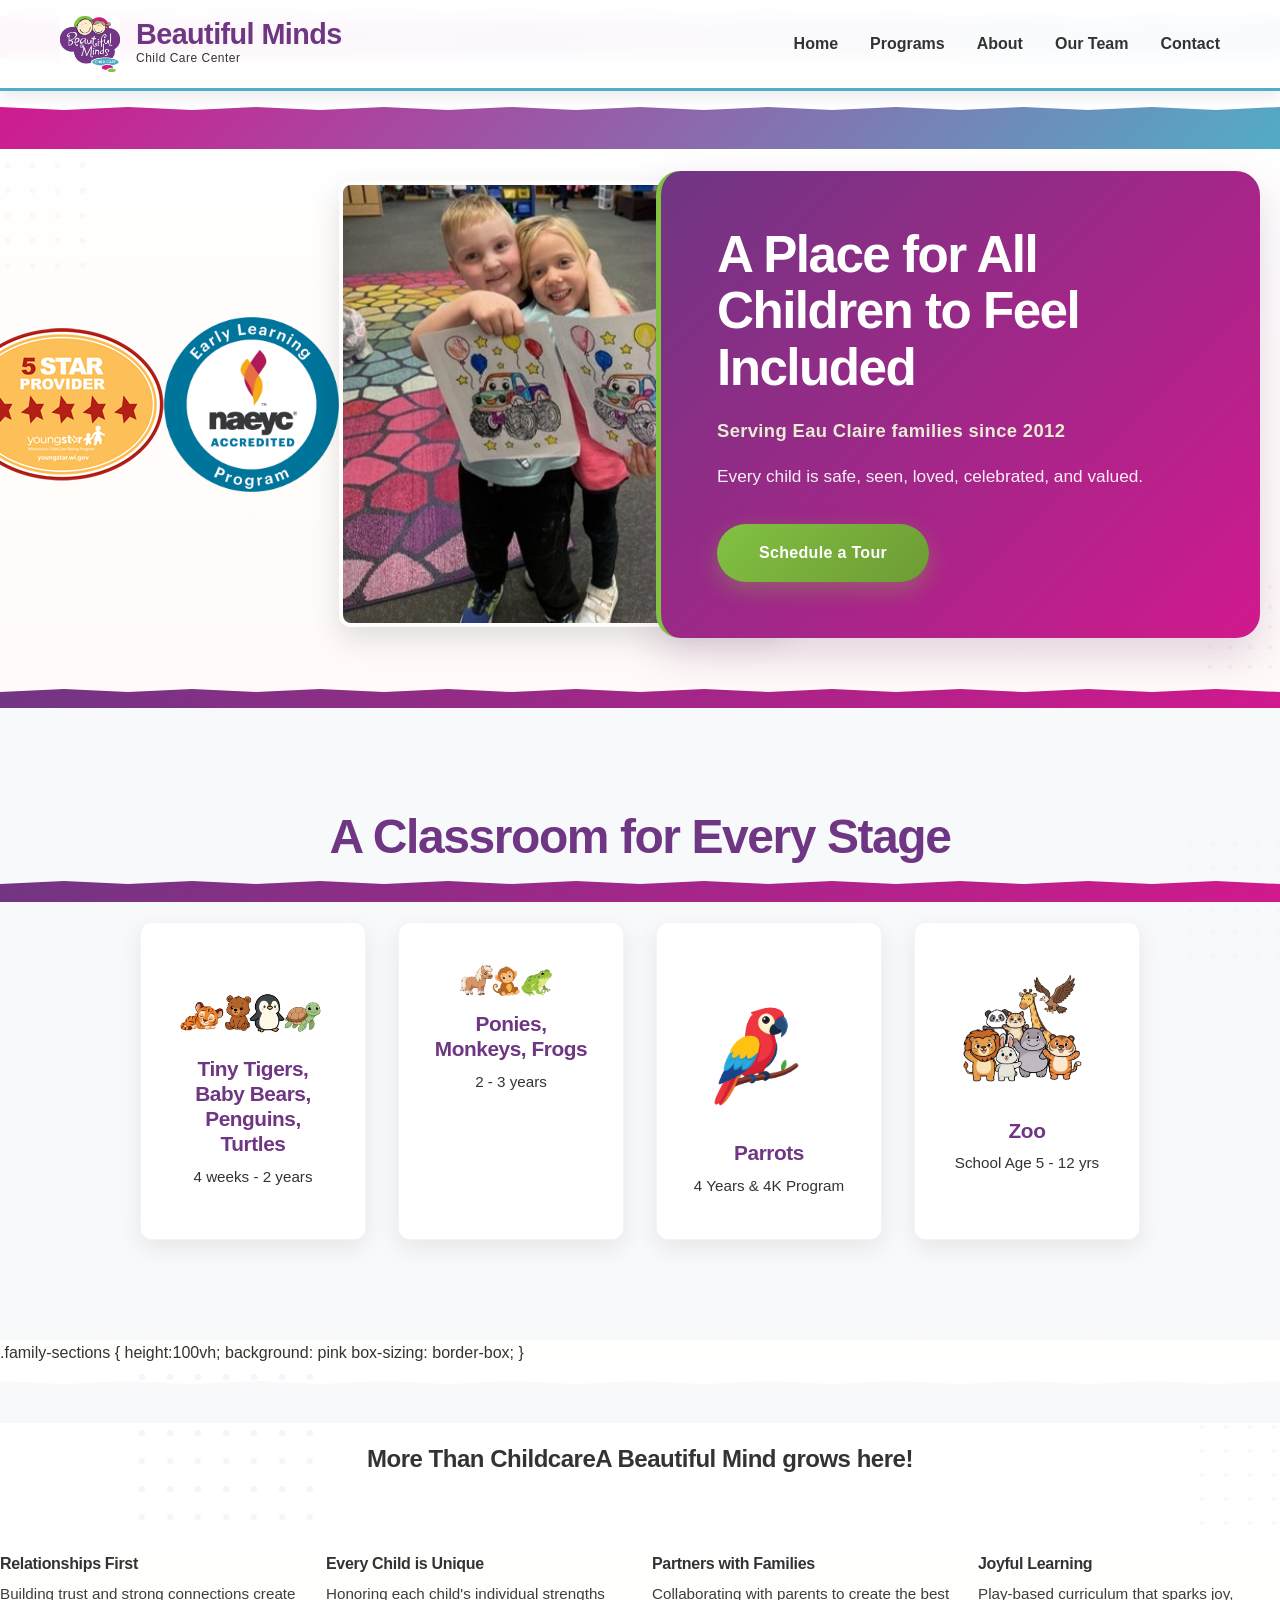
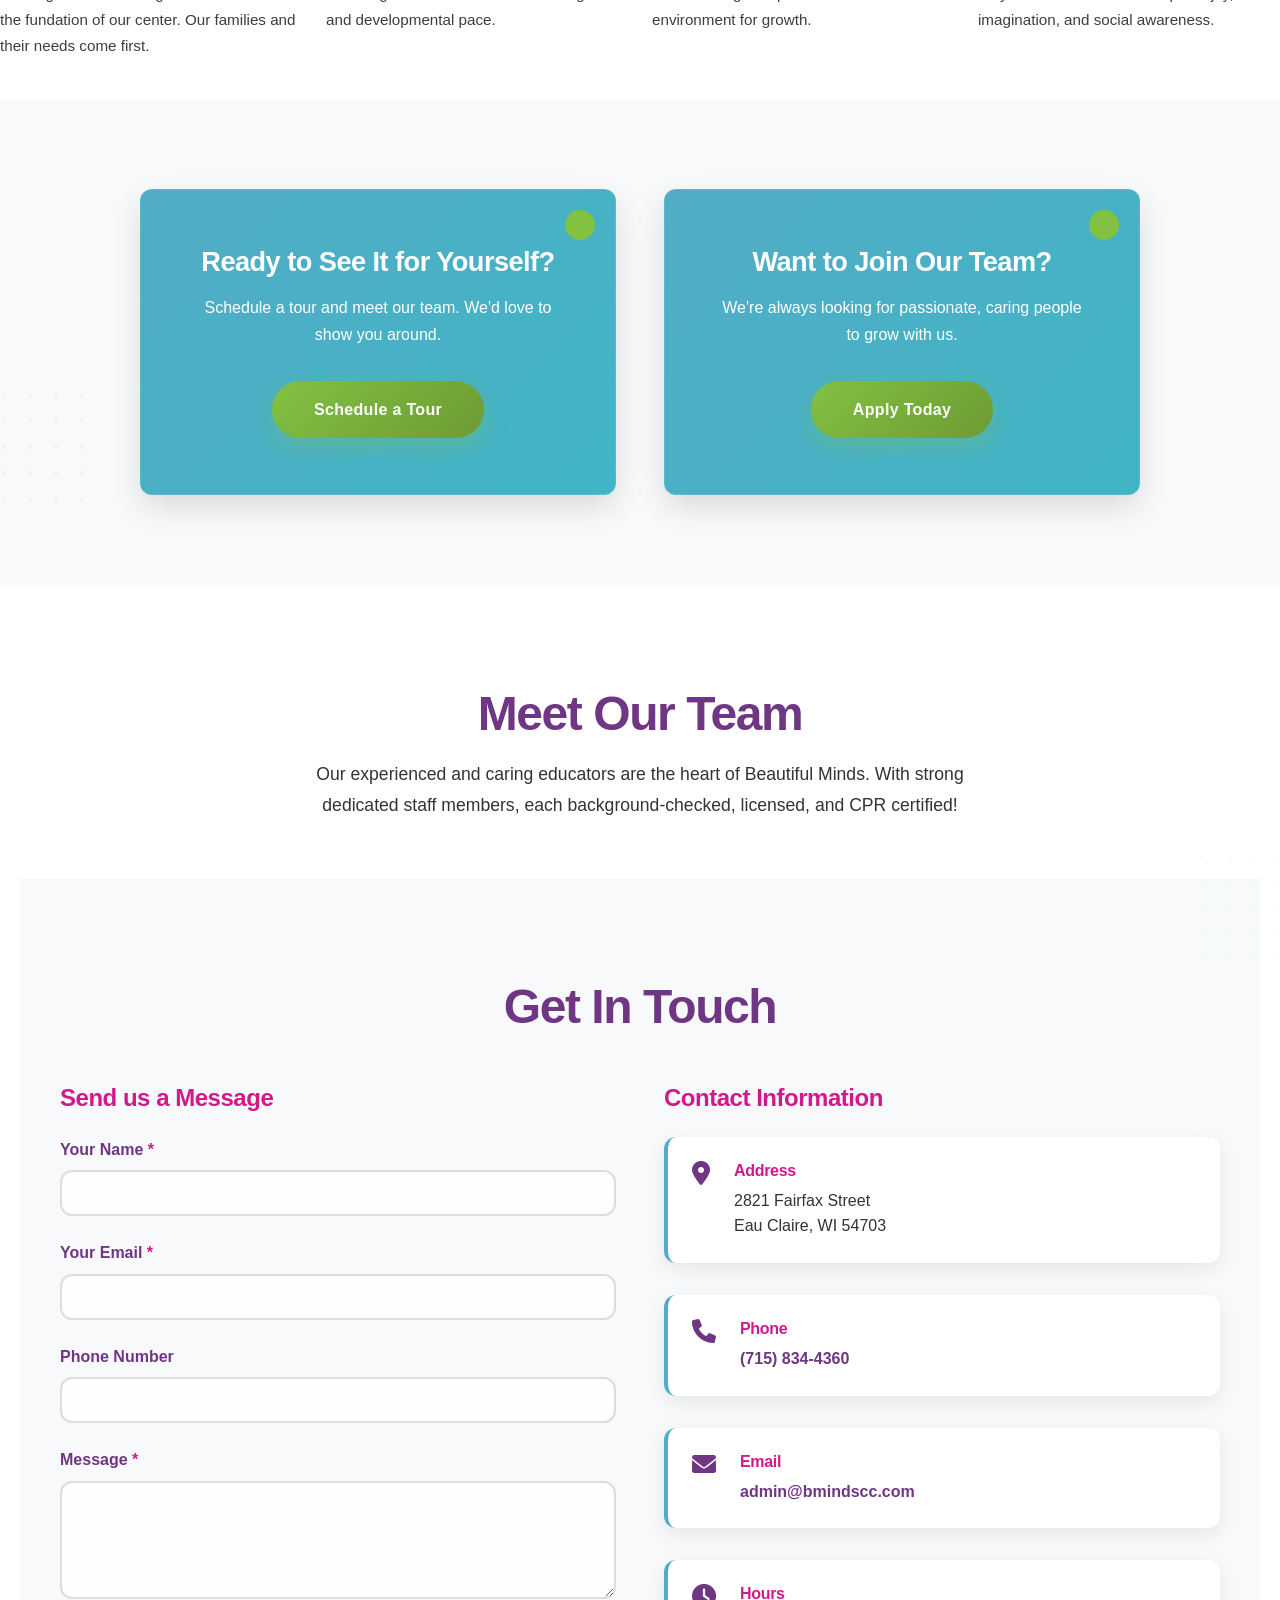
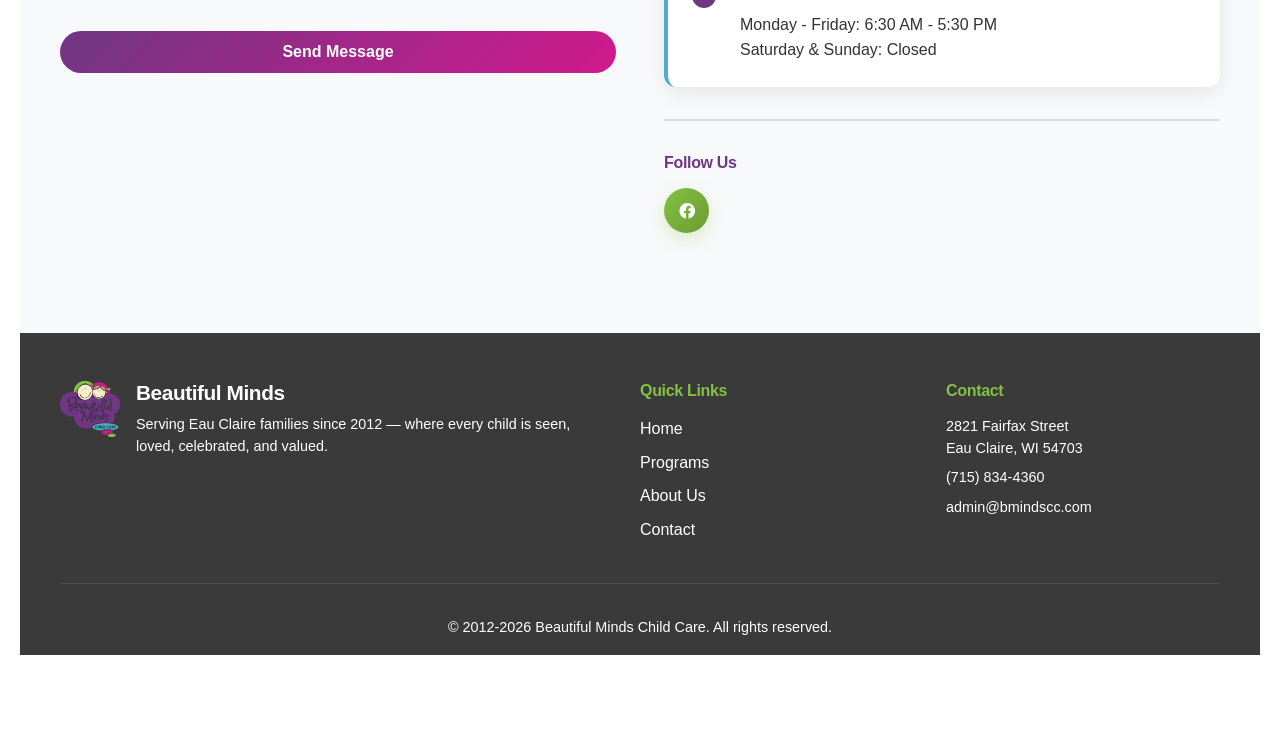
==== index.html @ f942a339 "Update index.html" ====
<!DOCTYPE html>
<html lang="en">
<head>
    <meta charset="UTF-8">
    <meta name="viewport" content="width=device-width, initial-scale=1.0">
    <meta name="description" content="Beautiful Minds Child Care - A Beautiful Mind Grows Here. Quality child care in Eau Claire, Wisconsin">
    <title>Beautiful Minds Child Care - Eau Claire, WI</title>
    <link rel="stylesheet" href="styles.css">
    <link rel="stylesheet" href="https://cdnjs.cloudflare.com/ajax/libs/font-awesome/6.0.0/css/all.min.css">
    <style>
        .family-content {
            display: flex;
            justify-content: center;
        }

        .family-box {
            max-width: 550px;
            margin: 0 auto;
            padding: 2.5rem 2rem;
            display: flex;
            flex-direction: column;
        }

        .family-box h2 {
            font-size: 1.65rem;
            font-weight: 700;
            margin-bottom: 2rem;
            line-height: 1.2;
            white-space: nowrap;
        }

        .family-values-wrapper {
            display: flex;
            gap: 2rem;
            align-items: flex-start;
            flex: 1;
        }

        .family-values {
            gap: 1.5rem;
            flex: 1;
        }

        .value-item {
            margin-bottom: 0;
        }

        .value-item h4 {
            font-size: 1rem;
            margin-bottom: 0.5rem;
        }

        .best-of-wrapper {
            display: flex;
            justify-content: center;
            align-items: center;
            min-width: 140px;
        }

        .best-of-logo {
            max-width: 100px;
            width: 100%;
            height: auto;
            filter: drop-shadow(0 8px 16px rgba(111, 54, 131, 0.15));
        }

        @media (max-width: 768px) {
            .family-box h2 {
                white-space: normal;
                font-size: 1.5rem;
            }

            .family-values-wrapper {
                flex-direction: column;
                gap: 1.5rem;
            }

            .best-of-wrapper {
                justify-content: center;
                min-width: auto;
            }
        }
    </style>
</head>
<body>
    <!-- Navigation Header -->
    <header class="navbar">
        <div class="container">
            <div class="nav-wrapper">
                <div class="logo-section">
                    <img src="logo.jpg" alt="Beautiful Minds Child Care Logo" class="logo-img">
                    <div class="logo-text">
                        <h1>Beautiful Minds</h1>
                        <p class="tagline">Child Care Center</p>
                    </div>
                </div>
                <nav class="nav-menu">
                    <ul>
                        <li><a href="#home">Home</a></li>
                        <li><a href="#programs">Programs</a></li>
                        <li><a href="#about">About</a></li>
                        <li><a href="#team">Our Team</a></li>
                        <li><a href="#contact">Contact</a></li>
                    </ul>
                </nav>
                <button class="hamburger" onclick="toggleMenu()">
                    <span></span>
                    <span></span>
                    <span></span>
                </button>
            </div>
        </div>
    </header>

    <!-- Hero Section with Wavy Design -->
    <section id="home" class="hero">
        <div class="hero-top-wave"></div>
        
        <div class="hero-content">
            <div class="hero-left">
               <img src="best_of_logo.png" alt="Best of logo" class="best-of-logo">
                <img src="5_star.png" alt="5 Star Program"> 
                <img src="NAEYClogo.png" alt="NAEYC logo" width="175">
                <img src="assetshero-image.jpg.jpg" alt="Children at Beautiful Minds" class="hero-image">
            </div>
            <div class="hero-right">
                <div class="hero-box">
                    <h2>A Place for All Children to Feel Included</h2>
                    <p class="highlight-text">Serving Eau Claire families since 2012</p>
                    <p class="hero-description">Every child is safe, seen, loved, celebrated, and valued.</p>
                    <a href="#contact" class="cta-button">Schedule a Tour</a>
                </div>
            </div> 
        </div>

        <div class="hero-bottom-wave"></div>
    </section>

    <!-- Classroom Stages Section -->
        <div class="hero-top-wave"></div>
    <section id="programs" class="classroom-stages">
        <div class="container">
            <div class="stage-intro">
                
                <h2>A Classroom for Every Stage</h2>
            </div>

            <div class="stages-grid">
                <div class="stage-card">
                    <div class="stage-icon">
                        <img src= "icon thoughts.png" alt="tigers bears penguins turtles classroom icons" width="175"> 
                    </div>
                    <h3>Tiny Tigers, Baby Bears, Penguins, Turtles</h3>
                    <p>4 weeks - 2 years</p>
                </div>

                <div class="stage-card">
                    <div class="stage-icon">
                        <img src="icon thoughts 2.png" alt="ponies monkeys and frogs icons">
                    </div>
                    <h3>Ponies, Monkeys, Frogs</h3>
                    <p>2 - 3 years</p>
                </div>

                <div class="stage-card">
                    <div class="stage-icon">
                        <img src="icon thoughts 3.png" alt="parrot icon" width="175"> 
                    </div>
                    <h3>Parrots</h3>
                    <p>4 Years & 4K Program</p>
                </div>

                <div class="stage-card">
                    <div class="stage-icon">
                        <img src="icon thoughts 4.png" alt="School Age icon" width="175">
                    </div>
                    <h3>Zoo</h3>
                    <p>School Age 5 - 12 yrs</p>
                </div>
            </div>
        </div>
    </section>

    <!-- More Than Childcare Section -->
    
    .family-sections {
    height:100vh;
    background: pink
    box-sizing: border-box;
    }
    <section class="family-section">
        <div class="family-wave-top"></div>
        
            <div class="family-content">
                    <h1>More Than Childcare </h1>
                    <h2> A Beautiful Mind grows here!</h2>
        </section>
                    <div class="family-values-wrapper">
                        <div class="family-values">
                            <div class="value-item">
                                <h4>Relationships First</h4>
                                <p>Building trust and strong connections create the fundation of our center. Our families and their needs come first. </p>
                            </div>

                            <div class="value-item">
                                <h4>Every Child is Unique</h4>
                                <p>Honoring each child's individual strengths and developmental pace.</p>
                            </div>

                            <div class="value-item">
                                <h4>Partners with Families</h4>
                                <p>Collaborating with parents to create the best environment for growth.</p>
                            </div>

                            <div class="value-item">
                                <h4>Joyful Learning</h4>
                                <p>Play-based curriculum that sparks joy, imagination, and social awareness.</p>
                            </div>
                        </div>
                        </div>
                    </div>
                </div>
            </div>
        </div>

        <div class="family-wave-bottom"></div>
    </section>

    <!-- Call to Action Sections -->
    <section class="dual-cta">
        <div class="container">
            <div class="cta-grid">
                <div class="cta-card">
                    <h3>Ready to See It for Yourself?</h3>
                    <p>Schedule a tour and meet our team. We'd love to show you around.</p>
                    <a href="#contact" class="cta-button primary">Schedule a Tour</a>
                </div>

                <div class="cta-card">
                    <h3>Want to Join Our Team?</h3>
                    <p>We're always looking for passionate, caring people to grow with us.</p>
                    <a href="#contact" class="cta-button secondary">Apply Today</a>
                </div>
            </div>
        </div>
    </section>
<div class="hero-bottom-wave"></div>
    <!-- Our Team Section -->
    <section id="team" class="staff">
        <div class="container">
            <h2>Meet Our Team</h2>
            <p class="section-intro">Our experienced and caring educators are the heart of Beautiful Minds. With strong dedicated staff members, each background-checked, licensed, and CPR certified! 
  
</div>
            </p>
        


    <!-- Contact Section -->
    <section id="contact" class="contact">
        <div class="container">
            <h2>Get In Touch</h2>
            
            <div class="contact-wrapper">
                <div class="contact-form">
                    <h3>Send us a Message</h3>
                    <form action="mailto:admin@bmindscc.com" method="POST" enctype="text/plain">
                        <div class="form-group">
                            <label for="name">Your Name <span class="required">*</span></label>
                            <input type="text" id="name" name="name" required>
                        </div>
                        <div class="form-group">
                            <label for="email">Your Email <span class="required">*</span></label>
                            <input type="email" id="email" name="email" required>
                        </div>
                        <div class="form-group">
                            <label for="phone">Phone Number</label>
                            <input type="tel" id="phone" name="phone">
                        </div>
                        <div class="form-group">
                            <label for="message">Message <span class="required">*</span></label>
                            <textarea id="message" name="message" rows="5" required></textarea>
                        </div>
                        <button type="submit" class="btn-submit">Send Message</button>
                    </form>
                </div>

                <div class="contact-info">
                    <h3>Contact Information</h3>
                    
                    <div class="info-item">
                        <i class="fas fa-map-marker-alt"></i>
                        <div>
                            <h4>Address</h4>
                            <p>2821 Fairfax Street<br>Eau Claire, WI 54703</p>
                        </div>
                    </div>

                    <div class="info-item">
                        <i class="fas fa-phone"></i>
                        <div>
                            <h4>Phone</h4>
                            <p><a href="tel:+17158344360">(715) 834-4360</a></p>
                        </div>
                    </div>

                    <div class="info-item">
                        <i class="fas fa-envelope"></i>
                        <div>
                            <h4>Email</h4>
                            <p><a href="mailto:admin@bmindscc.com">admin@bmindscc.com</a></p>
                        </div>
                    </div>

                    <div class="info-item">
                        <i class="fas fa-clock"></i>
                        <div>
                            <h4>Hours</h4>
                            <p>Monday - Friday: 6:30 AM - 5:30 PM<br>Saturday & Sunday: Closed</p>
                        </div>
                    </div>

                    <div class="social-links">
                        <h4>Follow Us</h4>
                        <a href="https://www.facebook.com/bmindscc" class="social-icon" title="Facebook"><i class="fab fa-facebook"></i></a>
                    </div>
                </div>
            </div>
        </div>
    </section>

    <!-- Footer -->
    <footer class="footer">
        <div class="container">
            <div class="footer-content">
                <div class="footer-logo">
                    <img src="logo.png" alt="Beautiful Minds Child Care Logo" class="logo-img">
                    <div>
                        <h4>Beautiful Minds</h4>
                        <p>Serving Eau Claire families since 2012 — where every child is seen, loved, celebrated, and valued.</p>
                    </div>
                </div>

                <div class="footer-section">
                    <h4>Quick Links</h4>
                    <ul>
                        <li><a href="#home">Home</a></li>
                        <li><a href="#programs">Programs</a></li>
                        <li><a href="#about">About Us</a></li>
                        <li><a href="#contact">Contact</a></li>
                    </ul>
                </div>

                <div class="footer-section">
                    <h4>Contact</h4>
                    <p>2821 Fairfax Street<br>Eau Claire, WI 54703</p>
                    <p><a href="tel:+17158344360">(715) 834-4360</a></p>
                    <p><a href="mailto:admin@bmindscc.com">admin@bmindscc.com</a></p>
                </div>
            </div>

            <div class="footer-bottom">
                <p>&copy; 2012-2026 Beautiful Minds Child Care. All rights reserved.</p>
            </div>
        </div>
    </footer>

    <script src="script.js"></script>
</body>
</html>
---- styles.css ----
/* ========================
   GLOBAL STYLES & VARIABLES
   ======================== */

:root {
    /* Beautiful Minds Color Palette */
    --primary-purple: #6f3683;
    --magenta: #d1198d;
    --teal: #52acc5;
    --accent-green: #82c142;
    --accent-green-dark: #6d9b34;
    --soft-green: #edf7d8;
    --soft-purple: #f5edf7;
    --dark-bg: #3a3a3a;
    
    /* Supporting Colors */
    --dark-color: #2C3E50;
    --light-color: #f8f9fa;
    --white: #FFFFFF;
    --text-color: #333333;
    --border-radius: 12px;
    --box-shadow: 0 4px 15px rgba(0, 0, 0, 0.1);
    --transition: all 0.3s ease;
}

* {
    margin: 0;
    padding: 0;
    box-sizing: border-box;
}

html {
    scroll-behavior: smooth;
}

body {
    font-family: 'Segoe UI', Tahoma, Geneva, Verdana, sans-serif;
    line-height: 1.6;
    color: var(--text-color);
    background: linear-gradient(180deg, #ffffff 0%, #fffefb 100%);
}

img {
    max-width: 100%;
    display: block;
}

.container {
    max-width: 1200px;
    margin: 0 auto;
    padding: 0 20px;
}

h1, h2, h3, h4 {
    line-height: 1.2;
    letter-spacing: -0.02em;
}

/* ========================
   DECORATIVE POLKA DOTS
   ======================== */

.polka-accent {
    position: relative;
}

.polka-accent::before {
    content: '';
    position: absolute;
    pointer-events: none;
}

/* Hero section polka dots */
.hero::before {
    content: '';
    position: absolute;
    width: 120px;
    height: 120px;
    background: radial-gradient(circle, var(--accent-green) 3px, transparent 3px);
    background-size: 25px 25px;
    top: 10%;
    left: -30px;
    opacity: 0.06;
    z-index: 0;
}

.hero::after {
    content: '';
    position: absolute;
    width: 100px;
    height: 100px;
    background: radial-gradient(circle, var(--magenta) 2.5px, transparent 2.5px);
    background-size: 20px 20px;
    bottom: 5%;
    right: -20px;
    opacity: 0.05;
    z-index: 0;
}

.hero-right {
    position: relative;
    z-index: 1;
}

/* Classroom stages polka accent */
.classroom-stages::before {
    content: '';
    position: absolute;
    width: 140px;
    height: 140px;
    background: radial-gradient(circle, var(--teal) 2.5px, transparent 2.5px);
    background-size: 22px 22px;
    top: 20%;
    right: -40px;
    opacity: 0.04;
    pointer-events: none;
    z-index: 0;
}

.classroom-stages {
    position: relative;
}

.stages-grid {
    position: relative;
    z-index: 1;
}

/* Family section polka accent */
.family-section::before {
    content: '';
    position: absolute;
    width: 200px;
    height: 200px;
    background: radial-gradient(circle, var(--primary-purple) 3px, transparent 3px);
    background-size: 28px 28px;
    top: -30px;
    left: 10%;
    opacity: 0.05;
    pointer-events: none;
    z-index: 0;
}

.family-section {
    position: relative;
}

.family-section::after {
    content: '';
    position: absolute;
    width: 120px;
    height: 120px;
    background: radial-gradient(circle, var(--accent-green) 2px, transparent 2px);
    background-size: 24px 24px;
    bottom: 10%;
    right: -30px;
    opacity: 0.06;
    pointer-events: none;
    z-index: 0;
}

.family-box {
    position: relative;
    z-index: 1;
}

/* Dual CTA section polka accent */
.dual-cta::before {
    content: '';
    position: absolute;
    width: 130px;
    height: 130px;
    background: radial-gradient(circle, var(--magenta) 2px, transparent 2px);
    background-size: 26px 26px;
    bottom: 15%;
    left: -35px;
    opacity: 0.05;
    pointer-events: none;
}

.dual-cta {
    position: relative;
}

.cta-grid {
    position: relative;
    z-index: 1;
}

/* Staff section polka accent */
.staff::before {
    content: '';
    position: absolute;
    width: 110px;
    height: 110px;
    background: radial-gradient(circle, var(--teal) 2px, transparent 2px);
    background-size: 23px 23px;
    top: 15%;
    right: -25px;
    opacity: 0.04;
    pointer-events: none;
}

.staff {
    position: relative;
}

.staff-grid {
    position: relative;
    z-index: 1;
}

/* ========================
   HEADER & NAVIGATION
   ======================== */

.navbar {
    background: rgba(255, 255, 255, 0.96);
    color: var(--text-color);
    padding: 1rem 0;
    position: sticky;
    top: 0;
    z-index: 100;
    box-shadow: var(--box-shadow);
    border-bottom: 3px solid var(--teal);
    backdrop-filter: blur(8px);
}

.nav-wrapper {
    display: flex;
    justify-content: space-between;
    align-items: center;
}

.logo-section {
    display: flex;
    align-items: center;
    gap: 1rem;
}

.logo-img {
    max-width: 60px;
    height: auto;
}

.logo-text {
    display: flex;
    flex-direction: column;
    align-items: flex-start;
}

.logo-text h1 {
    font-size: 1.8rem;
    font-weight: 700;
    margin: 0;
    line-height: 1;
    color: var(--primary-purple);
}

.tagline {
    font-size: 0.75rem;
    font-weight: 400;
    margin: 0;
    letter-spacing: 0.5px;
    color: var(--text-color);
}

.nav-menu ul {
    display: flex;
    list-style: none;
    gap: 2rem;
}

.nav-menu a {
    color: var(--text-color);
    text-decoration: none;
    font-weight: 600;
    transition: var(--transition);
    position: relative;
}

.nav-menu a:hover {
    color: var(--accent-green);
}

.nav-menu a::after {
    content: '';
    position: absolute;
    bottom: -5px;
    left: 0;
    width: 0;
    height: 3px;
    background: var(--accent-green);
    transition: width 0.3s ease;
}

.nav-menu a:hover::after {
    width: 100%;
}

.hamburger {
    display: none;
    flex-direction: column;
    cursor: pointer;
    background: none;
    border: none;
    gap: 5px;
}

.hamburger span {
    width: 25px;
    height: 3px;
    background: var(--primary-purple);
    border-radius: 2px;
    transition: var(--transition);
}

/* ========================
   HERO SECTION
   ======================== */

.hero {
    background: linear-gradient(180deg, #ffffff 0%, #fffaf7 100%);
    padding: 80px 20px 70px;
    position: relative;
    overflow: hidden;
}

.hero-top-wave {
    position: absolute;
    top: -2px;
    left: 0;
    width: 100%;
    height: 60px;
    background: linear-gradient(135deg, var(--magenta) 0%, var(--teal) 100%);
    clip-path: polygon(0 0, 0 30%, 5% 35%, 10% 30%, 15% 35%, 20% 30%, 25% 35%, 30% 30%, 35% 35%, 40% 30%, 45% 35%, 50% 30%, 55% 35%, 60% 30%, 65% 35%, 70% 30%, 75% 35%, 80% 30%, 85% 35%, 90% 30%, 95% 35%, 100% 30%, 100% 100%, 0 100%);
}

.hero-bottom-wave {
    position: absolute;
    bottom: -2px;
    left: 0;
    width: 100%;
    height: 60px;
    background: linear-gradient(135deg, var(--primary-purple) 0%, var(--magenta) 100%);
    clip-path: polygon(0 70%, 5% 65%, 10% 70%, 15% 65%, 20% 70%, 25% 65%, 30% 70%, 35% 65%, 40% 70%, 45% 65%, 50% 70%, 55% 65%, 60% 70%, 65% 65%, 70% 70%, 75% 65%, 80% 70%, 85% 65%, 90% 70%, 95% 65%, 100% 70%, 100% 100%, 0 100%);
}

.hero-content {
    display: grid;
    grid-template-columns: 1fr 1fr;
    gap: 2rem;
    align-items: center;
    position: relative;
    z-index: 1;
}

.hero-left {
    display: flex;
    align-items: center;
    justify-content: center;
}

.hero-image {
    max-width: 100%;
    height: auto;
    border-radius: var(--border-radius);
    box-shadow: 0 12px 30px rgba(0, 0, 0, 0.12);
    background: var(--light-color);
    aspect-ratio: 1;
    object-fit: cover;
    border: 4px solid rgba(255, 255, 255, 0.9);
}

.hero-right {
    display: flex;
    align-items: center;
    position: relative;
    z-index: 2;
}

.hero-box {
    background: linear-gradient(135deg, var(--primary-purple) 0%, var(--magenta) 100%);
    color: var(--white);
    padding: 3.5rem;
    border-radius: 24px;
    box-shadow: 0 18px 40px rgba(111, 54, 131, 0.2);
    border-left: 5px solid var(--accent-green);
    width: 100%;
}

.hero-box h2 {
    font-size: clamp(2rem, 4vw, 3.2rem);
    margin-bottom: 1.25rem;
    line-height: 1.1;
    font-weight: 900;
    letter-spacing: -0.03em;
}

.highlight-text {
    font-size: 1.15rem;
    font-weight: 700;
    color: var(--soft-green);
    margin-bottom: 1rem;
    letter-spacing: 0.02em;
    opacity: 0.95;
}

.hero-description {
    font-size: 1.08rem;
    line-height: 1.8;
    margin-bottom: 2rem;
    opacity: 0.93;
}

.cta-button {
    display: inline-block;
    background: linear-gradient(135deg, var(--accent-green) 0%, var(--accent-green-dark) 100%);
    color: var(--white);
    padding: 16px 42px;
    border-radius: 50px;
    text-decoration: none;
    font-weight: 700;
    transition: var(--transition);
    box-shadow: 0 8px 22px rgba(130, 193, 66, 0.34);
    border: none;
    cursor: pointer;
    letter-spacing: 0.02em;
    font-size: 1rem;
}

.cta-button:hover {
    transform: translateY(-3px);
    box-shadow: 0 12px 24px rgba(130, 193, 66, 0.44);
    filter: brightness(0.98);
}

/* ========================
   CLASSROOM STAGES SECTION
   ======================== */

.classroom-stages {
    padding: 100px 20px;
    background-color: var(--light-color);
    position: relative;
}

.stage-intro {
    text-align: center;
    margin-bottom: 3.5rem;
    position: relative;
    z-index: 1;
}

.stage-intro h3 {
    color: var(--accent-green);
    font-size: 1rem;
    margin-bottom: 0.5rem;
    font-weight: 600;
    letter-spacing: 0.08em;
    text-transform: uppercase;
}

.stage-intro h2 {
    font-size: clamp(2rem, 4vw, 3rem);
    color: var(--primary-purple);
    font-weight: 900;
    letter-spacing: -0.03em;
}

.stages-grid {
    display: grid;
    grid-template-columns: repeat(auto-fit, minmax(200px, 1fr));
    gap: 2rem;
    max-width: 1000px;
    margin: 0 auto;
}

.stage-card {
    background: var(--white);
    color: var(--text-color);
    padding: 2.5rem 2rem;
    border-radius: var(--border-radius);
    text-align: center;
    box-shadow: 0 8px 25px rgba(0, 0, 0, 0.08);
    transition: var(--transition);
    border-top: 4px solid var(--accent-green);
    border: 1px solid rgba(111, 54, 131, 0.06);
}

.stage-card:hover {
    transform: translateY(-10px);
    box-shadow: 0 12px 30px rgba(0, 0, 0, 0.12);
}

.stage-icon {
    font-size: 3rem;
    color: var(--accent-green);
    margin-bottom: 1rem;
}

.stage-card h3 {
    color: var(--primary-purple);
    margin-bottom: 0.5rem;
    font-size: 1.3rem;
    font-weight: 700;
}

.stage-card p {
    color: var(--text-color);
    font-size: 0.95rem;
}

/* ========================
   FAMILY SECTION
   ======================== */

.family-section {
    background-color: var(--white);
    padding: 80px 20px;
    position: relative;
    overflow: hidden;
}

.family-wave-top {
    position: absolute;
    top: -2px;
    left: 0;
    width: 100%;
    height: 60px;
    background: linear-gradient(135deg, var(--light-color) 0%, var(--light-color) 100%);
    clip-path: polygon(0 0, 0 30%, 5% 35%, 10% 30%, 15% 35%, 20% 30%, 25% 35%, 30% 30%, 35% 35%, 40% 30%, 45% 35%, 50% 30%, 55% 35%, 60% 30%, 65% 35%, 70% 30%, 75% 35%, 80% 30%, 85% 35%, 90% 30%, 95% 35%, 100% 30%, 100% 100%, 0 100%);
}

.family-wave-bottom {
    position: absolute;
    bottom: -2px;
    left: 0;
    width: 100%;
    height: 60px;
    background: linear-gradient(135deg, var(--light-color) 0%, var(--light-color) 100%);
    clip-path: polygon(0 70%, 5% 65%, 10% 70%, 15% 65%, 20% 70%, 25% 65%, 30% 70%, 35% 65%, 40% 70%, 45% 65%, 50% 70%, 55% 65%, 60% 70%, 65% 65%, 70% 70%, 75% 65%, 80% 70%, 85% 65%, 90% 70%, 95% 65%, 100% 70%, 100% 100%, 0 100%);
}

.family-box {
    background: linear-gradient(135deg, var(--teal) 0%, #40b5c5 100%);
    color: var(--white);
    padding: 3.5rem;
    border-radius: 24px;
    border: 8px solid var(--primary-purple);
    position: relative;
    z-index: 2;
    box-shadow: 0 20px 45px rgba(0, 0, 0, 0.13);
}

.family-box h2 {
    font-size: clamp(2rem, 3vw, 2.8rem);
    margin-bottom: 2.5rem;
    text-align: center;
    line-height: 1.2;
    font-weight: 900;
    letter-spacing: -0.02em;
}

.family-values {
    display: grid;
    grid-template-columns: repeat(auto-fit, minmax(200px, 1fr));
    gap: 2rem;
    margin-bottom: 2.5rem;
}

.value-item h4 {
    font-size: 1.15rem;
    margin-bottom: 0.75rem;
    font-weight: 700;
}

.value-item p {
    font-size: 0.95rem;
    opacity: 0.95;
    line-height: 1.7;
}

.award-badge {
    background: rgba(255, 255, 255, 0.2);
    padding: 1.5rem;
    border-radius: var(--border-radius);
    text-align: center;
    display: inline-block;
    margin: 0 auto;
}

.award-badge i {
    font-size: 2rem;
    margin-bottom: 0.5rem;
}

.award-badge p {
    font-size: 0.95rem;
}

/* ========================
   DUAL CTA SECTION
   ======================== */

.dual-cta {
    padding: 90px 20px;
    background-color: var(--light-color);
    position: relative;
}

.cta-grid {
    display: grid;
    grid-template-columns: 1fr 1fr;
    gap: 3rem;
    max-width: 1000px;
    margin: 0 auto;
}

.cta-card {
    background: linear-gradient(135deg, var(--teal) 0%, #40b5c5 100%);
    color: var(--white);
    padding: 3.5rem;
    border-radius: var(--border-radius);
    text-align: center;
    box-shadow: 0 12px 30px rgba(0, 0, 0, 0.12);
    position: relative;
    transition: var(--transition);
    border: 1px solid rgba(255,255,255,0.1);
}

.cta-card:hover {
    transform: translateY(-10px);
    box-shadow: 0 14px 35px rgba(0, 0, 0, 0.15);
}

.cta-card::before {
    content: '';
    position: absolute;
    top: 20px;
    right: 20px;
    width: 30px;
    height: 30px;
    background: var(--accent-green);
    border-radius: 50%;
}

.cta-card h3 {
    color: var(--white);
    font-size: 1.7rem;
    margin-bottom: 1rem;
    font-weight: 800;
}

.cta-card p {
    color: var(--white);
    margin-bottom: 2rem;
    line-height: 1.7;
}

.cta-button.primary,
.cta-button.secondary {
    background: linear-gradient(135deg, var(--accent-green) 0%, var(--accent-green-dark) 100%);
    box-shadow: 0 8px 22px rgba(130, 193, 66, 0.34);
}

/* ========================
   STAFF SECTION
   ======================== */

.staff {
    padding: 100px 20px;
    background-color: var(--white);
    position: relative;
}

.staff h2 {
    text-align: center;
    font-size: clamp(2rem, 4vw, 3rem);
    margin-bottom: 1rem;
    color: var(--primary-purple);
    font-weight: 900;
    letter-spacing: -0.03em;
}

.section-intro {
    text-align: center;
    font-size: 1.1rem;
    margin-bottom: 3.5rem;
    color: var(--text-color);
    max-width: 700px;
    margin-left: auto;
    margin-right: auto;
    line-height: 1.8;
}

.staff-grid {
    display: grid;
    grid-template-columns: repeat(auto-fit, minmax(250px, 1fr));
    gap: 2.5rem;
}

.staff-card {
    background: var(--light-color);
    padding: 2.5rem 2rem;
    border-radius: var(--border-radius);
    text-align: center;
    box-shadow: 0 8px 25px rgba(0, 0, 0, 0.08);
    transition: var(--transition);
    border: 1px solid rgba(111, 54, 131, 0.05);
}

.staff-card:hover {
    transform: translateY(-5px);
    box-shadow: 0 12px 30px rgba(0, 0, 0, 0.12);
}

.staff-image {
    font-size: 4rem;
    color: var(--accent-purple);
    margin-bottom: 1rem;
}

.staff-card h3 {
    color: var(--primary-purple);
    margin-bottom: 0.5rem;
    font-size: 1.3rem;
    font-weight: 700;
}

.staff-card .position {
    color: var(--teal);
    font-weight: 700;
    margin-bottom: 1rem;
}

.staff-card .bio {
    color: var(--text-color);
    font-size: 0.95rem;
    line-height: 1.7;
}

.staff-note {
    text-align: center;
    margin-top: 2.5rem;
    color: var(--primary-purple);
    font-size: 0.95rem;
    font-weight: 600;
}

/* ========================
   CONTACT SECTION
   ======================== */

.contact {
    padding: 100px 20px;
    background-color: var(--light-color);
}

.contact h2 {
    text-align: center;
    font-size: clamp(2rem, 4vw, 3rem);
    margin-bottom: 3rem;
    color: var(--primary-purple);
    font-weight: 900;
    letter-spacing: -0.03em;
}

.contact-wrapper {
    display: grid;
    grid-template-columns: 1fr 1fr;
    gap: 3rem;
}

.contact-form h3,
.contact-info h3 {
    color: var(--magenta);
    margin-bottom: 1.5rem;
    font-size: 1.5rem;
    font-weight: 800;
}

.form-group {
    margin-bottom: 1.5rem;
}

.form-group label {
    display: block;
    margin-bottom: 0.5rem;
    color: var(--primary-purple);
    font-weight: 700;
}

.required {
    color: var(--magenta);
}

.form-group input,
.form-group textarea {
    width: 100%;
    padding: 12px;
    border: 2px solid #ddd;
    border-radius: var(--border-radius);
    font-family: inherit;
    font-size: 1rem;
    transition: var(--transition);
    background: rgba(255,255,255,0.8);
}

.form-group input:focus,
.form-group textarea:focus {
    outline: none;
    border-color: var(--primary-purple);
    box-shadow: 0 0 0 3px rgba(111, 54, 131, 0.1);
}

.btn-submit {
    width: 100%;
    padding: 12px;
    background: linear-gradient(135deg, var(--primary-purple) 0%, var(--magenta) 100%);
    color: var(--white);
    border: none;
    border-radius: 50px;
    font-weight: 700;
    font-size: 1rem;
    cursor: pointer;
    transition: var(--transition);
}

.btn-submit:hover {
    transform: translateY(-2px);
    box-shadow: var(--box-shadow);
}

.info-item {
    display: flex;
    gap: 1.5rem;
    margin-bottom: 2rem;
    background: var(--white);
    padding: 1.5rem;
    border-radius: var(--border-radius);
    box-shadow: 0 6px 20px rgba(0, 0, 0, 0.08);
    border-left: 4px solid var(--teal);
}

.info-item i {
    font-size: 1.5rem;
    color: var(--primary-purple);
    flex-shrink: 0;
}

.info-item h4 {
    color: var(--magenta);
    margin-bottom: 0.5rem;
    font-weight: 700;
}

.info-item p {
    color: var(--text-color);
}

.info-item a {
    color: var(--primary-purple);
    text-decoration: none;
    transition: var(--transition);
    font-weight: 600;
}

.info-item a:hover {
    color: var(--teal);
}

.social-links {
    margin-top: 2rem;
    padding-top: 2rem;
    border-top: 2px solid #ddd;
}

.social-links h4 {
    color: var(--primary-purple);
    margin-bottom: 1rem;
    font-weight: 700;
}

.social-icon {
    display: inline-flex;
    width: 45px;
    height: 45px;
    align-items: center;
    justify-content: center;
    background: linear-gradient(135deg, var(--accent-green) 0%, var(--accent-green-dark) 100%);
    color: var(--white);
    border-radius: 50%;
    text-decoration: none;
    margin-right: 1rem;
    transition: var(--transition);
    box-shadow: 0 6px 18px rgba(130, 193, 66, 0.25);
}

.social-icon:hover {
    transform: translateY(-5px);
    box-shadow: 0 8px 20px rgba(130, 193, 66, 0.32);
}

/* ========================
   FOOTER
   ======================== */

.footer {
    background: var(--dark-bg);
    color: var(--white);
    padding: 3rem 20px 1rem;
}

.footer-content {
    display: grid;
    grid-template-columns: 2fr 1fr 1fr;
    gap: 2rem;
    margin-bottom: 2rem;
}

.footer-logo {
    display: flex;
    gap: 1rem;
    align-items: flex-start;
}

.footer-logo-img {
    max-width: 100px;
    height: auto;
}

.footer-logo h4 {
    font-size: 1.3rem;
    margin-bottom: 0.5rem;
}

.footer-logo p {
    font-size: 0.9rem;
    line-height: 1.5;
}

.footer-section h4 {
    margin-bottom: 1rem;
    color: var(--accent-green);
}

.footer-section ul {
    list-style: none;
}

.footer-section li {
    margin-bottom: 0.5rem;
}

.footer-section a {
    color: var(--white);
    text-decoration: none;
    transition: var(--transition);
}

.footer-section a:hover {
    color: var(--accent-green);
}

.footer-section p {
    font-size: 0.9rem;
    line-height: 1.5;
    margin-bottom: 0.5rem;
}

.footer-bottom {
    text-align: center;
    padding-top: 2rem;
    border-top: 1px solid rgba(255, 255, 255, 0.1);
    font-size: 0.9rem;
}

/* ========================
   RESPONSIVE DESIGN
   ======================== */

@media (max-width: 768px) {
    .hamburger {
        display: flex;
    }

    .nav-menu {
        display: none;
    }

    .nav-menu.active {
        display: block;
        position: absolute;
        top: 80px;
        left: 0;
        width: 100%;
        background: var(--light-color);
        padding: 1rem 0;
        box-shadow: var(--box-shadow);
    }

    .nav-menu ul {
        flex-direction: column;
        gap: 0;
    }

    .nav-menu li {
        padding: 1rem 2rem;
    }

    .logo-img {
        max-width: 50px;
    }

    .logo-text h1 {
        font-size: 1.5rem;
    }

    .hero-content {
        grid-template-columns: 1fr;
    }

    .hero-left {
        order: 2;
    }

    .hero-right {
        order: 1;
    }

    .hero-box {
        padding: 2rem;
    }

    .hero-box h2 {
        font-size: 1.5rem;
    }

    .stages-grid {
        grid-template-columns: repeat(2, 1fr);
    }

    .family-box {
        padding: 1.5rem;
        border: 4px solid var(--primary-purple);
    }

    .family-box h2 {
        font-size: 1.5rem;
        margin-bottom: 1.5rem;
    }

    .family-values {
        grid-template-columns: 1fr;
    }

    .cta-grid {
        grid-template-columns: 1fr;
        gap: 2rem;
    }

    .contact-wrapper {
        grid-template-columns: 1fr;
    }

    .staff-grid {
        grid-template-columns: 1fr;
    }

    .footer-content {
        grid-template-columns: 1fr;
    }
}

@media (max-width: 480px) {
    .hero-box h2 {
        font-size: 1.3rem;
    }

    .stage-intro h2 {
        font-size: 1.8rem;
    }

    .stages-grid {
        grid-template-columns: 1fr;
    }

    .cta-card h3 {
        font-size: 1.2rem;
    }

    .family-box h2 {
        font-size: 1.3rem;
    }
}
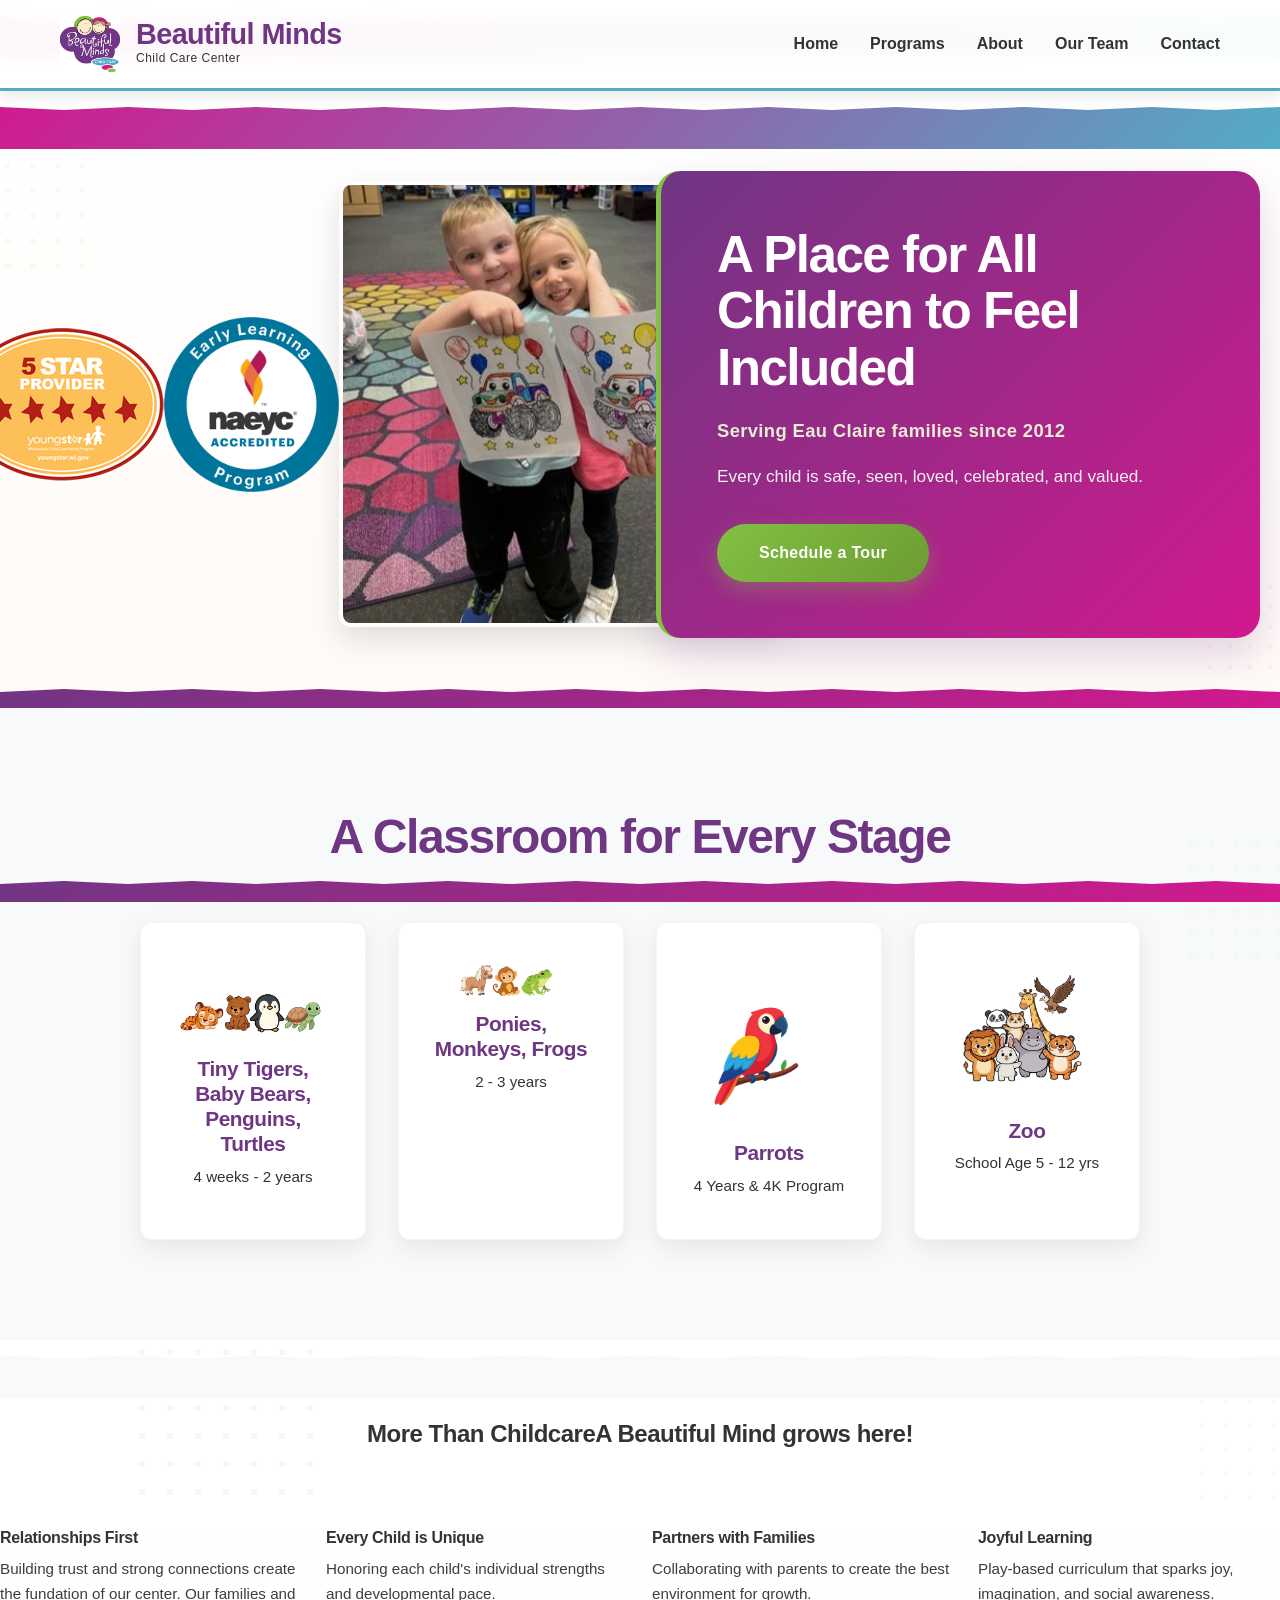
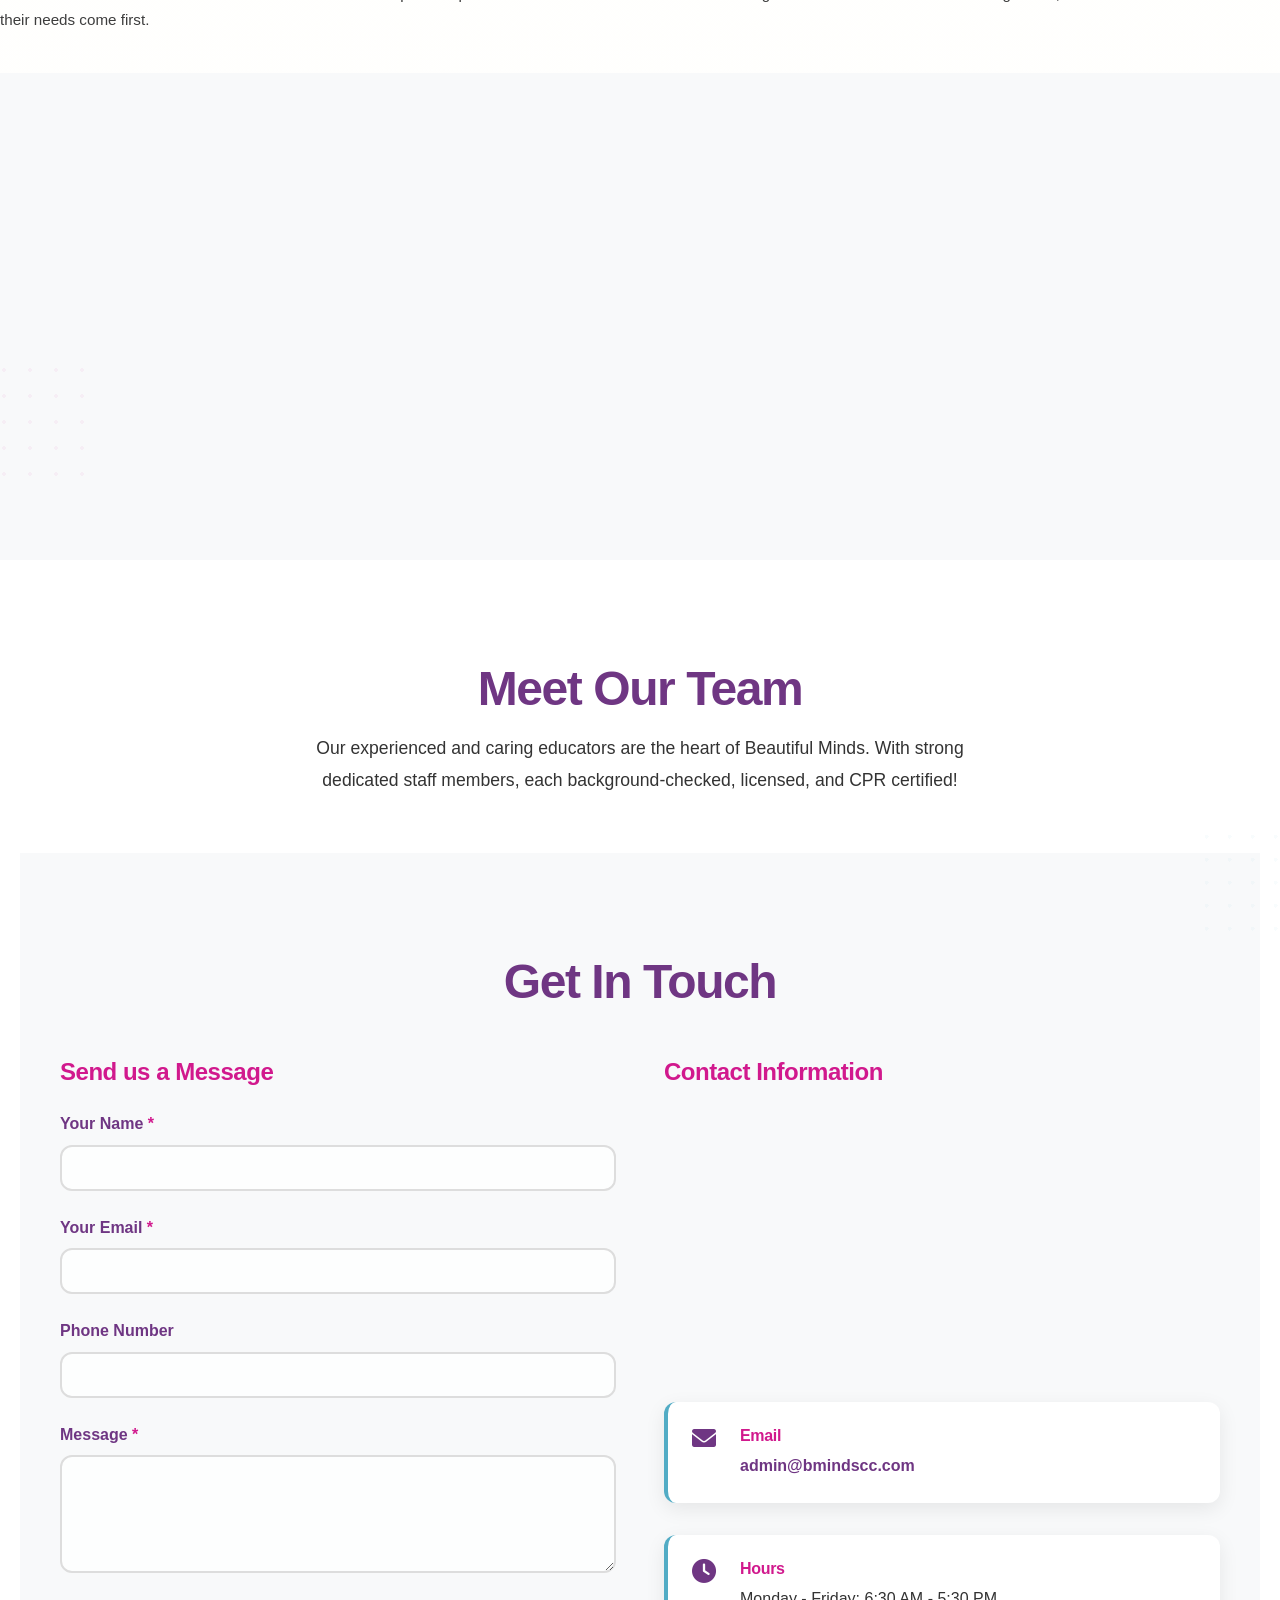
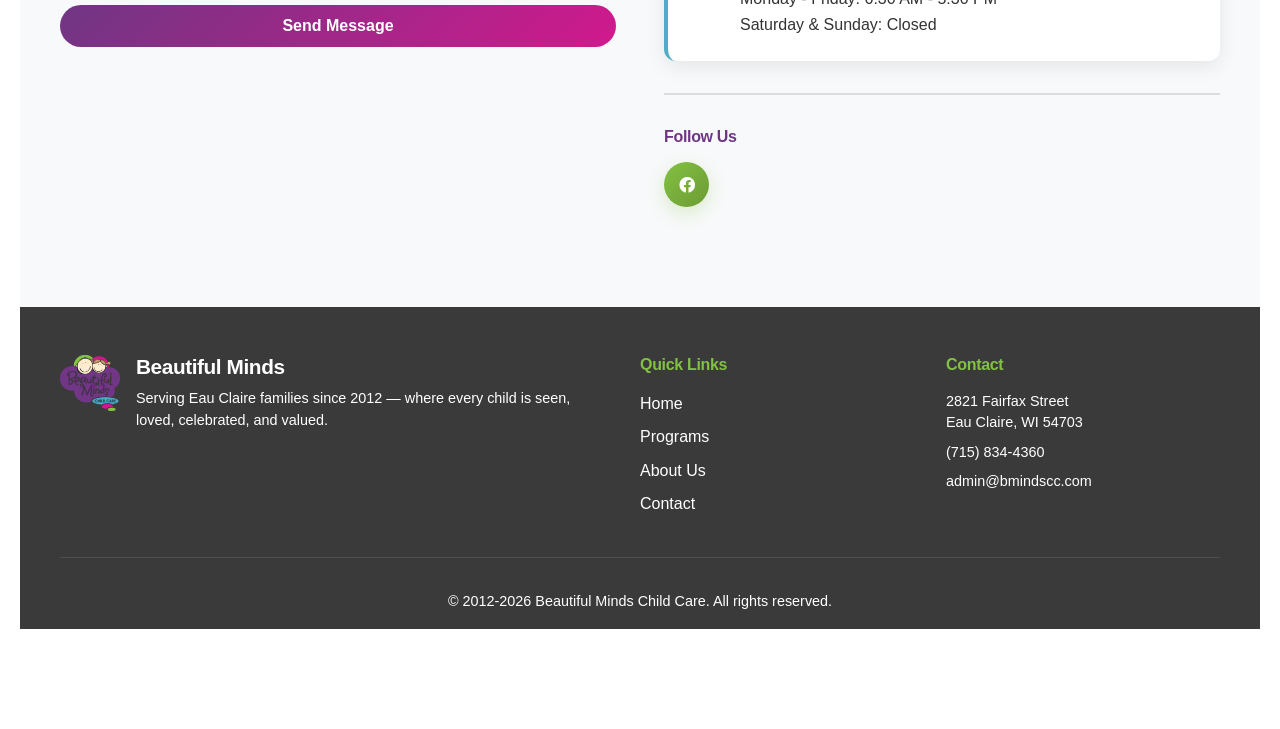
==== commit ddf4b091: "Update index.html" ====
--- a/index.html
+++ b/index.html
@@ -183,11 +183,7 @@
 
     <!-- More Than Childcare Section -->
     
-    .family-sections {
-    height:100vh;
-    background: pink
-    box-sizing: border-box;
-    }
+ 
     <section class="family-section">
         <div class="family-wave-top"></div>
         
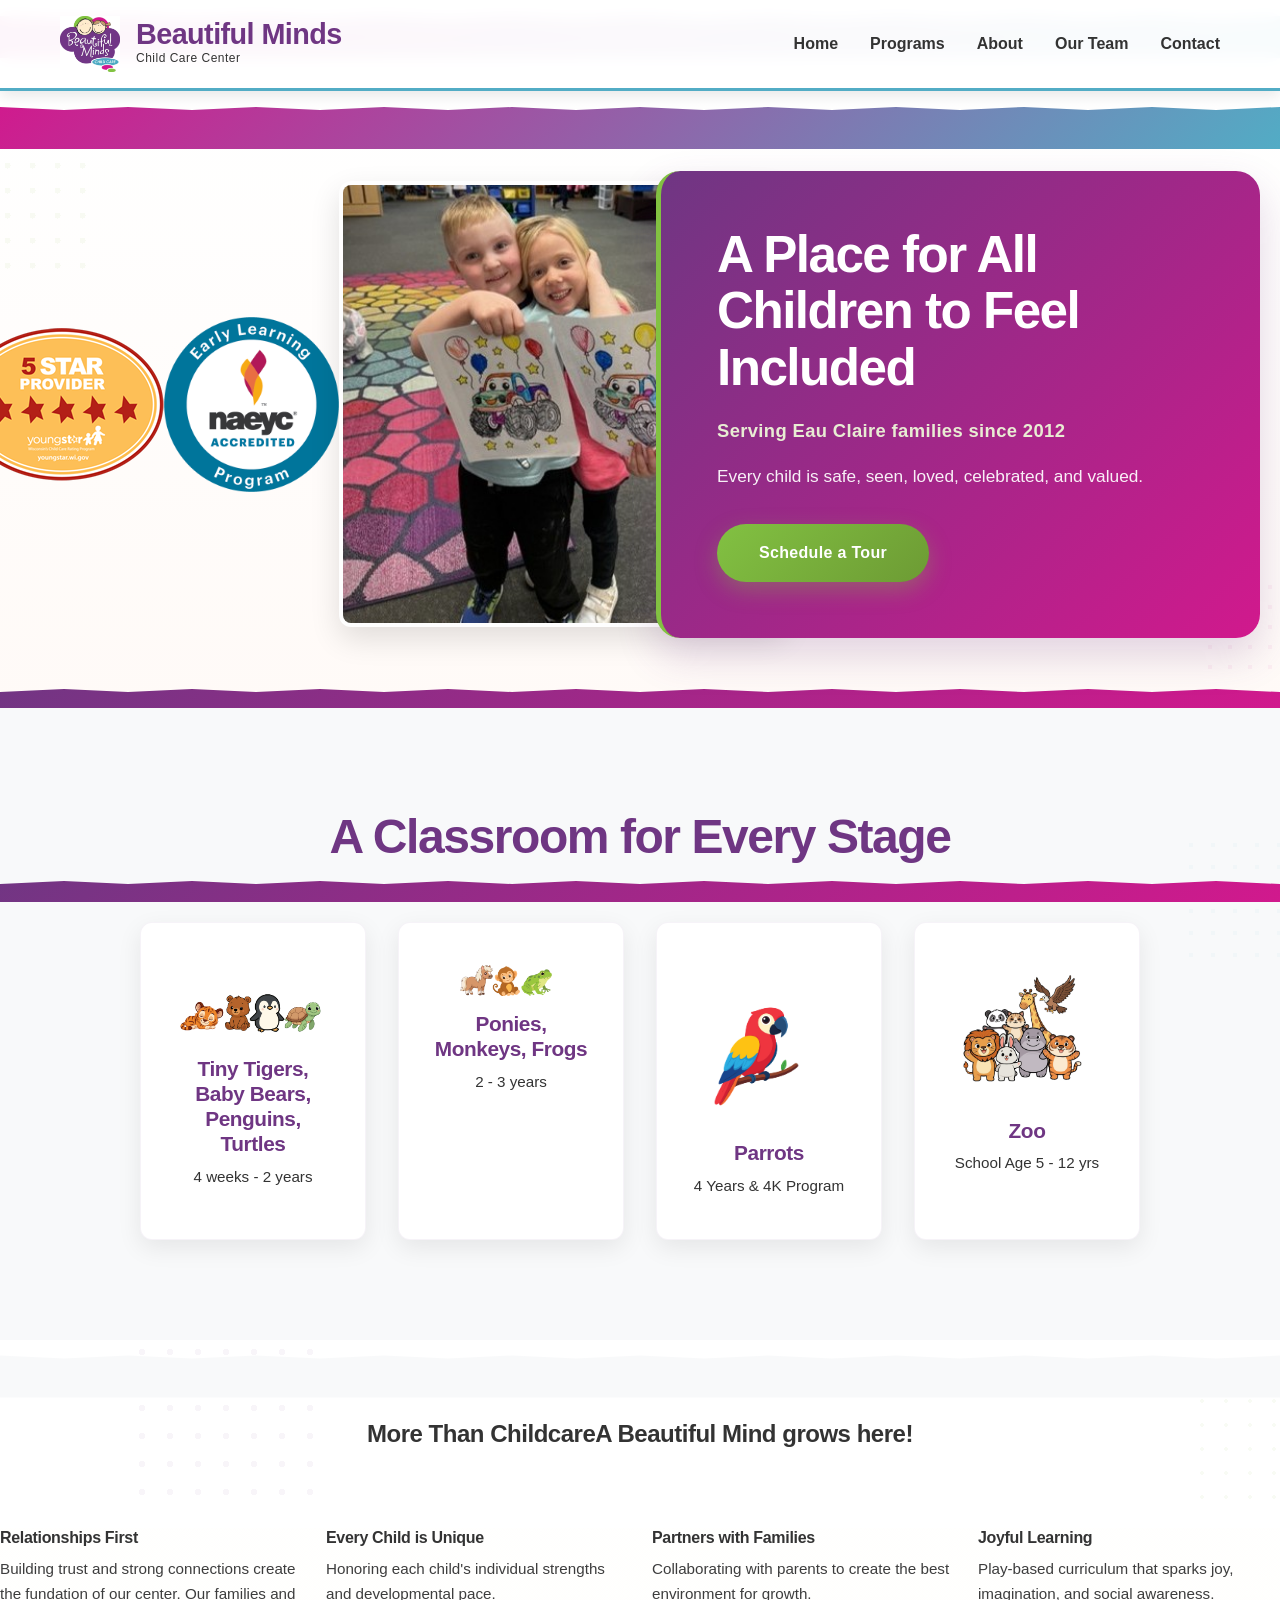
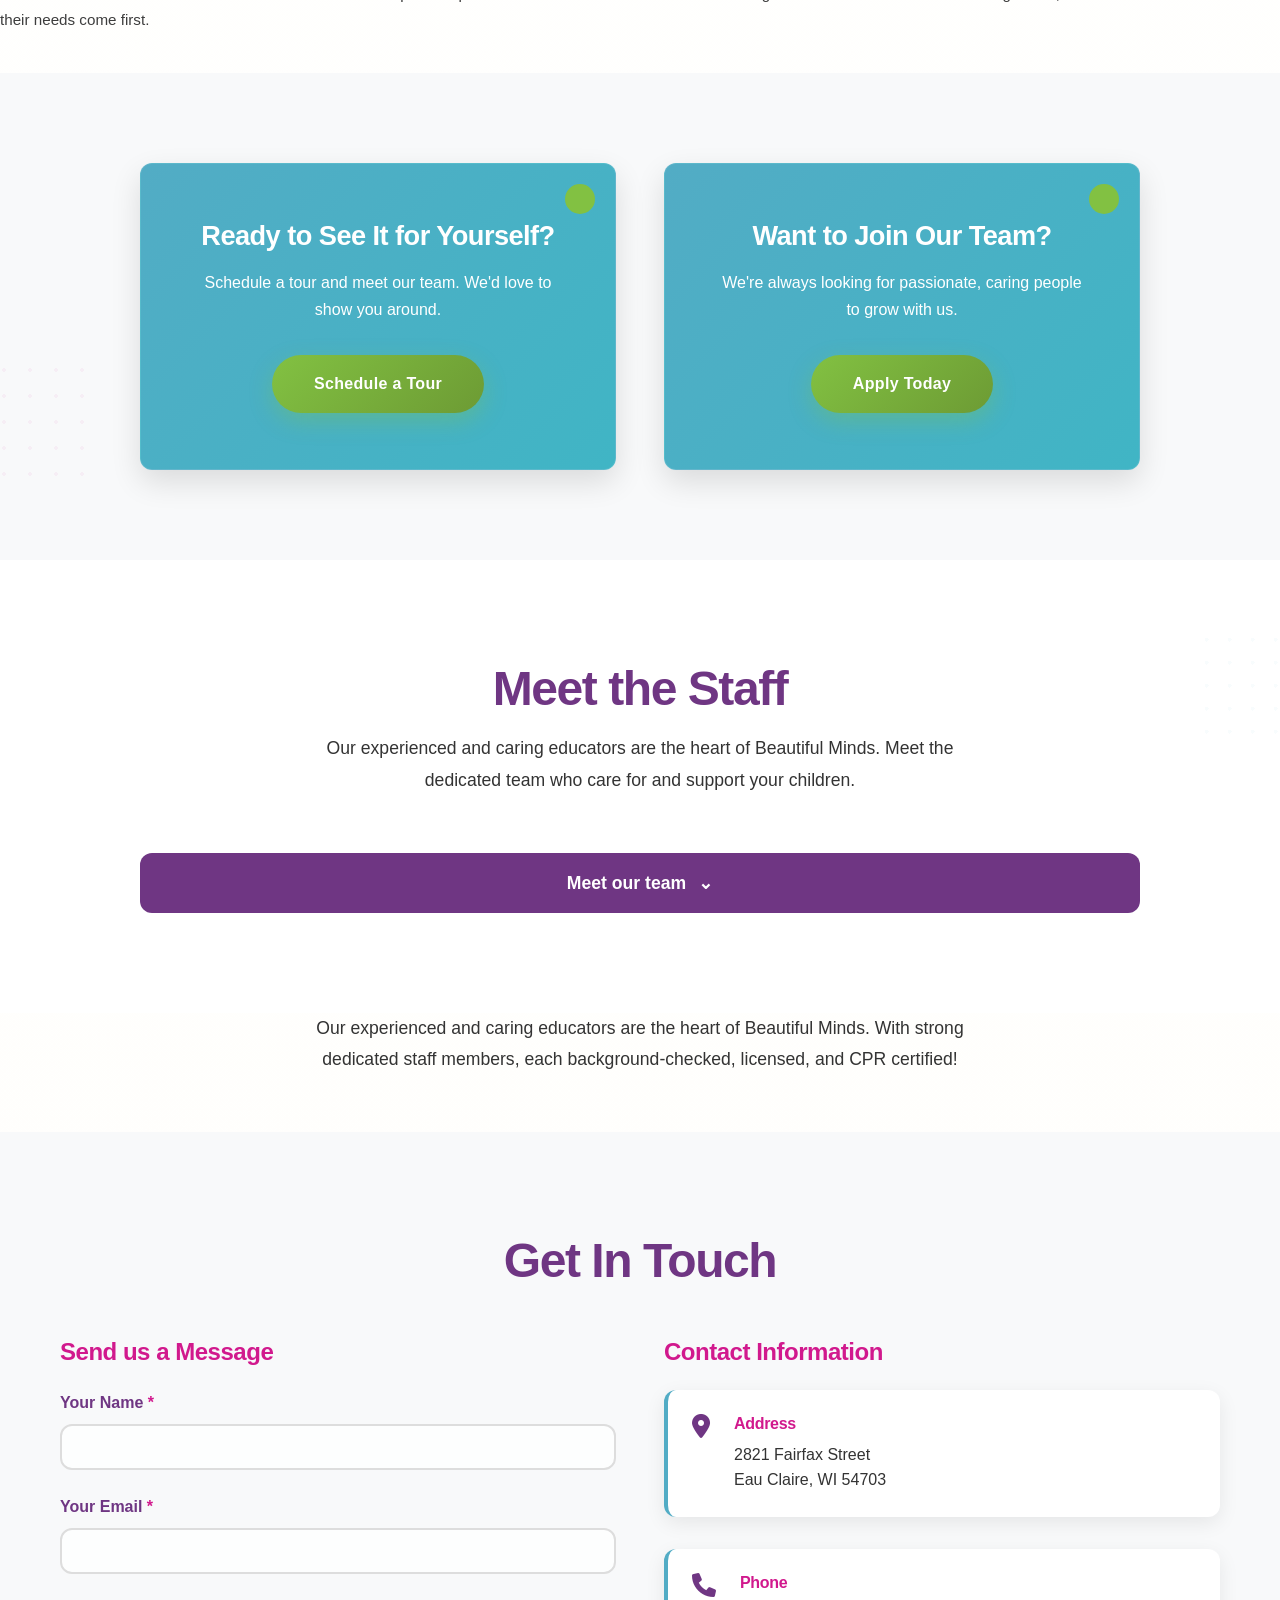
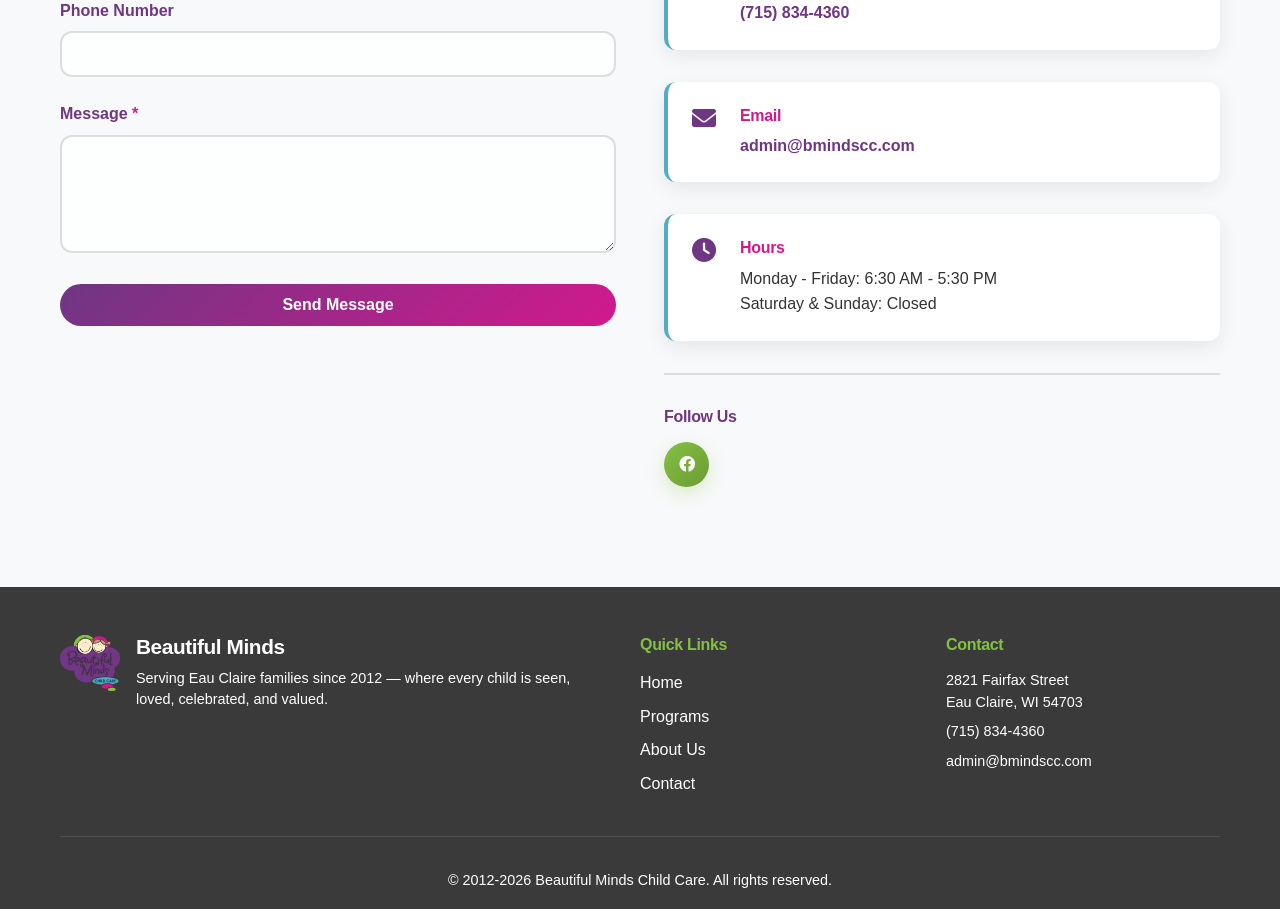
==== commit 25e878fa: "Revise team section with dropdown for staff details Updated the team section to improve clarity and " ====
--- a/index.html
+++ b/index.html
@@ -241,10 +241,34 @@
         </div>
     </section>
 <div class="hero-bottom-wave"></div>
-    <!-- Our Team Section -->
     <section id="team" class="staff">
-        <div class="container">
-            <h2>Meet Our Team</h2>
+    <div class="container">
+        <h2>Meet the Staff</h2>
+        <p class="section-intro">
+            Our experienced and caring educators are the heart of Beautiful Minds.
+            Meet the dedicated team who care for and support your children.
+        </p>
+
+        <details class="staff-dropdown">
+            <summary>
+                Meet our team
+                <span class="staff-dropdown-arrow" aria-hidden="true">⌄</span>
+            </summary>
+
+            <div class="staff-dropdown-panel">
+                <div class="staff-grid">
+                    <article class="staff-card">
+                        <h3>[Staff member name]</h3>
+                        <p class="position">[Position]</p>
+                        <p class="bio">[Add a short introduction.]</p>
+                    </article>
+
+                    <!-- Copy the staff-card above for each team member. -->
+                </div>
+            </div>
+        </details>
+    </div>
+</section>
             <p class="section-intro">Our experienced and caring educators are the heart of Beautiful Minds. With strong dedicated staff members, each background-checked, licensed, and CPR certified! 
   
 </div>
--- a/styles.css
+++ b/styles.css
@@ -1094,3 +1094,59 @@
         font-size: 1.3rem;
     }
 }
+
+/* Staff dropdown */
+.staff-dropdown {
+    max-width: 1000px;
+    margin: 0 auto;
+}
+
+.staff-dropdown summary {
+    display: flex;
+    align-items: center;
+    justify-content: center;
+    gap: 0.75rem;
+    padding: 1rem 1.5rem;
+    border-radius: var(--border-radius);
+    background: var(--primary-purple);
+    color: var(--white);
+    cursor: pointer;
+    font-size: 1.1rem;
+    font-weight: 700;
+    list-style: none;
+}
+
+.staff-dropdown summary::-webkit-details-marker {
+    display: none;
+}
+
+.staff-dropdown summary:hover,
+.staff-dropdown summary:focus-visible {
+    background: var(--magenta);
+}
+
+.staff-dropdown-arrow {
+    transition: transform 0.2s ease;
+}
+
+.staff-dropdown[open] .staff-dropdown-arrow {
+    transform: rotate(180deg);
+}
+
+.staff-dropdown-panel {
+    display: none;
+    padding-top: 1.5rem;
+}
+
+/* Reveal on hover, keyboard focus, or when the summary is clicked. */
+.staff-dropdown:hover .staff-dropdown-panel,
+.staff-dropdown:focus-within .staff-dropdown-panel,
+.staff-dropdown[open] .staff-dropdown-panel {
+    display: block;
+}
+
+.staff-dropdown .staff-grid {
+    display: grid;
+    grid-template-columns: repeat(auto-fit, minmax(220px, 1fr));
+    gap: 1.5rem;
+}
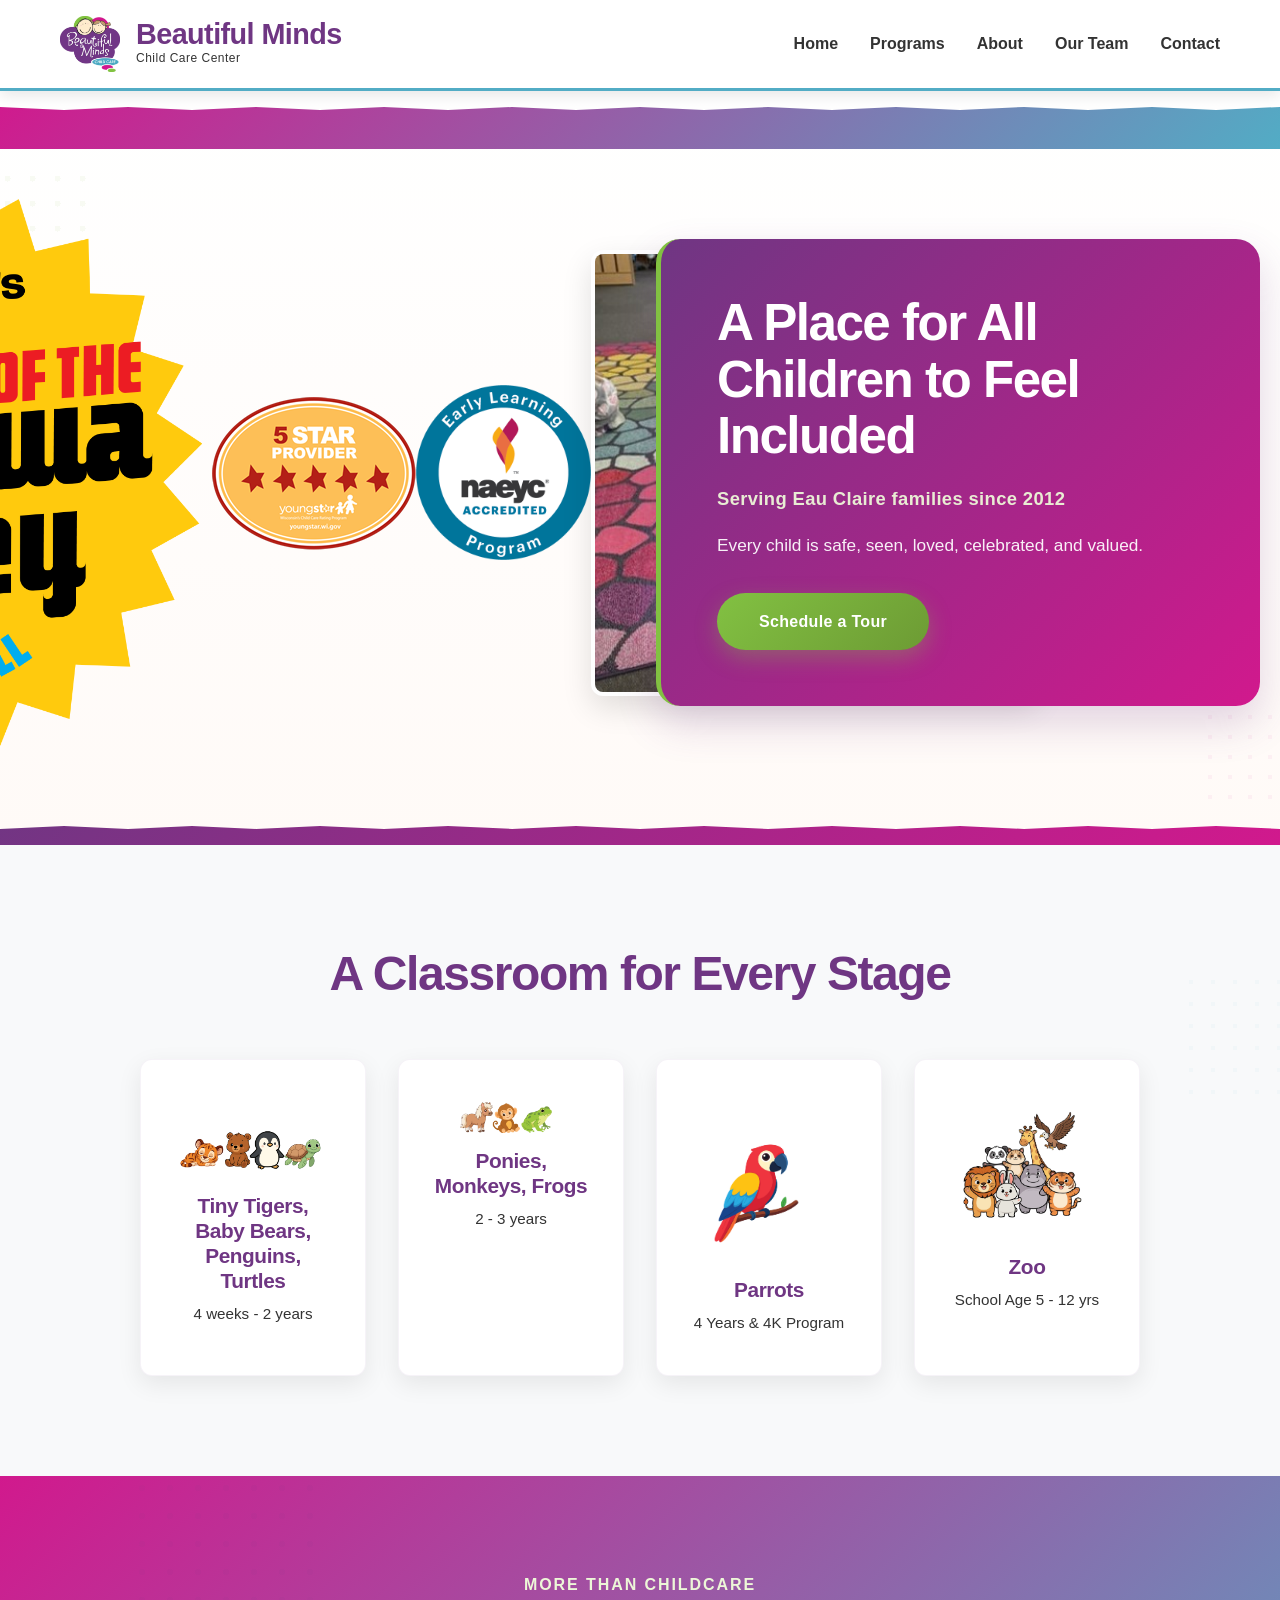
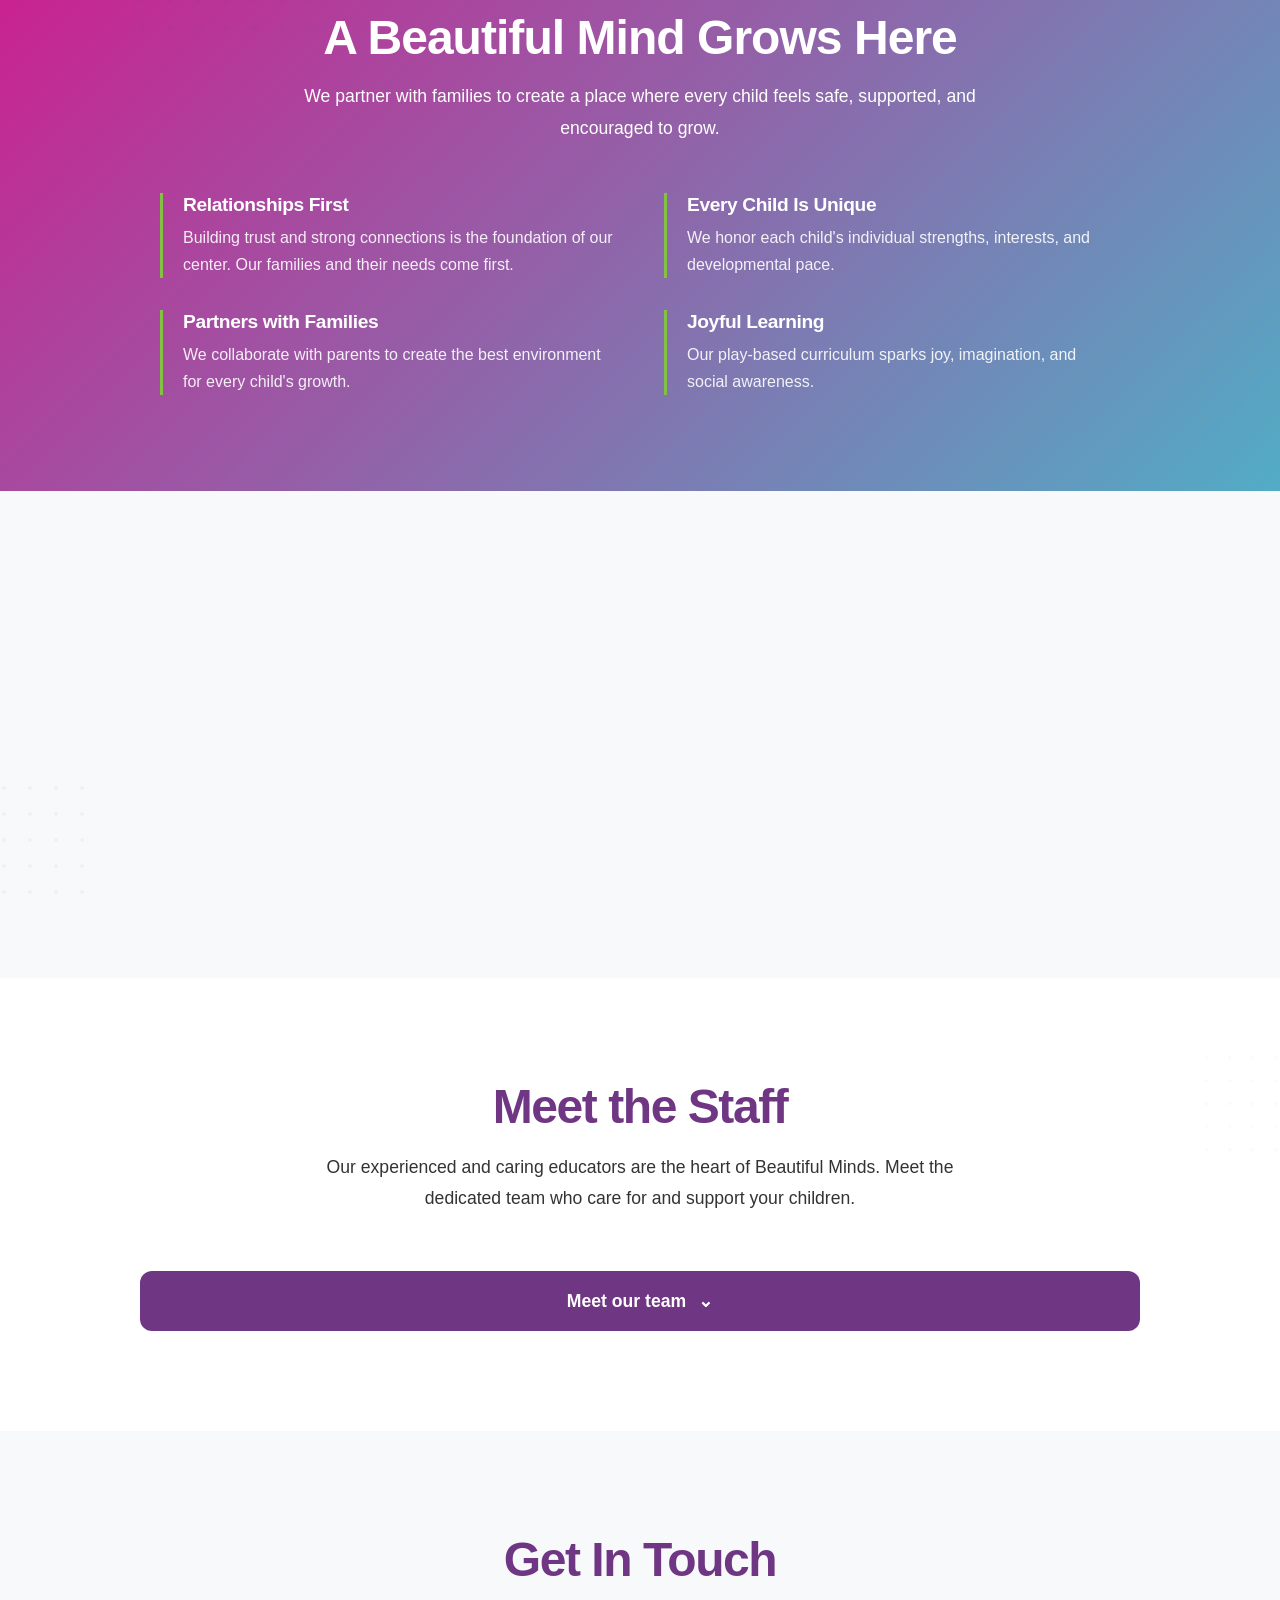
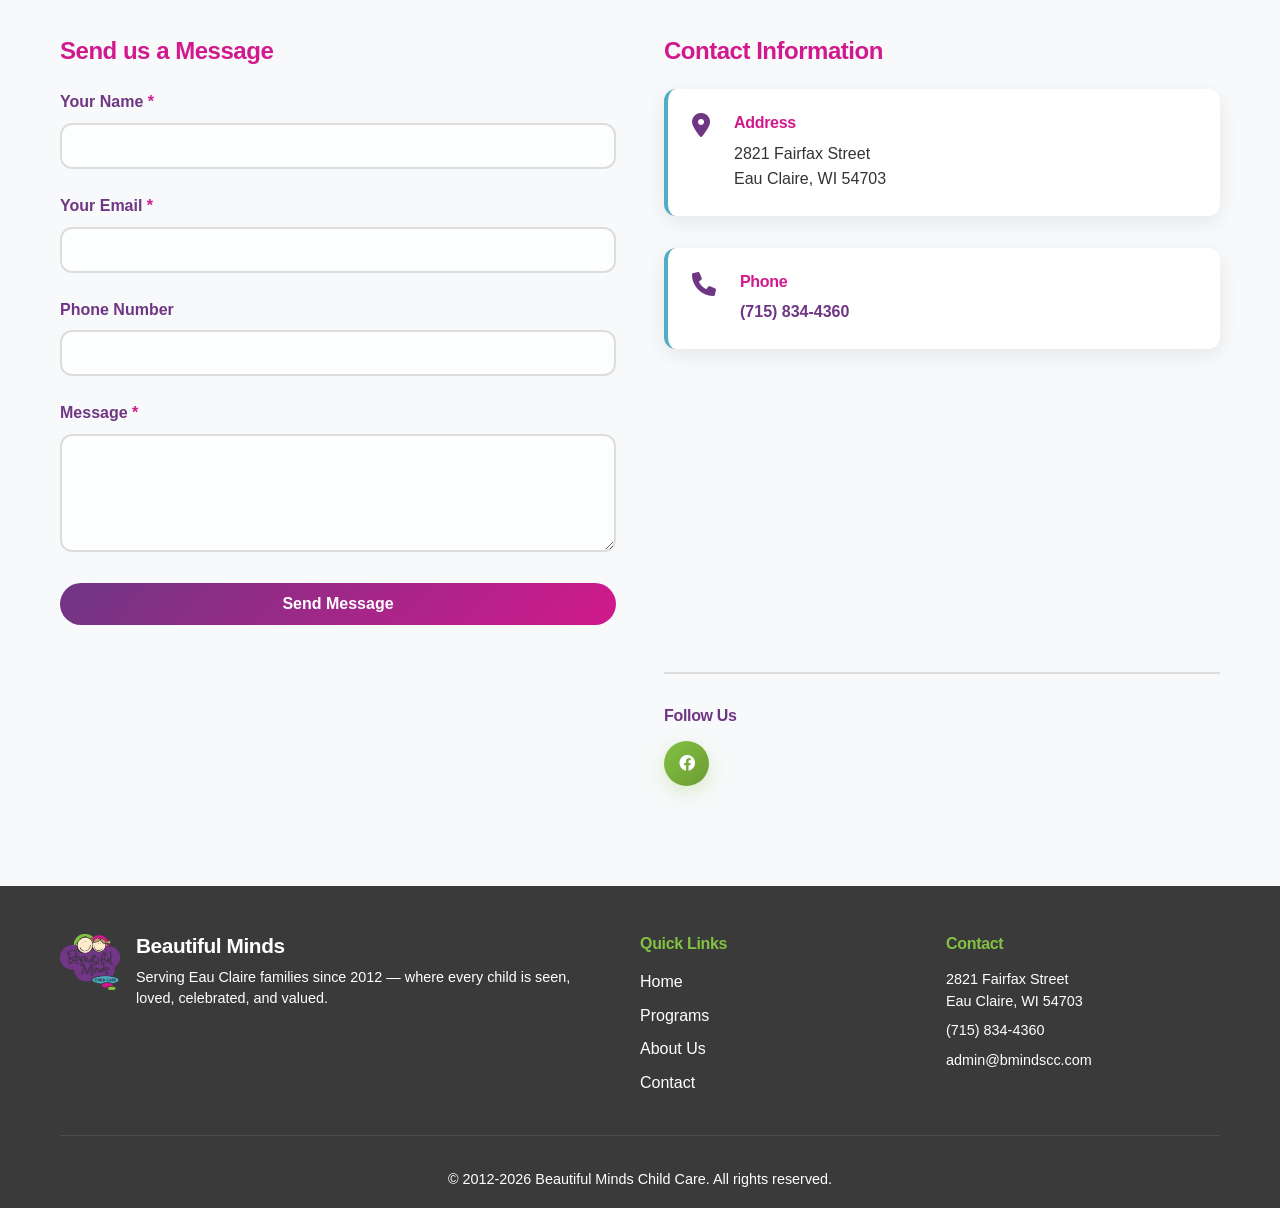
==== commit 4866d7d1: "Apply wave gradient and cohesive text layout to family section" ====
--- a/index.html
+++ b/index.html
@@ -8,76 +8,78 @@
     <link rel="stylesheet" href="styles.css">
     <link rel="stylesheet" href="https://cdnjs.cloudflare.com/ajax/libs/font-awesome/6.0.0/css/all.min.css">
     <style>
+        .family-section {
+            padding: 6rem 20px;
+            background: linear-gradient(135deg, #d1198d 0%, #52acc5 100%);
+            color: #fff;
+            position: relative;
+            overflow: hidden;
+        }
+
         .family-content {
-            display: flex;
-            justify-content: center;
-        }
-
-        .family-box {
-            max-width: 550px;
+            position: relative;
+            z-index: 1;
+            max-width: 1000px;
             margin: 0 auto;
-            padding: 2.5rem 2rem;
-            display: flex;
-            flex-direction: column;
-        }
-
-        .family-box h2 {
-            font-size: 1.65rem;
+            text-align: center;
+        }
+
+        .family-eyebrow {
+            margin-bottom: 0.75rem;
+            font-size: 1rem;
             font-weight: 700;
-            margin-bottom: 2rem;
-            line-height: 1.2;
-            white-space: nowrap;
-        }
-
-        .family-values-wrapper {
-            display: flex;
-            gap: 2rem;
-            align-items: flex-start;
-            flex: 1;
+            letter-spacing: 0.12em;
+            text-transform: uppercase;
+            color: #edf7d8;
+        }
+
+        .family-content h2 {
+            margin-bottom: 1rem;
+            font-size: clamp(2rem, 4vw, 3rem);
+            font-weight: 900;
+            line-height: 1.15;
+        }
+
+        .family-intro {
+            max-width: 700px;
+            margin: 0 auto 3rem;
+            font-size: 1.1rem;
+            line-height: 1.8;
         }
 
         .family-values {
-            gap: 1.5rem;
-            flex: 1;
-        }
-
-        .value-item {
-            margin-bottom: 0;
-        }
-
-        .value-item h4 {
+            display: grid;
+            grid-template-columns: repeat(2, minmax(0, 1fr));
+            gap: 2rem 3rem;
+            margin: 0;
+            text-align: left;
+        }
+
+        .family-values .value-item {
+            padding-left: 1.25rem;
+            border-left: 3px solid #82c142;
+        }
+
+        .family-values .value-item h3 {
+            margin-bottom: 0.5rem;
+            font-size: 1.2rem;
+            color: #fff;
+        }
+
+        .family-values .value-item p {
             font-size: 1rem;
-            margin-bottom: 0.5rem;
-        }
-
-        .best-of-wrapper {
-            display: flex;
-            justify-content: center;
-            align-items: center;
-            min-width: 140px;
-        }
-
-        .best-of-logo {
-            max-width: 100px;
-            width: 100%;
-            height: auto;
-            filter: drop-shadow(0 8px 16px rgba(111, 54, 131, 0.15));
+            line-height: 1.7;
+            color: rgba(255, 255, 255, 0.95);
         }
 
         @media (max-width: 768px) {
-            .family-box h2 {
-                white-space: normal;
-                font-size: 1.5rem;
+            .family-section {
+                padding: 4.5rem 20px;
             }
 
-            .family-values-wrapper {
-                flex-direction: column;
+            .family-values {
+                grid-template-columns: 1fr;
                 gap: 1.5rem;
-            }
-
-            .best-of-wrapper {
-                justify-content: center;
-                min-width: auto;
             }
         }
     </style>
@@ -115,11 +117,10 @@
     <!-- Hero Section with Wavy Design -->
     <section id="home" class="hero">
         <div class="hero-top-wave"></div>
-        
         <div class="hero-content">
             <div class="hero-left">
-               <img src="best_of_logo.png" alt="Best of logo" class="best-of-logo">
-                <img src="5_star.png" alt="5 Star Program"> 
+                <img src="best_of_logo.png" alt="Best of logo" class="best-of-logo">
+                <img src="5_star.png" alt="5 Star Program">
                 <img src="NAEYClogo.png" alt="NAEYC logo" width="175">
                 <img src="assetshero-image.jpg.jpg" alt="Children at Beautiful Minds" class="hero-image">
             </div>
@@ -130,50 +131,35 @@
                     <p class="hero-description">Every child is safe, seen, loved, celebrated, and valued.</p>
                     <a href="#contact" class="cta-button">Schedule a Tour</a>
                 </div>
-            </div> 
-        </div>
-
+            </div>
+        </div>
         <div class="hero-bottom-wave"></div>
     </section>
 
     <!-- Classroom Stages Section -->
-        <div class="hero-top-wave"></div>
     <section id="programs" class="classroom-stages">
         <div class="container">
             <div class="stage-intro">
-                
                 <h2>A Classroom for Every Stage</h2>
             </div>
-
             <div class="stages-grid">
                 <div class="stage-card">
-                    <div class="stage-icon">
-                        <img src= "icon thoughts.png" alt="tigers bears penguins turtles classroom icons" width="175"> 
-                    </div>
+                    <div class="stage-icon"><img src="icon thoughts.png" alt="Tigers, bears, penguins, and turtles classroom icons" width="175"></div>
                     <h3>Tiny Tigers, Baby Bears, Penguins, Turtles</h3>
                     <p>4 weeks - 2 years</p>
                 </div>
-
                 <div class="stage-card">
-                    <div class="stage-icon">
-                        <img src="icon thoughts 2.png" alt="ponies monkeys and frogs icons">
-                    </div>
+                    <div class="stage-icon"><img src="icon thoughts 2.png" alt="Ponies, monkeys, and frogs icons"></div>
                     <h3>Ponies, Monkeys, Frogs</h3>
                     <p>2 - 3 years</p>
                 </div>
-
                 <div class="stage-card">
-                    <div class="stage-icon">
-                        <img src="icon thoughts 3.png" alt="parrot icon" width="175"> 
-                    </div>
+                    <div class="stage-icon"><img src="icon thoughts 3.png" alt="Parrot icon" width="175"></div>
                     <h3>Parrots</h3>
-                    <p>4 Years & 4K Program</p>
-                </div>
-
+                    <p>4 Years &amp; 4K Program</p>
+                </div>
                 <div class="stage-card">
-                    <div class="stage-icon">
-                        <img src="icon thoughts 4.png" alt="School Age icon" width="175">
-                    </div>
+                    <div class="stage-icon"><img src="icon thoughts 4.png" alt="School Age icon" width="175"></div>
                     <h3>Zoo</h3>
                     <p>School Age 5 - 12 yrs</p>
                 </div>
@@ -182,44 +168,30 @@
     </section>
 
     <!-- More Than Childcare Section -->
-    
- 
-    <section class="family-section">
-        <div class="family-wave-top"></div>
-        
-            <div class="family-content">
-                    <h1>More Than Childcare </h1>
-                    <h2> A Beautiful Mind grows here!</h2>
-        </section>
-                    <div class="family-values-wrapper">
-                        <div class="family-values">
-                            <div class="value-item">
-                                <h4>Relationships First</h4>
-                                <p>Building trust and strong connections create the fundation of our center. Our families and their needs come first. </p>
-                            </div>
-
-                            <div class="value-item">
-                                <h4>Every Child is Unique</h4>
-                                <p>Honoring each child's individual strengths and developmental pace.</p>
-                            </div>
-
-                            <div class="value-item">
-                                <h4>Partners with Families</h4>
-                                <p>Collaborating with parents to create the best environment for growth.</p>
-                            </div>
-
-                            <div class="value-item">
-                                <h4>Joyful Learning</h4>
-                                <p>Play-based curriculum that sparks joy, imagination, and social awareness.</p>
-                            </div>
-                        </div>
-                        </div>
-                    </div>
-                </div>
-            </div>
-        </div>
-
-        <div class="family-wave-bottom"></div>
+    <section id="about" class="family-section">
+        <div class="container family-content">
+            <p class="family-eyebrow">More Than Childcare</p>
+            <h2>A Beautiful Mind Grows Here</h2>
+            <p class="family-intro">We partner with families to create a place where every child feels safe, supported, and encouraged to grow.</p>
+            <div class="family-values">
+                <div class="value-item">
+                    <h3>Relationships First</h3>
+                    <p>Building trust and strong connections is the foundation of our center. Our families and their needs come first.</p>
+                </div>
+                <div class="value-item">
+                    <h3>Every Child Is Unique</h3>
+                    <p>We honor each child's individual strengths, interests, and developmental pace.</p>
+                </div>
+                <div class="value-item">
+                    <h3>Partners with Families</h3>
+                    <p>We collaborate with parents to create the best environment for every child's growth.</p>
+                </div>
+                <div class="value-item">
+                    <h3>Joyful Learning</h3>
+                    <p>Our play-based curriculum sparks joy, imagination, and social awareness.</p>
+                </div>
+            </div>
+        </div>
     </section>
 
     <!-- Call to Action Sections -->
@@ -231,7 +203,6 @@
                     <p>Schedule a tour and meet our team. We'd love to show you around.</p>
                     <a href="#contact" class="cta-button primary">Schedule a Tour</a>
                 </div>
-
                 <div class="cta-card">
                     <h3>Want to Join Our Team?</h3>
                     <p>We're always looking for passionate, caring people to grow with us.</p>
@@ -240,47 +211,35 @@
             </div>
         </div>
     </section>
-<div class="hero-bottom-wave"></div>
+
+    <!-- Our Team Section -->
     <section id="team" class="staff">
-    <div class="container">
-        <h2>Meet the Staff</h2>
-        <p class="section-intro">
-            Our experienced and caring educators are the heart of Beautiful Minds.
-            Meet the dedicated team who care for and support your children.
-        </p>
-
-        <details class="staff-dropdown">
-            <summary>
-                Meet our team
-                <span class="staff-dropdown-arrow" aria-hidden="true">⌄</span>
-            </summary>
-
-            <div class="staff-dropdown-panel">
-                <div class="staff-grid">
-                    <article class="staff-card">
-                        <h3>[Staff member name]</h3>
-                        <p class="position">[Position]</p>
-                        <p class="bio">[Add a short introduction.]</p>
-                    </article>
-
-                    <!-- Copy the staff-card above for each team member. -->
-                </div>
-            </div>
-        </details>
-    </div>
-</section>
-            <p class="section-intro">Our experienced and caring educators are the heart of Beautiful Minds. With strong dedicated staff members, each background-checked, licensed, and CPR certified! 
-  
-</div>
-            </p>
-        
-
+        <div class="container">
+            <h2>Meet the Staff</h2>
+            <p class="section-intro">Our experienced and caring educators are the heart of Beautiful Minds. Meet the dedicated team who care for and support your children.</p>
+            <details class="staff-dropdown">
+                <summary>
+                    Meet our team
+                    <span class="staff-dropdown-arrow" aria-hidden="true">⌄</span>
+                </summary>
+                <div class="staff-dropdown-panel">
+                    <div class="staff-grid">
+                        <article class="staff-card">
+                            <h3>[Staff member name]</h3>
+                            <p class="position">[Position]</p>
+                            <p class="bio">[Add a short introduction.]</p>
+                        </article>
+                        <!-- Copy the staff-card above for each team member. -->
+                    </div>
+                </div>
+            </details>
+        </div>
+    </section>
 
     <!-- Contact Section -->
     <section id="contact" class="contact">
         <div class="container">
             <h2>Get In Touch</h2>
-            
             <div class="contact-wrapper">
                 <div class="contact-form">
                     <h3>Send us a Message</h3>
@@ -304,42 +263,24 @@
                         <button type="submit" class="btn-submit">Send Message</button>
                     </form>
                 </div>
-
                 <div class="contact-info">
                     <h3>Contact Information</h3>
-                    
                     <div class="info-item">
                         <i class="fas fa-map-marker-alt"></i>
-                        <div>
-                            <h4>Address</h4>
-                            <p>2821 Fairfax Street<br>Eau Claire, WI 54703</p>
-                        </div>
-                    </div>
-
+                        <div><h4>Address</h4><p>2821 Fairfax Street<br>Eau Claire, WI 54703</p></div>
+                    </div>
                     <div class="info-item">
                         <i class="fas fa-phone"></i>
-                        <div>
-                            <h4>Phone</h4>
-                            <p><a href="tel:+17158344360">(715) 834-4360</a></p>
-                        </div>
-                    </div>
-
+                        <div><h4>Phone</h4><p><a href="tel:+17158344360">(715) 834-4360</a></p></div>
+                    </div>
                     <div class="info-item">
                         <i class="fas fa-envelope"></i>
-                        <div>
-                            <h4>Email</h4>
-                            <p><a href="mailto:admin@bmindscc.com">admin@bmindscc.com</a></p>
-                        </div>
-                    </div>
-
+                        <div><h4>Email</h4><p><a href="mailto:admin@bmindscc.com">admin@bmindscc.com</a></p></div>
+                    </div>
                     <div class="info-item">
                         <i class="fas fa-clock"></i>
-                        <div>
-                            <h4>Hours</h4>
-                            <p>Monday - Friday: 6:30 AM - 5:30 PM<br>Saturday & Sunday: Closed</p>
-                        </div>
-                    </div>
-
+                        <div><h4>Hours</h4><p>Monday - Friday: 6:30 AM - 5:30 PM<br>Saturday &amp; Sunday: Closed</p></div>
+                    </div>
                     <div class="social-links">
                         <h4>Follow Us</h4>
                         <a href="https://www.facebook.com/bmindscc" class="social-icon" title="Facebook"><i class="fab fa-facebook"></i></a>
@@ -360,7 +301,6 @@
                         <p>Serving Eau Claire families since 2012 — where every child is seen, loved, celebrated, and valued.</p>
                     </div>
                 </div>
-
                 <div class="footer-section">
                     <h4>Quick Links</h4>
                     <ul>
@@ -370,7 +310,6 @@
                         <li><a href="#contact">Contact</a></li>
                     </ul>
                 </div>
-
                 <div class="footer-section">
                     <h4>Contact</h4>
                     <p>2821 Fairfax Street<br>Eau Claire, WI 54703</p>
@@ -378,7 +317,6 @@
                     <p><a href="mailto:admin@bmindscc.com">admin@bmindscc.com</a></p>
                 </div>
             </div>
-
             <div class="footer-bottom">
                 <p>&copy; 2012-2026 Beautiful Minds Child Care. All rights reserved.</p>
             </div>
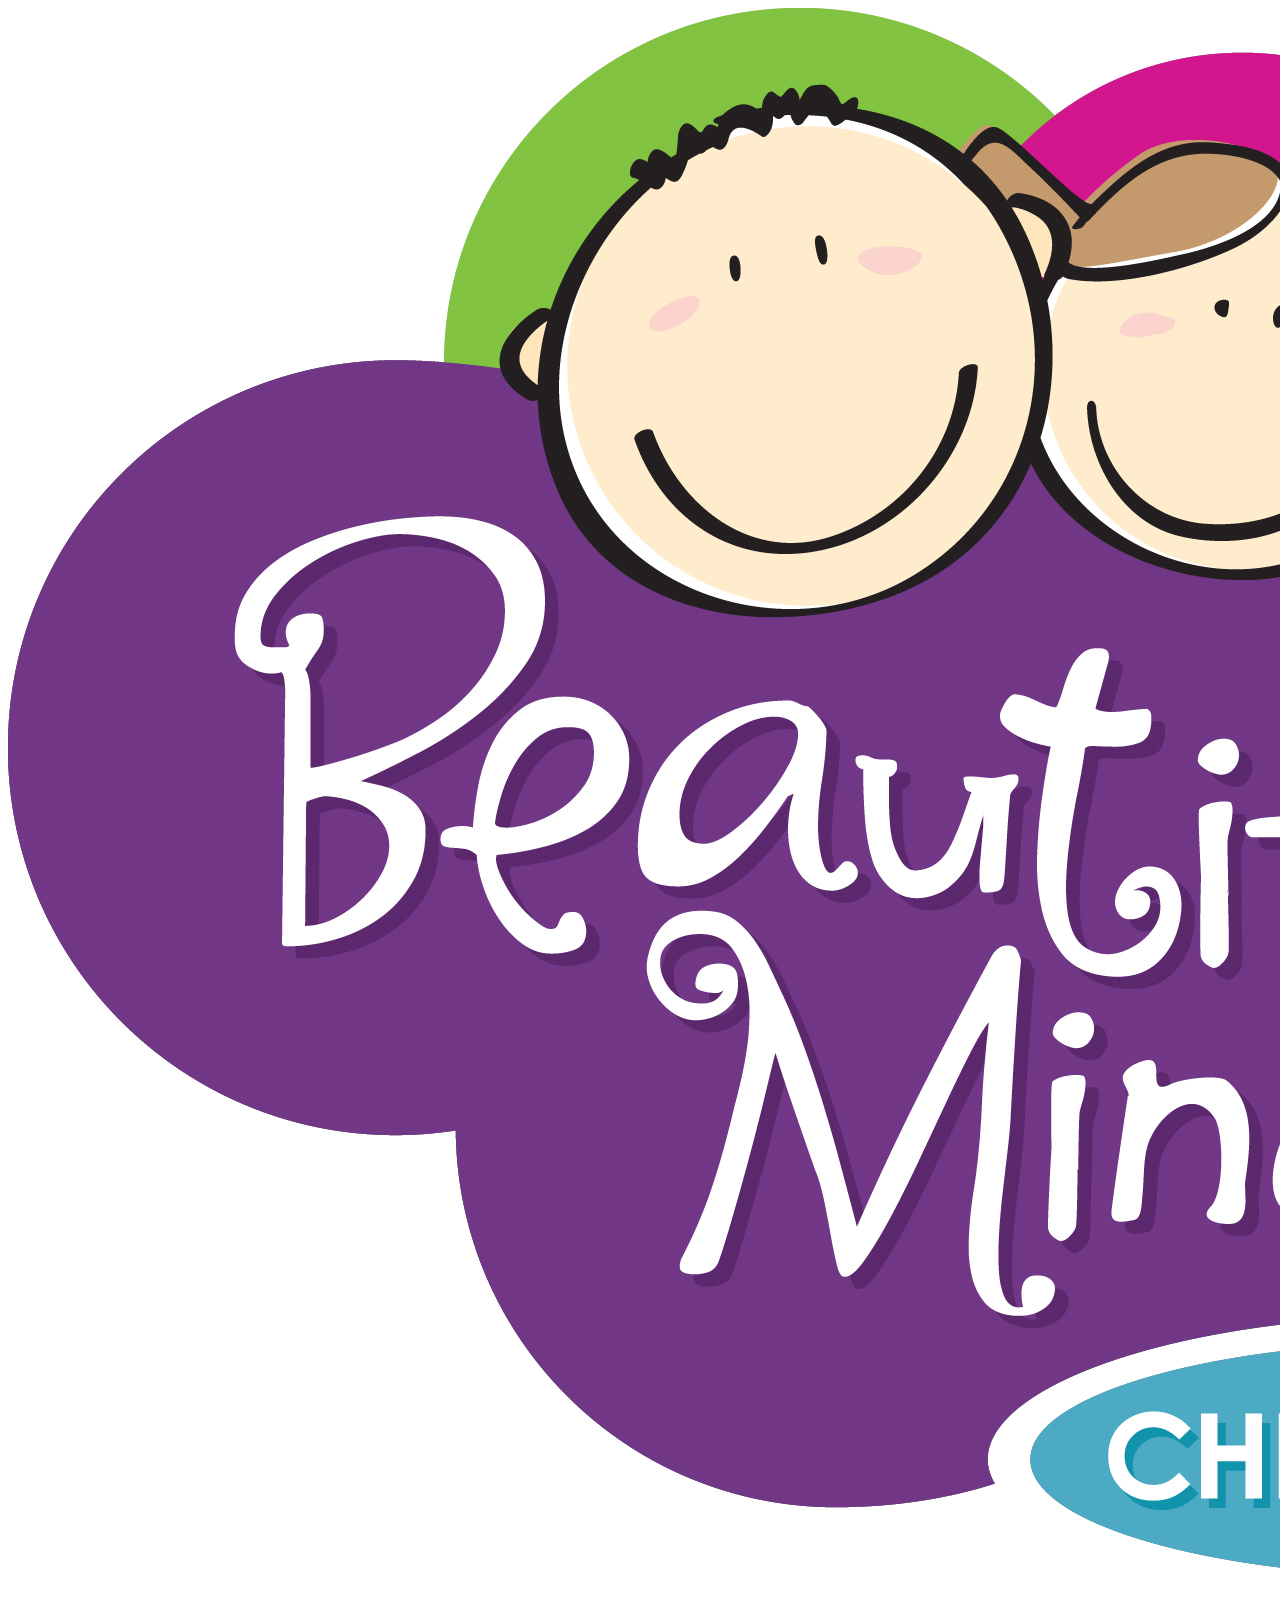
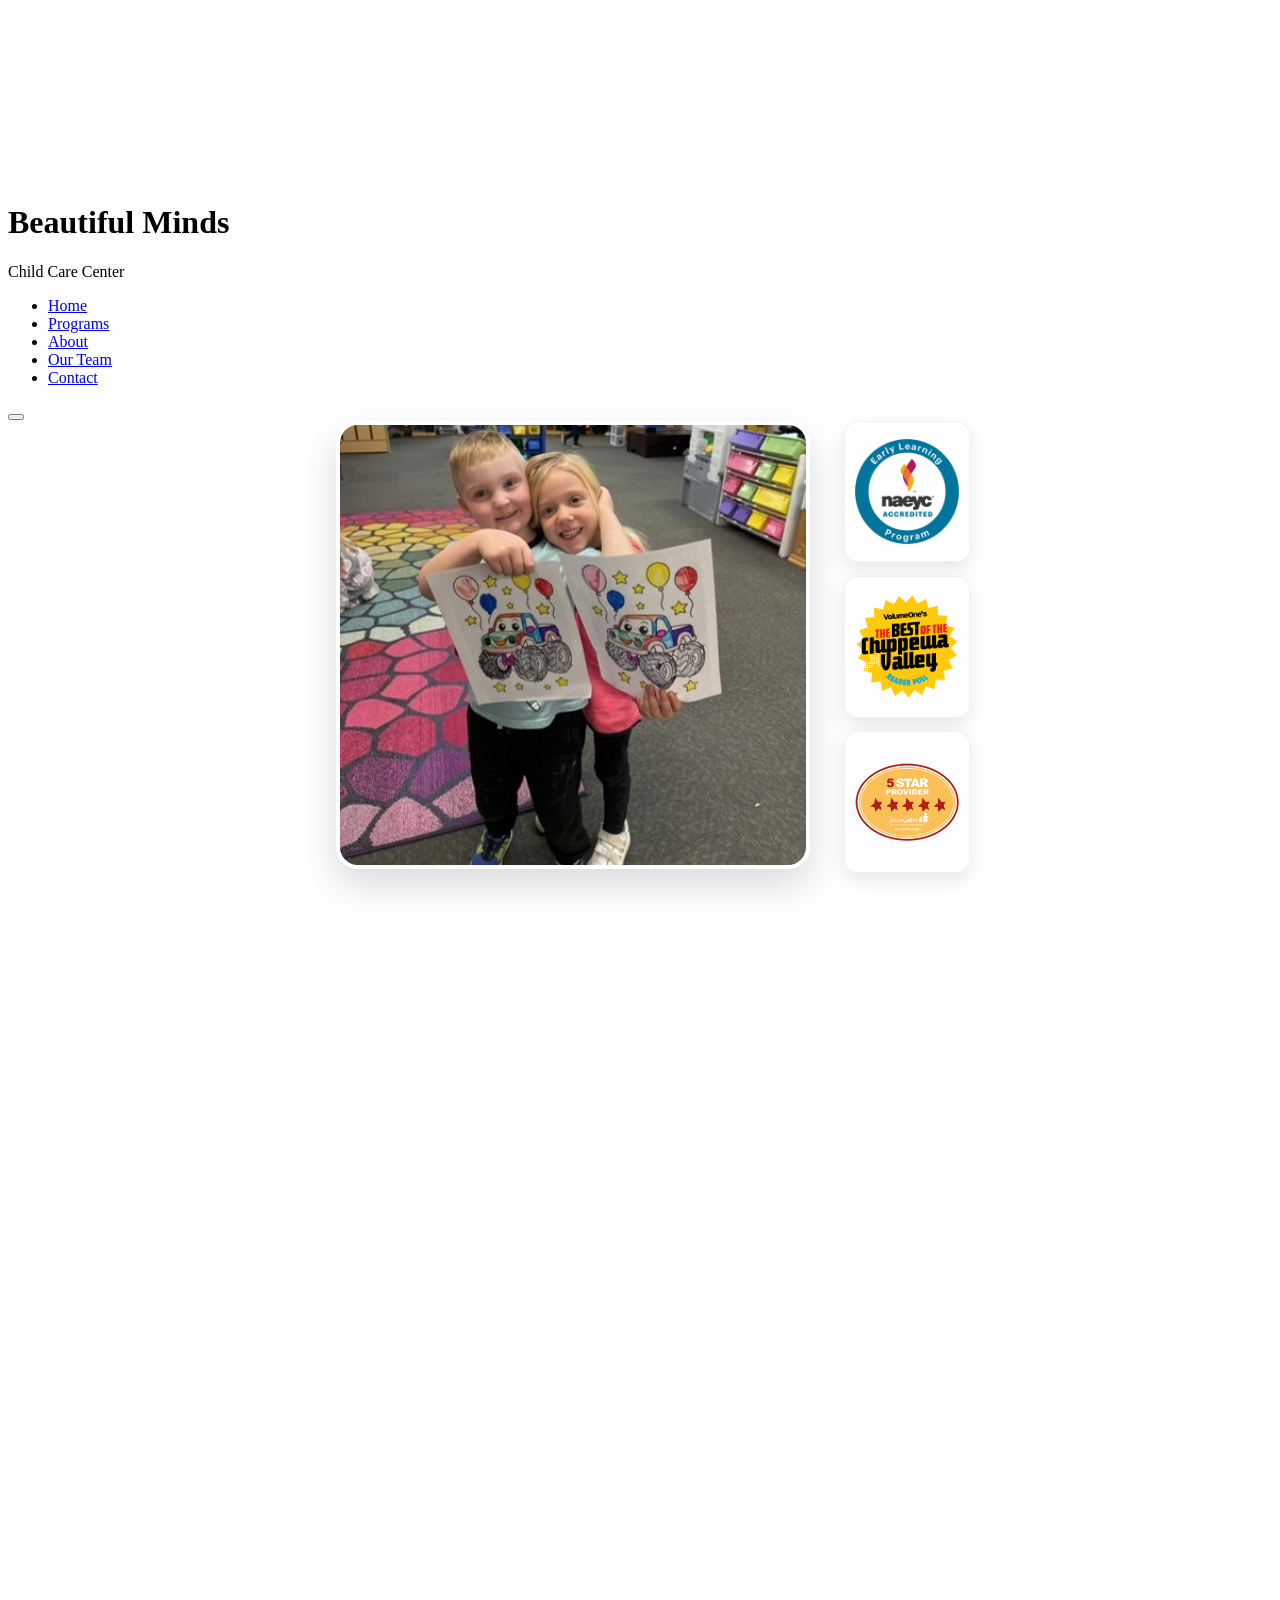
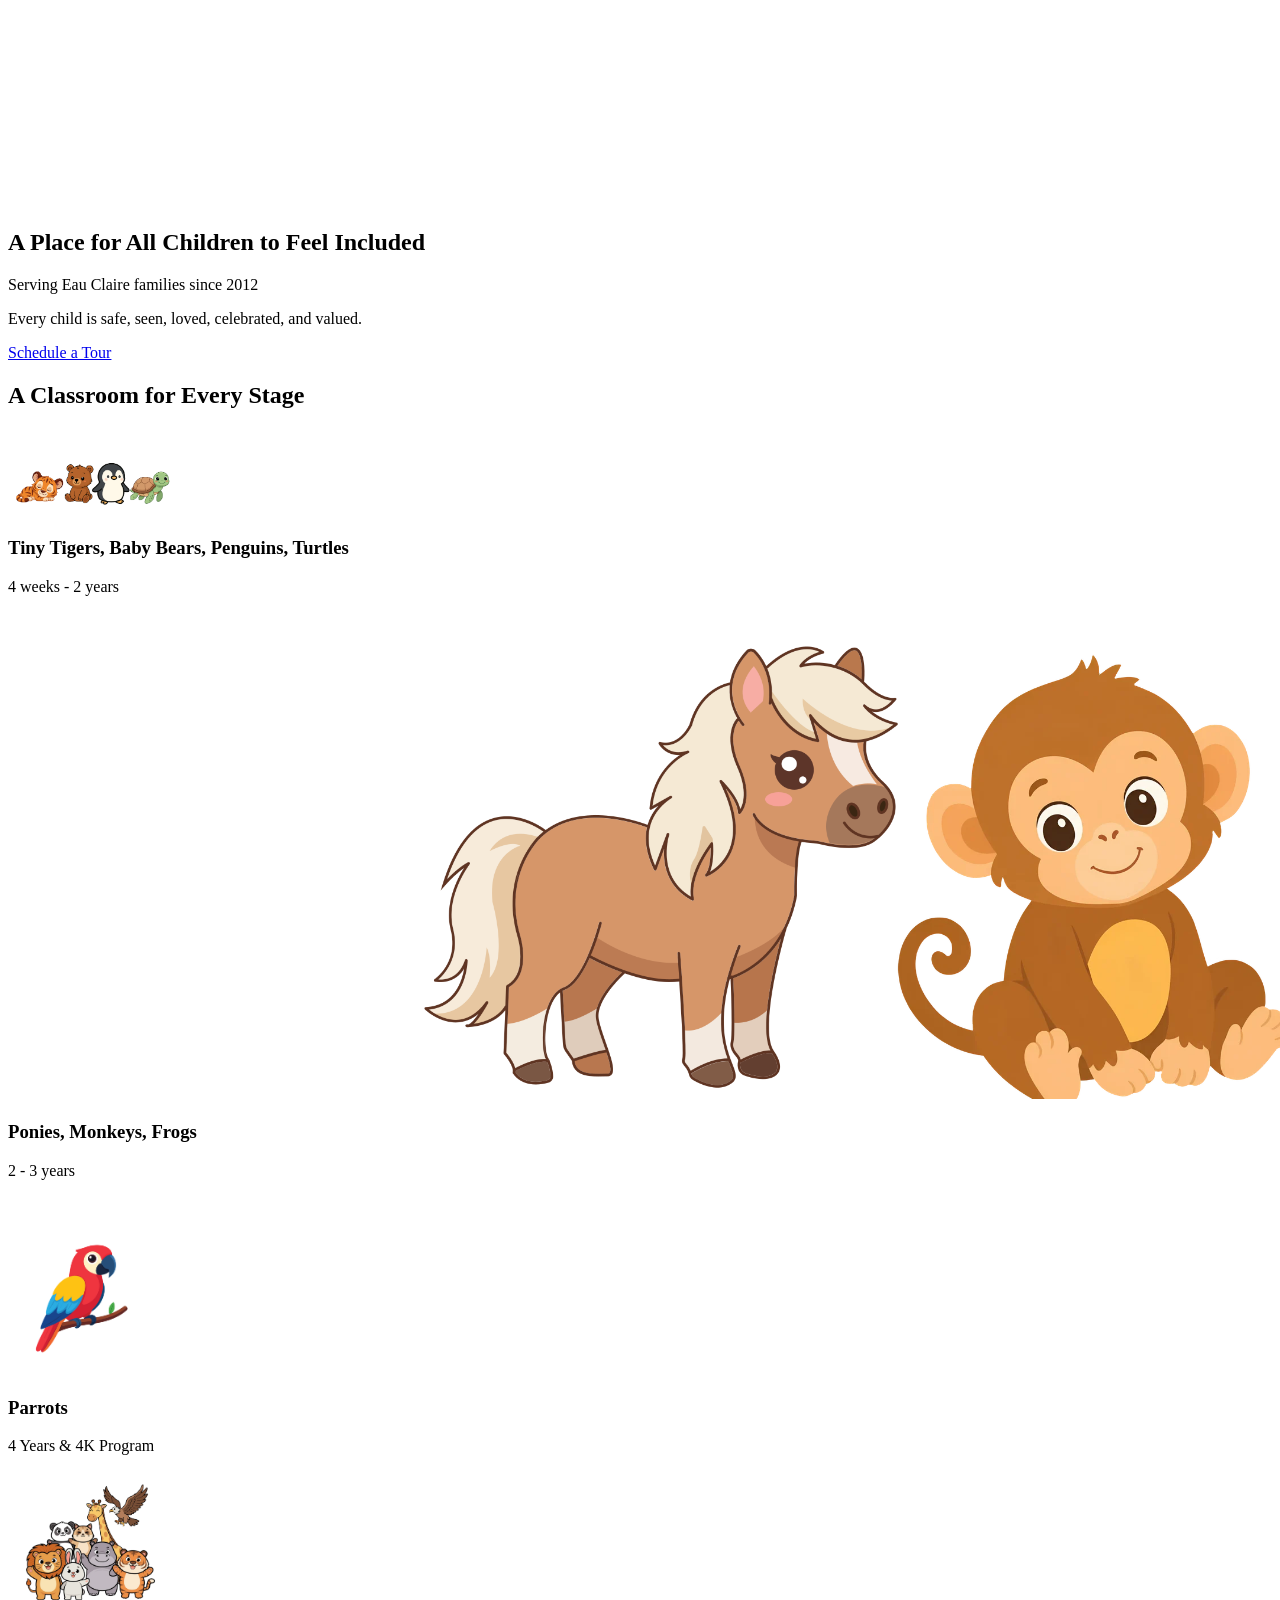
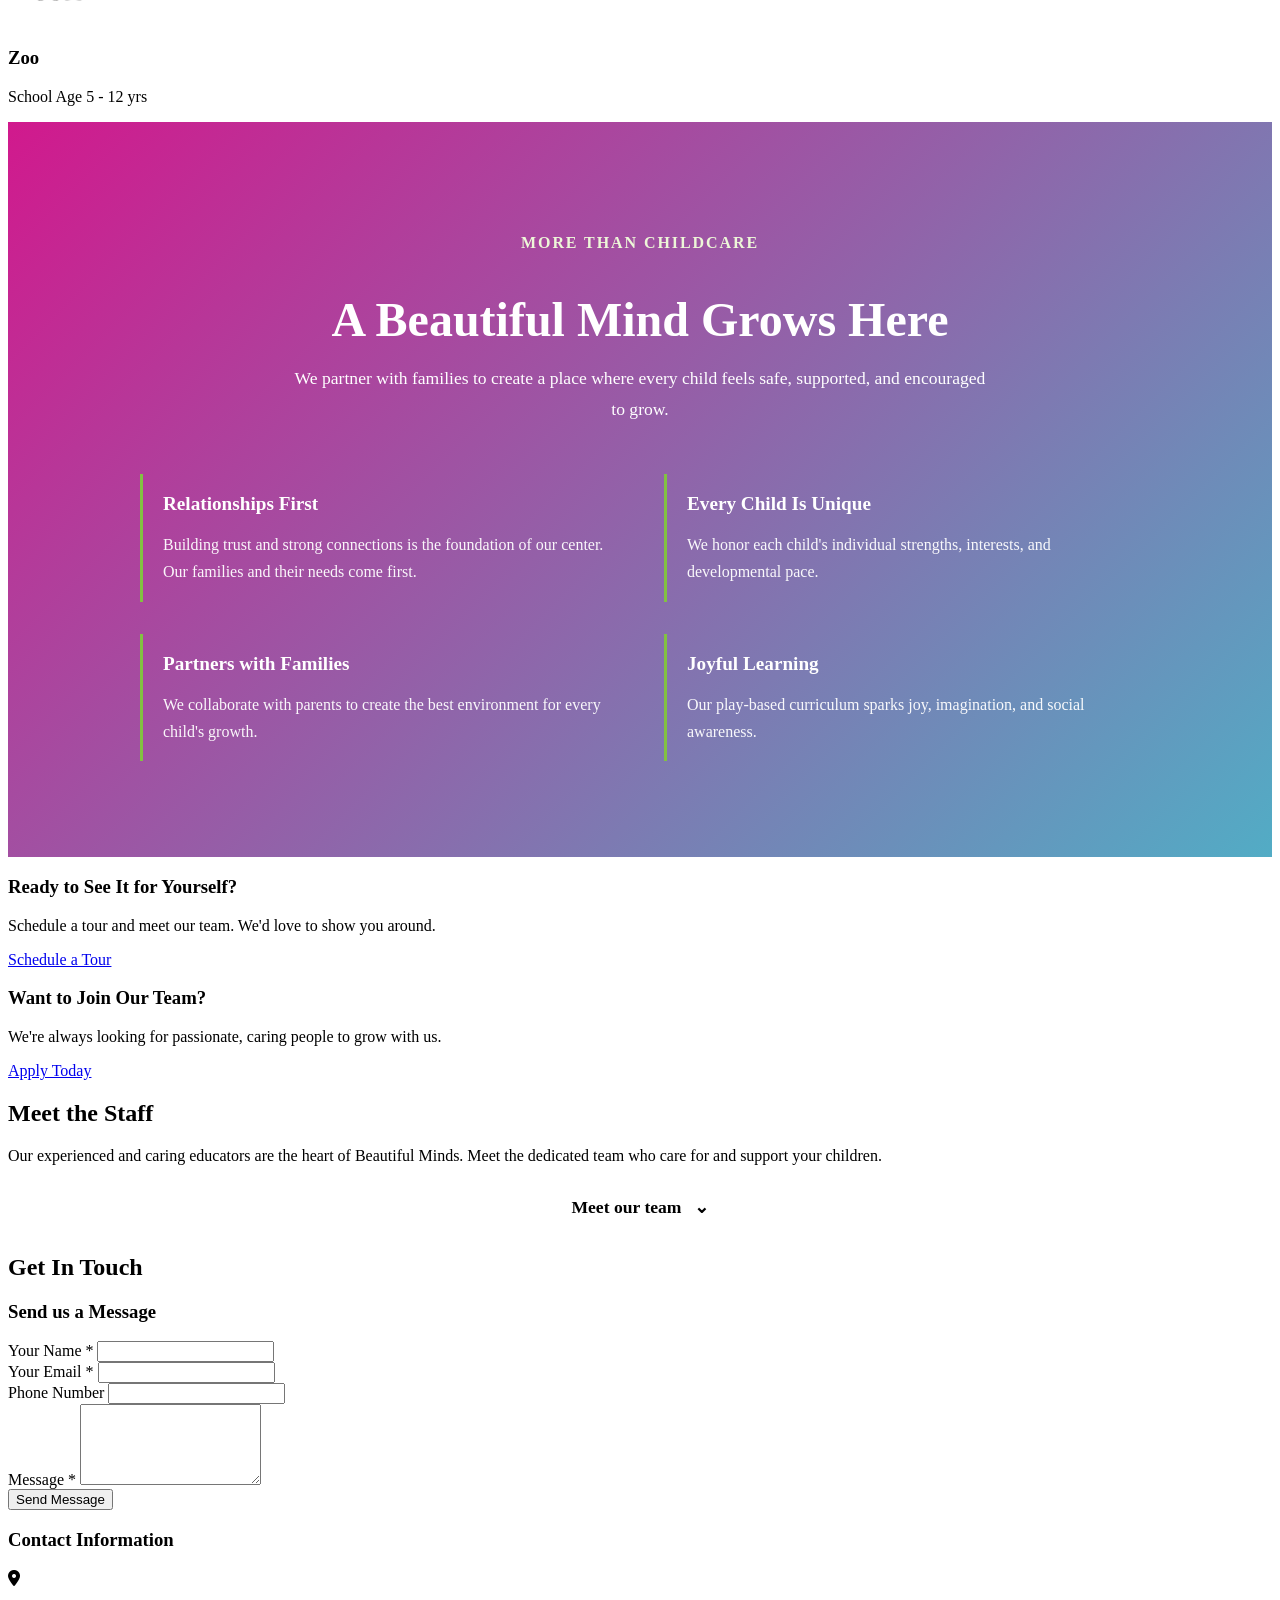
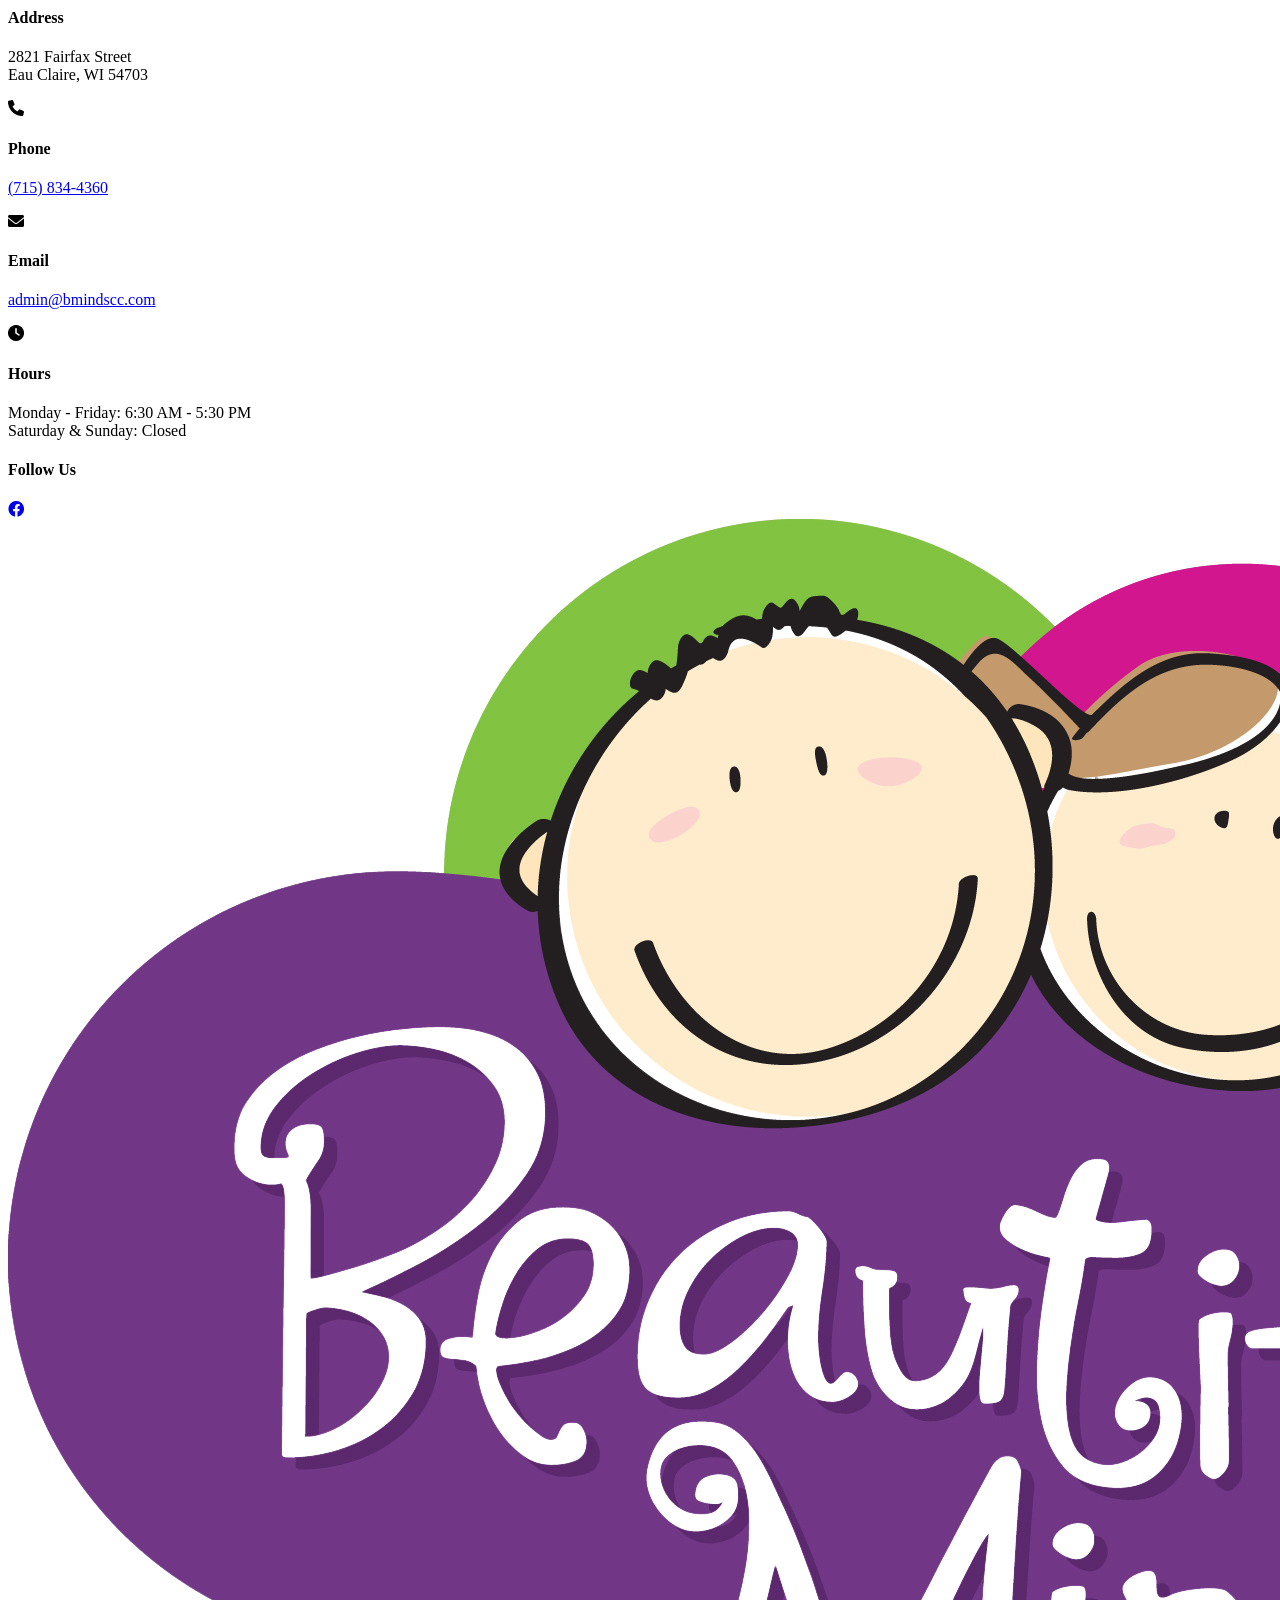
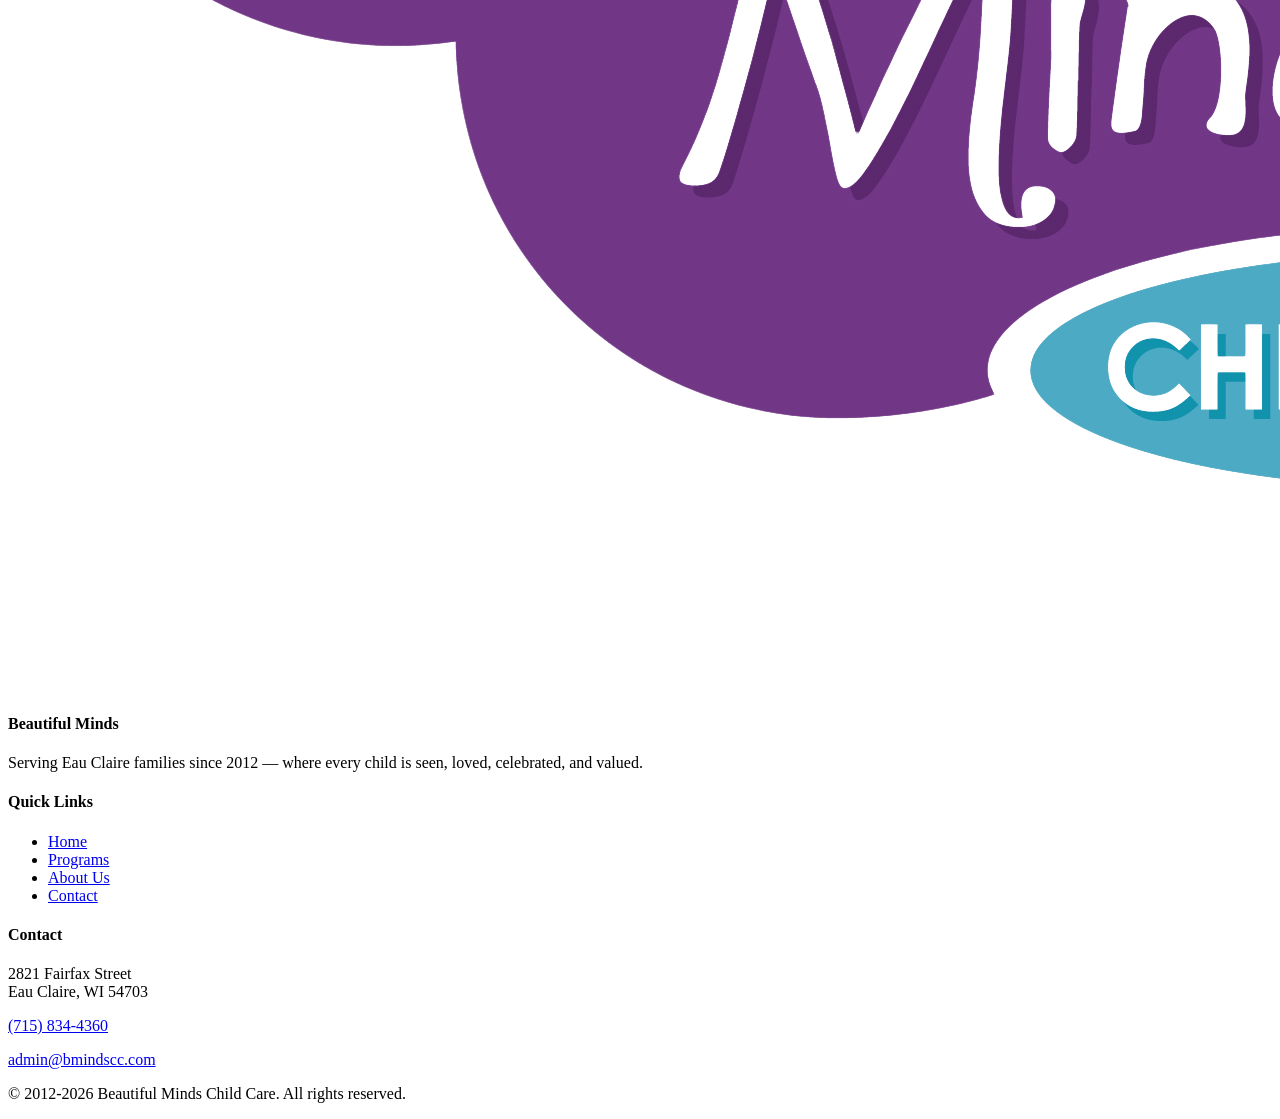
==== commit 40968d8e: "Organize hero photo with named recognition badges alongside" ====
--- a/index.html
+++ b/index.html
@@ -72,6 +72,65 @@
             color: rgba(255, 255, 255, 0.95);
         }
 
+        /* Make the classroom photo the hero focal point and group the three badges beside it. */
+        .hero-left {
+            display: grid;
+            grid-template-columns: minmax(0, 1fr) 126px;
+            align-items: stretch;
+            gap: 1rem;
+            width: 100%;
+            max-width: 660px;
+            margin: 0 auto;
+        }
+
+        .hero-visual {
+            min-width: 0;
+        }
+
+        .hero-visual .hero-image {
+            width: 100%;
+            max-width: none;
+            height: clamp(300px, 36vw, 440px);
+            object-fit: cover;
+            border: 4px solid rgba(255, 255, 255, 0.95);
+            border-radius: 22px;
+            box-shadow: 0 16px 36px rgba(58, 58, 58, 0.18);
+        }
+
+        .hero-badges {
+            display: flex;
+            flex-direction: column;
+            justify-content: space-between;
+            align-items: stretch;
+            gap: 0.85rem;
+        }
+
+        .hero-badge {
+            display: flex;
+            align-items: center;
+            justify-content: center;
+            min-height: 0;
+            flex: 1;
+            padding: 0.6rem;
+            background: rgba(255, 255, 255, 0.96);
+            border: 1px solid rgba(111, 54, 131, 0.08);
+            border-radius: 14px;
+            box-shadow: 0 7px 18px rgba(58, 58, 58, 0.12);
+            transition: transform 0.25s ease, box-shadow 0.25s ease;
+        }
+
+        .hero-badge img {
+            width: 100%;
+            height: 100%;
+            max-height: 110px;
+            object-fit: contain;
+        }
+
+        .hero-badge:hover {
+            transform: translateY(-3px);
+            box-shadow: 0 10px 22px rgba(58, 58, 58, 0.16);
+        }
+
         @media (max-width: 768px) {
             .family-section {
                 padding: 4.5rem 20px;
@@ -80,6 +139,44 @@
             .family-values {
                 grid-template-columns: 1fr;
                 gap: 1.5rem;
+            }
+
+            .hero-left {
+                max-width: 600px;
+                grid-template-columns: minmax(0, 1fr) 105px;
+                gap: 0.8rem;
+            }
+
+            .hero-visual .hero-image {
+                height: clamp(280px, 55vw, 400px);
+            }
+        }
+
+        @media (max-width: 480px) {
+            .hero-left {
+                grid-template-columns: 1fr;
+                gap: 0.8rem;
+            }
+
+            .hero-visual .hero-image {
+                height: clamp(240px, 72vw, 340px);
+            }
+
+            .hero-badges {
+                flex-direction: row;
+                justify-content: center;
+                gap: 0.55rem;
+            }
+
+            .hero-badge {
+                width: min(31%, 110px);
+                min-height: 62px;
+                padding: 0.35rem;
+                border-radius: 10px;
+            }
+
+            .hero-badge img {
+                max-height: 54px;
             }
         }
     </style>
@@ -119,10 +216,14 @@
         <div class="hero-top-wave"></div>
         <div class="hero-content">
             <div class="hero-left">
-                <img src="best_of_logo.png" alt="Best of logo" class="best-of-logo">
-                <img src="5_star.png" alt="5 Star Program">
-                <img src="NAEYClogo.png" alt="NAEYC logo" width="175">
-                <img src="assetshero-image.jpg.jpg" alt="Children at Beautiful Minds" class="hero-image">
+                <div class="hero-visual">
+                    <img src="assetshero-image.jpg.jpg" alt="Children at Beautiful Minds" class="hero-image">
+                </div>
+                <div class="hero-badges" aria-label="Program and community recognitions">
+                    <div class="hero-badge"><img src="NAEYClogo.png" alt="NAEYC accredited"></div>
+                    <div class="hero-badge"><img src="best_of_logo.png" alt="Best of recognition"></div>
+                    <div class="hero-badge"><img src="5_star.png" alt="YoungStar 5-Star Program"></div>
+                </div>
             </div>
             <div class="hero-right">
                 <div class="hero-box">
--- a/styles.css
+++ b/styles.css
@@ -1,1101 +1,4 @@
-/* ========================
-   GLOBAL STYLES & VARIABLES
-   ======================== */
-
-:root {
-    /* Beautiful Minds Color Palette */
-    --primary-purple: #6f3683;
-    --magenta: #d1198d;
-    --teal: #52acc5;
-    --accent-green: #82c142;
-    --accent-green-dark: #6d9b34;
-    --soft-green: #edf7d8;
-    --soft-purple: #f5edf7;
-    --dark-bg: #3a3a3a;
-    
-    /* Supporting Colors */
-    --dark-color: #2C3E50;
-    --light-color: #f8f9fa;
-    --white: #FFFFFF;
-    --text-color: #333333;
-    --border-radius: 12px;
-    --box-shadow: 0 4px 15px rgba(0, 0, 0, 0.1);
-    --transition: all 0.3s ease;
-}
-
-* {
-    margin: 0;
-    padding: 0;
-    box-sizing: border-box;
-}
-
-html {
-    scroll-behavior: smooth;
-}
-
-body {
-    font-family: 'Segoe UI', Tahoma, Geneva, Verdana, sans-serif;
-    line-height: 1.6;
-    color: var(--text-color);
-    background: linear-gradient(180deg, #ffffff 0%, #fffefb 100%);
-}
-
-img {
-    max-width: 100%;
-    display: block;
-}
-
-.container {
-    max-width: 1200px;
-    margin: 0 auto;
-    padding: 0 20px;
-}
-
-h1, h2, h3, h4 {
-    line-height: 1.2;
-    letter-spacing: -0.02em;
-}
-
-/* ========================
-   DECORATIVE POLKA DOTS
-   ======================== */
-
-.polka-accent {
-    position: relative;
-}
-
-.polka-accent::before {
-    content: '';
-    position: absolute;
-    pointer-events: none;
-}
-
-/* Hero section polka dots */
-.hero::before {
-    content: '';
-    position: absolute;
-    width: 120px;
-    height: 120px;
-    background: radial-gradient(circle, var(--accent-green) 3px, transparent 3px);
-    background-size: 25px 25px;
-    top: 10%;
-    left: -30px;
-    opacity: 0.06;
-    z-index: 0;
-}
-
-.hero::after {
-    content: '';
-    position: absolute;
-    width: 100px;
-    height: 100px;
-    background: radial-gradient(circle, var(--magenta) 2.5px, transparent 2.5px);
-    background-size: 20px 20px;
-    bottom: 5%;
-    right: -20px;
-    opacity: 0.05;
-    z-index: 0;
-}
-
-.hero-right {
-    position: relative;
-    z-index: 1;
-}
-
-/* Classroom stages polka accent */
-.classroom-stages::before {
-    content: '';
-    position: absolute;
-    width: 140px;
-    height: 140px;
-    background: radial-gradient(circle, var(--teal) 2.5px, transparent 2.5px);
-    background-size: 22px 22px;
-    top: 20%;
-    right: -40px;
-    opacity: 0.04;
-    pointer-events: none;
-    z-index: 0;
-}
-
-.classroom-stages {
-    position: relative;
-}
-
-.stages-grid {
-    position: relative;
-    z-index: 1;
-}
-
-/* Family section polka accent */
-.family-section::before {
-    content: '';
-    position: absolute;
-    width: 200px;
-    height: 200px;
-    background: radial-gradient(circle, var(--primary-purple) 3px, transparent 3px);
-    background-size: 28px 28px;
-    top: -30px;
-    left: 10%;
-    opacity: 0.05;
-    pointer-events: none;
-    z-index: 0;
-}
-
-.family-section {
-    position: relative;
-}
-
-.family-section::after {
-    content: '';
-    position: absolute;
-    width: 120px;
-    height: 120px;
-    background: radial-gradient(circle, var(--accent-green) 2px, transparent 2px);
-    background-size: 24px 24px;
-    bottom: 10%;
-    right: -30px;
-    opacity: 0.06;
-    pointer-events: none;
-    z-index: 0;
-}
-
-.family-box {
-    position: relative;
-    z-index: 1;
-}
-
-/* Dual CTA section polka accent */
-.dual-cta::before {
-    content: '';
-    position: absolute;
-    width: 130px;
-    height: 130px;
-    background: radial-gradient(circle, var(--magenta) 2px, transparent 2px);
-    background-size: 26px 26px;
-    bottom: 15%;
-    left: -35px;
-    opacity: 0.05;
-    pointer-events: none;
-}
-
-.dual-cta {
-    position: relative;
-}
-
-.cta-grid {
-    position: relative;
-    z-index: 1;
-}
-
-/* Staff section polka accent */
-.staff::before {
-    content: '';
-    position: absolute;
-    width: 110px;
-    height: 110px;
-    background: radial-gradient(circle, var(--teal) 2px, transparent 2px);
-    background-size: 23px 23px;
-    top: 15%;
-    right: -25px;
-    opacity: 0.04;
-    pointer-events: none;
-}
-
-.staff {
-    position: relative;
-}
-
-.staff-grid {
-    position: relative;
-    z-index: 1;
-}
-
-/* ========================
-   HEADER & NAVIGATION
-   ======================== */
-
-.navbar {
-    background: rgba(255, 255, 255, 0.96);
-    color: var(--text-color);
-    padding: 1rem 0;
-    position: sticky;
-    top: 0;
-    z-index: 100;
-    box-shadow: var(--box-shadow);
-    border-bottom: 3px solid var(--teal);
-    backdrop-filter: blur(8px);
-}
-
-.nav-wrapper {
-    display: flex;
-    justify-content: space-between;
-    align-items: center;
-}
-
-.logo-section {
-    display: flex;
-    align-items: center;
-    gap: 1rem;
-}
-
-.logo-img {
-    max-width: 60px;
-    height: auto;
-}
-
-.logo-text {
-    display: flex;
-    flex-direction: column;
-    align-items: flex-start;
-}
-
-.logo-text h1 {
-    font-size: 1.8rem;
-    font-weight: 700;
-    margin: 0;
-    line-height: 1;
-    color: var(--primary-purple);
-}
-
-.tagline {
-    font-size: 0.75rem;
-    font-weight: 400;
-    margin: 0;
-    letter-spacing: 0.5px;
-    color: var(--text-color);
-}
-
-.nav-menu ul {
-    display: flex;
-    list-style: none;
-    gap: 2rem;
-}
-
-.nav-menu a {
-    color: var(--text-color);
-    text-decoration: none;
-    font-weight: 600;
-    transition: var(--transition);
-    position: relative;
-}
-
-.nav-menu a:hover {
-    color: var(--accent-green);
-}
-
-.nav-menu a::after {
-    content: '';
-    position: absolute;
-    bottom: -5px;
-    left: 0;
-    width: 0;
-    height: 3px;
-    background: var(--accent-green);
-    transition: width 0.3s ease;
-}
-
-.nav-menu a:hover::after {
-    width: 100%;
-}
-
-.hamburger {
-    display: none;
-    flex-direction: column;
-    cursor: pointer;
-    background: none;
-    border: none;
-    gap: 5px;
-}
-
-.hamburger span {
-    width: 25px;
-    height: 3px;
-    background: var(--primary-purple);
-    border-radius: 2px;
-    transition: var(--transition);
-}
-
-/* ========================
-   HERO SECTION
-   ======================== */
-
-.hero {
-    background: linear-gradient(180deg, #ffffff 0%, #fffaf7 100%);
-    padding: 80px 20px 70px;
-    position: relative;
-    overflow: hidden;
-}
-
-.hero-top-wave {
-    position: absolute;
-    top: -2px;
-    left: 0;
-    width: 100%;
-    height: 60px;
-    background: linear-gradient(135deg, var(--magenta) 0%, var(--teal) 100%);
-    clip-path: polygon(0 0, 0 30%, 5% 35%, 10% 30%, 15% 35%, 20% 30%, 25% 35%, 30% 30%, 35% 35%, 40% 30%, 45% 35%, 50% 30%, 55% 35%, 60% 30%, 65% 35%, 70% 30%, 75% 35%, 80% 30%, 85% 35%, 90% 30%, 95% 35%, 100% 30%, 100% 100%, 0 100%);
-}
-
-.hero-bottom-wave {
-    position: absolute;
-    bottom: -2px;
-    left: 0;
-    width: 100%;
-    height: 60px;
-    background: linear-gradient(135deg, var(--primary-purple) 0%, var(--magenta) 100%);
-    clip-path: polygon(0 70%, 5% 65%, 10% 70%, 15% 65%, 20% 70%, 25% 65%, 30% 70%, 35% 65%, 40% 70%, 45% 65%, 50% 70%, 55% 65%, 60% 70%, 65% 65%, 70% 70%, 75% 65%, 80% 70%, 85% 65%, 90% 70%, 95% 65%, 100% 70%, 100% 100%, 0 100%);
-}
-
-.hero-content {
-    display: grid;
-    grid-template-columns: 1fr 1fr;
-    gap: 2rem;
-    align-items: center;
-    position: relative;
-    z-index: 1;
-}
-
-.hero-left {
-    display: flex;
-    align-items: center;
-    justify-content: center;
-}
-
-.hero-image {
-    max-width: 100%;
-    height: auto;
-    border-radius: var(--border-radius);
-    box-shadow: 0 12px 30px rgba(0, 0, 0, 0.12);
-    background: var(--light-color);
-    aspect-ratio: 1;
-    object-fit: cover;
-    border: 4px solid rgba(255, 255, 255, 0.9);
-}
-
-.hero-right {
-    display: flex;
-    align-items: center;
-    position: relative;
-    z-index: 2;
-}
-
-.hero-box {
-    background: linear-gradient(135deg, var(--primary-purple) 0%, var(--magenta) 100%);
-    color: var(--white);
-    padding: 3.5rem;
-    border-radius: 24px;
-    box-shadow: 0 18px 40px rgba(111, 54, 131, 0.2);
-    border-left: 5px solid var(--accent-green);
-    width: 100%;
-}
-
-.hero-box h2 {
-    font-size: clamp(2rem, 4vw, 3.2rem);
-    margin-bottom: 1.25rem;
-    line-height: 1.1;
-    font-weight: 900;
-    letter-spacing: -0.03em;
-}
-
-.highlight-text {
-    font-size: 1.15rem;
-    font-weight: 700;
-    color: var(--soft-green);
-    margin-bottom: 1rem;
-    letter-spacing: 0.02em;
-    opacity: 0.95;
-}
-
-.hero-description {
-    font-size: 1.08rem;
-    line-height: 1.8;
-    margin-bottom: 2rem;
-    opacity: 0.93;
-}
-
-.cta-button {
-    display: inline-block;
-    background: linear-gradient(135deg, var(--accent-green) 0%, var(--accent-green-dark) 100%);
-    color: var(--white);
-    padding: 16px 42px;
-    border-radius: 50px;
-    text-decoration: none;
-    font-weight: 700;
-    transition: var(--transition);
-    box-shadow: 0 8px 22px rgba(130, 193, 66, 0.34);
-    border: none;
-    cursor: pointer;
-    letter-spacing: 0.02em;
-    font-size: 1rem;
-}
-
-.cta-button:hover {
-    transform: translateY(-3px);
-    box-shadow: 0 12px 24px rgba(130, 193, 66, 0.44);
-    filter: brightness(0.98);
-}
-
-/* ========================
-   CLASSROOM STAGES SECTION
-   ======================== */
-
-.classroom-stages {
-    padding: 100px 20px;
-    background-color: var(--light-color);
-    position: relative;
-}
-
-.stage-intro {
-    text-align: center;
-    margin-bottom: 3.5rem;
-    position: relative;
-    z-index: 1;
-}
-
-.stage-intro h3 {
-    color: var(--accent-green);
-    font-size: 1rem;
-    margin-bottom: 0.5rem;
-    font-weight: 600;
-    letter-spacing: 0.08em;
-    text-transform: uppercase;
-}
-
-.stage-intro h2 {
-    font-size: clamp(2rem, 4vw, 3rem);
-    color: var(--primary-purple);
-    font-weight: 900;
-    letter-spacing: -0.03em;
-}
-
-.stages-grid {
-    display: grid;
-    grid-template-columns: repeat(auto-fit, minmax(200px, 1fr));
-    gap: 2rem;
-    max-width: 1000px;
-    margin: 0 auto;
-}
-
-.stage-card {
-    background: var(--white);
-    color: var(--text-color);
-    padding: 2.5rem 2rem;
-    border-radius: var(--border-radius);
-    text-align: center;
-    box-shadow: 0 8px 25px rgba(0, 0, 0, 0.08);
-    transition: var(--transition);
-    border-top: 4px solid var(--accent-green);
-    border: 1px solid rgba(111, 54, 131, 0.06);
-}
-
-.stage-card:hover {
-    transform: translateY(-10px);
-    box-shadow: 0 12px 30px rgba(0, 0, 0, 0.12);
-}
-
-.stage-icon {
-    font-size: 3rem;
-    color: var(--accent-green);
-    margin-bottom: 1rem;
-}
-
-.stage-card h3 {
-    color: var(--primary-purple);
-    margin-bottom: 0.5rem;
-    font-size: 1.3rem;
-    font-weight: 700;
-}
-
-.stage-card p {
-    color: var(--text-color);
-    font-size: 0.95rem;
-}
-
-/* ========================
-   FAMILY SECTION
-   ======================== */
-
-.family-section {
-    background-color: var(--white);
-    padding: 80px 20px;
-    position: relative;
-    overflow: hidden;
-}
-
-.family-wave-top {
-    position: absolute;
-    top: -2px;
-    left: 0;
-    width: 100%;
-    height: 60px;
-    background: linear-gradient(135deg, var(--light-color) 0%, var(--light-color) 100%);
-    clip-path: polygon(0 0, 0 30%, 5% 35%, 10% 30%, 15% 35%, 20% 30%, 25% 35%, 30% 30%, 35% 35%, 40% 30%, 45% 35%, 50% 30%, 55% 35%, 60% 30%, 65% 35%, 70% 30%, 75% 35%, 80% 30%, 85% 35%, 90% 30%, 95% 35%, 100% 30%, 100% 100%, 0 100%);
-}
-
-.family-wave-bottom {
-    position: absolute;
-    bottom: -2px;
-    left: 0;
-    width: 100%;
-    height: 60px;
-    background: linear-gradient(135deg, var(--light-color) 0%, var(--light-color) 100%);
-    clip-path: polygon(0 70%, 5% 65%, 10% 70%, 15% 65%, 20% 70%, 25% 65%, 30% 70%, 35% 65%, 40% 70%, 45% 65%, 50% 70%, 55% 65%, 60% 70%, 65% 65%, 70% 70%, 75% 65%, 80% 70%, 85% 65%, 90% 70%, 95% 65%, 100% 70%, 100% 100%, 0 100%);
-}
-
-.family-box {
-    background: linear-gradient(135deg, var(--teal) 0%, #40b5c5 100%);
-    color: var(--white);
-    padding: 3.5rem;
-    border-radius: 24px;
-    border: 8px solid var(--primary-purple);
-    position: relative;
-    z-index: 2;
-    box-shadow: 0 20px 45px rgba(0, 0, 0, 0.13);
-}
-
-.family-box h2 {
-    font-size: clamp(2rem, 3vw, 2.8rem);
-    margin-bottom: 2.5rem;
-    text-align: center;
-    line-height: 1.2;
-    font-weight: 900;
-    letter-spacing: -0.02em;
-}
-
-.family-values {
-    display: grid;
-    grid-template-columns: repeat(auto-fit, minmax(200px, 1fr));
-    gap: 2rem;
-    margin-bottom: 2.5rem;
-}
-
-.value-item h4 {
-    font-size: 1.15rem;
-    margin-bottom: 0.75rem;
-    font-weight: 700;
-}
-
-.value-item p {
-    font-size: 0.95rem;
-    opacity: 0.95;
-    line-height: 1.7;
-}
-
-.award-badge {
-    background: rgba(255, 255, 255, 0.2);
-    padding: 1.5rem;
-    border-radius: var(--border-radius);
-    text-align: center;
-    display: inline-block;
-    margin: 0 auto;
-}
-
-.award-badge i {
-    font-size: 2rem;
-    margin-bottom: 0.5rem;
-}
-
-.award-badge p {
-    font-size: 0.95rem;
-}
-
-/* ========================
-   DUAL CTA SECTION
-   ======================== */
-
-.dual-cta {
-    padding: 90px 20px;
-    background-color: var(--light-color);
-    position: relative;
-}
-
-.cta-grid {
-    display: grid;
-    grid-template-columns: 1fr 1fr;
-    gap: 3rem;
-    max-width: 1000px;
-    margin: 0 auto;
-}
-
-.cta-card {
-    background: linear-gradient(135deg, var(--teal) 0%, #40b5c5 100%);
-    color: var(--white);
-    padding: 3.5rem;
-    border-radius: var(--border-radius);
-    text-align: center;
-    box-shadow: 0 12px 30px rgba(0, 0, 0, 0.12);
-    position: relative;
-    transition: var(--transition);
-    border: 1px solid rgba(255,255,255,0.1);
-}
-
-.cta-card:hover {
-    transform: translateY(-10px);
-    box-shadow: 0 14px 35px rgba(0, 0, 0, 0.15);
-}
-
-.cta-card::before {
-    content: '';
-    position: absolute;
-    top: 20px;
-    right: 20px;
-    width: 30px;
-    height: 30px;
-    background: var(--accent-green);
-    border-radius: 50%;
-}
-
-.cta-card h3 {
-    color: var(--white);
-    font-size: 1.7rem;
-    margin-bottom: 1rem;
-    font-weight: 800;
-}
-
-.cta-card p {
-    color: var(--white);
-    margin-bottom: 2rem;
-    line-height: 1.7;
-}
-
-.cta-button.primary,
-.cta-button.secondary {
-    background: linear-gradient(135deg, var(--accent-green) 0%, var(--accent-green-dark) 100%);
-    box-shadow: 0 8px 22px rgba(130, 193, 66, 0.34);
-}
-
-/* ========================
-   STAFF SECTION
-   ======================== */
-
-.staff {
-    padding: 100px 20px;
-    background-color: var(--white);
-    position: relative;
-}
-
-.staff h2 {
-    text-align: center;
-    font-size: clamp(2rem, 4vw, 3rem);
-    margin-bottom: 1rem;
-    color: var(--primary-purple);
-    font-weight: 900;
-    letter-spacing: -0.03em;
-}
-
-.section-intro {
-    text-align: center;
-    font-size: 1.1rem;
-    margin-bottom: 3.5rem;
-    color: var(--text-color);
-    max-width: 700px;
-    margin-left: auto;
-    margin-right: auto;
-    line-height: 1.8;
-}
-
-.staff-grid {
-    display: grid;
-    grid-template-columns: repeat(auto-fit, minmax(250px, 1fr));
-    gap: 2.5rem;
-}
-
-.staff-card {
-    background: var(--light-color);
-    padding: 2.5rem 2rem;
-    border-radius: var(--border-radius);
-    text-align: center;
-    box-shadow: 0 8px 25px rgba(0, 0, 0, 0.08);
-    transition: var(--transition);
-    border: 1px solid rgba(111, 54, 131, 0.05);
-}
-
-.staff-card:hover {
-    transform: translateY(-5px);
-    box-shadow: 0 12px 30px rgba(0, 0, 0, 0.12);
-}
-
-.staff-image {
-    font-size: 4rem;
-    color: var(--accent-purple);
-    margin-bottom: 1rem;
-}
-
-.staff-card h3 {
-    color: var(--primary-purple);
-    margin-bottom: 0.5rem;
-    font-size: 1.3rem;
-    font-weight: 700;
-}
-
-.staff-card .position {
-    color: var(--teal);
-    font-weight: 700;
-    margin-bottom: 1rem;
-}
-
-.staff-card .bio {
-    color: var(--text-color);
-    font-size: 0.95rem;
-    line-height: 1.7;
-}
-
-.staff-note {
-    text-align: center;
-    margin-top: 2.5rem;
-    color: var(--primary-purple);
-    font-size: 0.95rem;
-    font-weight: 600;
-}
-
-/* ========================
-   CONTACT SECTION
-   ======================== */
-
-.contact {
-    padding: 100px 20px;
-    background-color: var(--light-color);
-}
-
-.contact h2 {
-    text-align: center;
-    font-size: clamp(2rem, 4vw, 3rem);
-    margin-bottom: 3rem;
-    color: var(--primary-purple);
-    font-weight: 900;
-    letter-spacing: -0.03em;
-}
-
-.contact-wrapper {
-    display: grid;
-    grid-template-columns: 1fr 1fr;
-    gap: 3rem;
-}
-
-.contact-form h3,
-.contact-info h3 {
-    color: var(--magenta);
-    margin-bottom: 1.5rem;
-    font-size: 1.5rem;
-    font-weight: 800;
-}
-
-.form-group {
-    margin-bottom: 1.5rem;
-}
-
-.form-group label {
-    display: block;
-    margin-bottom: 0.5rem;
-    color: var(--primary-purple);
-    font-weight: 700;
-}
-
-.required {
-    color: var(--magenta);
-}
-
-.form-group input,
-.form-group textarea {
-    width: 100%;
-    padding: 12px;
-    border: 2px solid #ddd;
-    border-radius: var(--border-radius);
-    font-family: inherit;
-    font-size: 1rem;
-    transition: var(--transition);
-    background: rgba(255,255,255,0.8);
-}
-
-.form-group input:focus,
-.form-group textarea:focus {
-    outline: none;
-    border-color: var(--primary-purple);
-    box-shadow: 0 0 0 3px rgba(111, 54, 131, 0.1);
-}
-
-.btn-submit {
-    width: 100%;
-    padding: 12px;
-    background: linear-gradient(135deg, var(--primary-purple) 0%, var(--magenta) 100%);
-    color: var(--white);
-    border: none;
-    border-radius: 50px;
-    font-weight: 700;
-    font-size: 1rem;
-    cursor: pointer;
-    transition: var(--transition);
-}
-
-.btn-submit:hover {
-    transform: translateY(-2px);
-    box-shadow: var(--box-shadow);
-}
-
-.info-item {
-    display: flex;
-    gap: 1.5rem;
-    margin-bottom: 2rem;
-    background: var(--white);
-    padding: 1.5rem;
-    border-radius: var(--border-radius);
-    box-shadow: 0 6px 20px rgba(0, 0, 0, 0.08);
-    border-left: 4px solid var(--teal);
-}
-
-.info-item i {
-    font-size: 1.5rem;
-    color: var(--primary-purple);
-    flex-shrink: 0;
-}
-
-.info-item h4 {
-    color: var(--magenta);
-    margin-bottom: 0.5rem;
-    font-weight: 700;
-}
-
-.info-item p {
-    color: var(--text-color);
-}
-
-.info-item a {
-    color: var(--primary-purple);
-    text-decoration: none;
-    transition: var(--transition);
-    font-weight: 600;
-}
-
-.info-item a:hover {
-    color: var(--teal);
-}
-
-.social-links {
-    margin-top: 2rem;
-    padding-top: 2rem;
-    border-top: 2px solid #ddd;
-}
-
-.social-links h4 {
-    color: var(--primary-purple);
-    margin-bottom: 1rem;
-    font-weight: 700;
-}
-
-.social-icon {
-    display: inline-flex;
-    width: 45px;
-    height: 45px;
-    align-items: center;
-    justify-content: center;
-    background: linear-gradient(135deg, var(--accent-green) 0%, var(--accent-green-dark) 100%);
-    color: var(--white);
-    border-radius: 50%;
-    text-decoration: none;
-    margin-right: 1rem;
-    transition: var(--transition);
-    box-shadow: 0 6px 18px rgba(130, 193, 66, 0.25);
-}
-
-.social-icon:hover {
-    transform: translateY(-5px);
-    box-shadow: 0 8px 20px rgba(130, 193, 66, 0.32);
-}
-
-/* ========================
-   FOOTER
-   ======================== */
-
-.footer {
-    background: var(--dark-bg);
-    color: var(--white);
-    padding: 3rem 20px 1rem;
-}
-
-.footer-content {
-    display: grid;
-    grid-template-columns: 2fr 1fr 1fr;
-    gap: 2rem;
-    margin-bottom: 2rem;
-}
-
-.footer-logo {
-    display: flex;
-    gap: 1rem;
-    align-items: flex-start;
-}
-
-.footer-logo-img {
-    max-width: 100px;
-    height: auto;
-}
-
-.footer-logo h4 {
-    font-size: 1.3rem;
-    margin-bottom: 0.5rem;
-}
-
-.footer-logo p {
-    font-size: 0.9rem;
-    line-height: 1.5;
-}
-
-.footer-section h4 {
-    margin-bottom: 1rem;
-    color: var(--accent-green);
-}
-
-.footer-section ul {
-    list-style: none;
-}
-
-.footer-section li {
-    margin-bottom: 0.5rem;
-}
-
-.footer-section a {
-    color: var(--white);
-    text-decoration: none;
-    transition: var(--transition);
-}
-
-.footer-section a:hover {
-    color: var(--accent-green);
-}
-
-.footer-section p {
-    font-size: 0.9rem;
-    line-height: 1.5;
-    margin-bottom: 0.5rem;
-}
-
-.footer-bottom {
-    text-align: center;
-    padding-top: 2rem;
-    border-top: 1px solid rgba(255, 255, 255, 0.1);
-    font-size: 0.9rem;
-}
-
-/* ========================
-   RESPONSIVE DESIGN
-   ======================== */
-
-@media (max-width: 768px) {
-    .hamburger {
-        display: flex;
-    }
-
-    .nav-menu {
-        display: none;
-    }
-
-    .nav-menu.active {
-        display: block;
-        position: absolute;
-        top: 80px;
-        left: 0;
-        width: 100%;
-        background: var(--light-color);
-        padding: 1rem 0;
-        box-shadow: var(--box-shadow);
-    }
-
-    .nav-menu ul {
-        flex-direction: column;
-        gap: 0;
-    }
-
-    .nav-menu li {
-        padding: 1rem 2rem;
-    }
-
-    .logo-img {
-        max-width: 50px;
-    }
-
-    .logo-text h1 {
-        font-size: 1.5rem;
-    }
-
-    .hero-content {
-        grid-template-columns: 1fr;
-    }
-
-    .hero-left {
-        order: 2;
-    }
-
-    .hero-right {
-        order: 1;
-    }
-
-    .hero-box {
-        padding: 2rem;
-    }
-
-    .hero-box h2 {
-        font-size: 1.5rem;
-    }
-
-    .stages-grid {
-        grid-template-columns: repeat(2, 1fr);
-    }
-
-    .family-box {
-        padding: 1.5rem;
-        border: 4px solid var(--primary-purple);
-    }
-
-    .family-box h2 {
-        font-size: 1.5rem;
-        margin-bottom: 1.5rem;
-    }
-
-    .family-values {
-        grid-template-columns: 1fr;
-    }
-
-    .cta-grid {
-        grid-template-columns: 1fr;
-        gap: 2rem;
-    }
-
-    .contact-wrapper {
-        grid-template-columns: 1fr;
-    }
-
-    .staff-grid {
-        grid-template-columns: 1fr;
-    }
-
-    .footer-content {
-        grid-template-columns: 1fr;
-    }
-}
-
-@media (max-width: 480px) {
-    .hero-box h2 {
-        font-size: 1.3rem;
-    }
-
-    .stage-intro h2 {
-        font-size: 1.8rem;
-    }
-
-    .stages-grid {
-        grid-template-columns: 1fr;
-    }
-
-    .cta-card h3 {
-        font-size: 1.2rem;
-    }
-
-    .family-box h2 {
-        font-size: 1.3rem;
-    }
-}
-
-/* Staff dropdown */
+/* Staff dropdown: reveal on hover/focus and support click/tap through <details>. */
 .staff-dropdown {
     max-width: 1000px;
     margin: 0 auto;
@@ -1108,28 +11,38 @@
     gap: 0.75rem;
     padding: 1rem 1.5rem;
     border-radius: var(--border-radius);
-    background: var(--primary-purple);
+    background: linear-gradient(135deg, var(--primary-purple) 0%, var(--magenta) 100%);
     color: var(--white);
     cursor: pointer;
     font-size: 1.1rem;
     font-weight: 700;
     list-style: none;
+    transition: var(--transition);
 }
 
 .staff-dropdown summary::-webkit-details-marker {
     display: none;
 }
 
+.staff-dropdown summary::marker {
+    content: '';
+}
+
 .staff-dropdown summary:hover,
 .staff-dropdown summary:focus-visible {
-    background: var(--magenta);
+    filter: brightness(1.08);
+    outline: 3px solid var(--accent-green);
+    outline-offset: 3px;
 }
 
 .staff-dropdown-arrow {
+    display: inline-block;
     transition: transform 0.2s ease;
 }
 
-.staff-dropdown[open] .staff-dropdown-arrow {
+.staff-dropdown[open] .staff-dropdown-arrow,
+.staff-dropdown:hover .staff-dropdown-arrow,
+.staff-dropdown:focus-within .staff-dropdown-arrow {
     transform: rotate(180deg);
 }
 
@@ -1138,7 +51,6 @@
     padding-top: 1.5rem;
 }
 
-/* Reveal on hover, keyboard focus, or when the summary is clicked. */
 .staff-dropdown:hover .staff-dropdown-panel,
 .staff-dropdown:focus-within .staff-dropdown-panel,
 .staff-dropdown[open] .staff-dropdown-panel {
@@ -1150,3 +62,99 @@
     grid-template-columns: repeat(auto-fit, minmax(220px, 1fr));
     gap: 1.5rem;
 }
+
+@media (hover: none) {
+    /* On touch screens, tap the summary to open or close the native details menu. */
+    .staff-dropdown:hover .staff-dropdown-panel:not(:focus-within) {
+        display: none;
+    }
+
+    .staff-dropdown[open] .staff-dropdown-panel {
+        display: block;
+    }
+}
+
+/* Hero: give the classroom photo visual priority and stack the recognition badges beside it. */
+.hero-left {
+    display: grid;
+    grid-template-columns: minmax(0, 1fr) 118px;
+    grid-template-rows: repeat(3, minmax(0, 1fr));
+    align-items: center;
+    justify-items: center;
+    gap: 1rem;
+    width: 100%;
+    max-width: 660px;
+    margin: 0 auto;
+}
+
+.hero-left > .hero-image {
+    grid-column: 1;
+    grid-row: 1 / 4;
+    width: 100%;
+    max-width: none;
+    height: clamp(300px, 36vw, 440px);
+    object-fit: cover;
+    border: 4px solid rgba(255, 255, 255, 0.95);
+    border-radius: 22px;
+    box-shadow: 0 16px 36px rgba(58, 58, 58, 0.18);
+}
+
+.hero-left > img:not(.hero-image) {
+    grid-column: 2;
+    width: 100%;
+    max-width: 118px;
+    height: 82px;
+    padding: 0.55rem;
+    object-fit: contain;
+    background: rgba(255, 255, 255, 0.96);
+    border: 1px solid rgba(111, 54, 131, 0.08);
+    border-radius: 14px;
+    box-shadow: 0 7px 18px rgba(58, 58, 58, 0.12);
+    transition: transform 0.25s ease, box-shadow 0.25s ease;
+}
+
+.hero-left > img:not(.hero-image):hover {
+    transform: translateY(-3px);
+    box-shadow: 0 10px 22px rgba(58, 58, 58, 0.16);
+}
+
+@media (max-width: 768px) {
+    .hero-left {
+        max-width: 600px;
+        grid-template-columns: minmax(0, 1fr) 100px;
+        gap: 0.8rem;
+    }
+
+    .hero-left > .hero-image {
+        height: clamp(280px, 55vw, 400px);
+    }
+
+    .hero-left > img:not(.hero-image) {
+        max-width: 100px;
+        height: 72px;
+        padding: 0.4rem;
+    }
+}
+
+@media (max-width: 480px) {
+    .hero-left {
+        grid-template-columns: repeat(3, minmax(0, 1fr));
+        grid-template-rows: auto auto;
+        gap: 0.65rem;
+    }
+
+    .hero-left > .hero-image {
+        grid-column: 1 / -1;
+        grid-row: 1;
+        height: clamp(240px, 72vw, 340px);
+    }
+
+    .hero-left > img:not(.hero-image) {
+        grid-column: auto;
+        width: 100%;
+        max-width: 110px;
+        height: 64px;
+        padding: 0.35rem;
+        border-radius: 10px;
+    }
+}
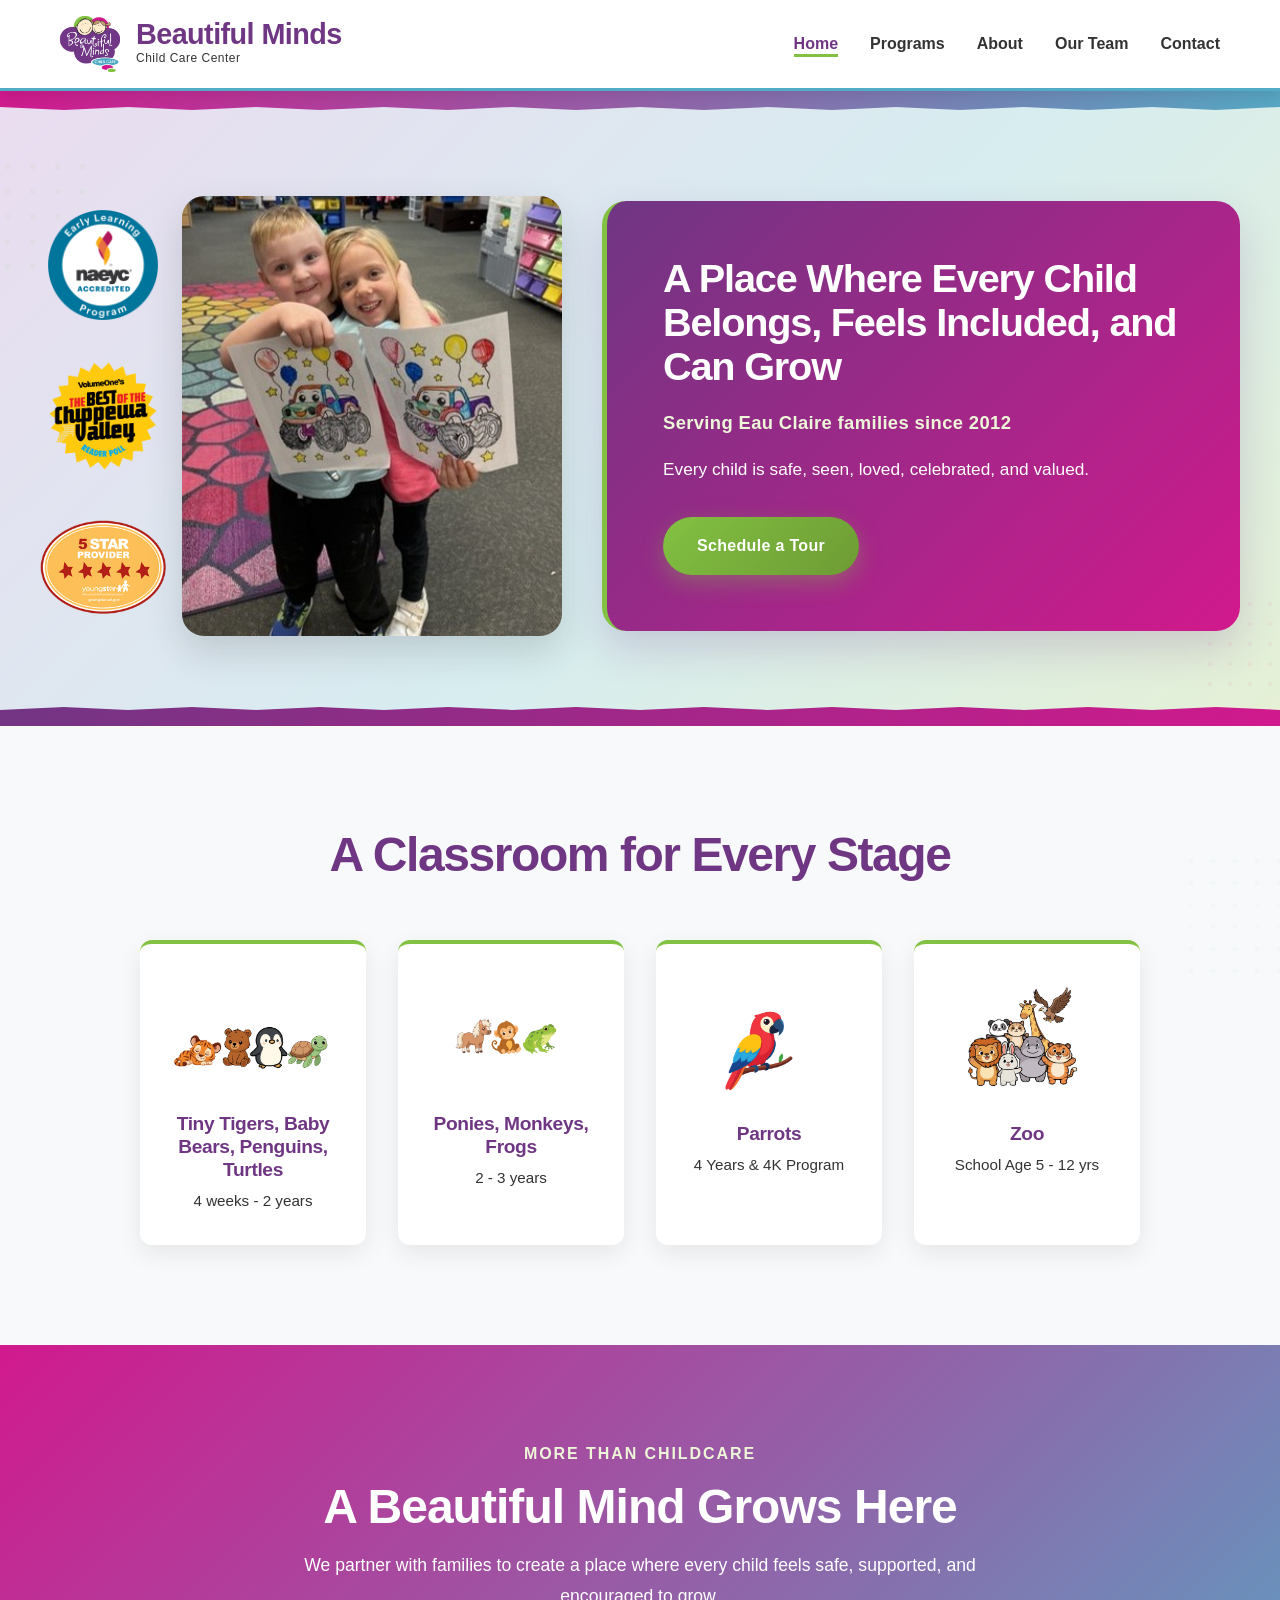
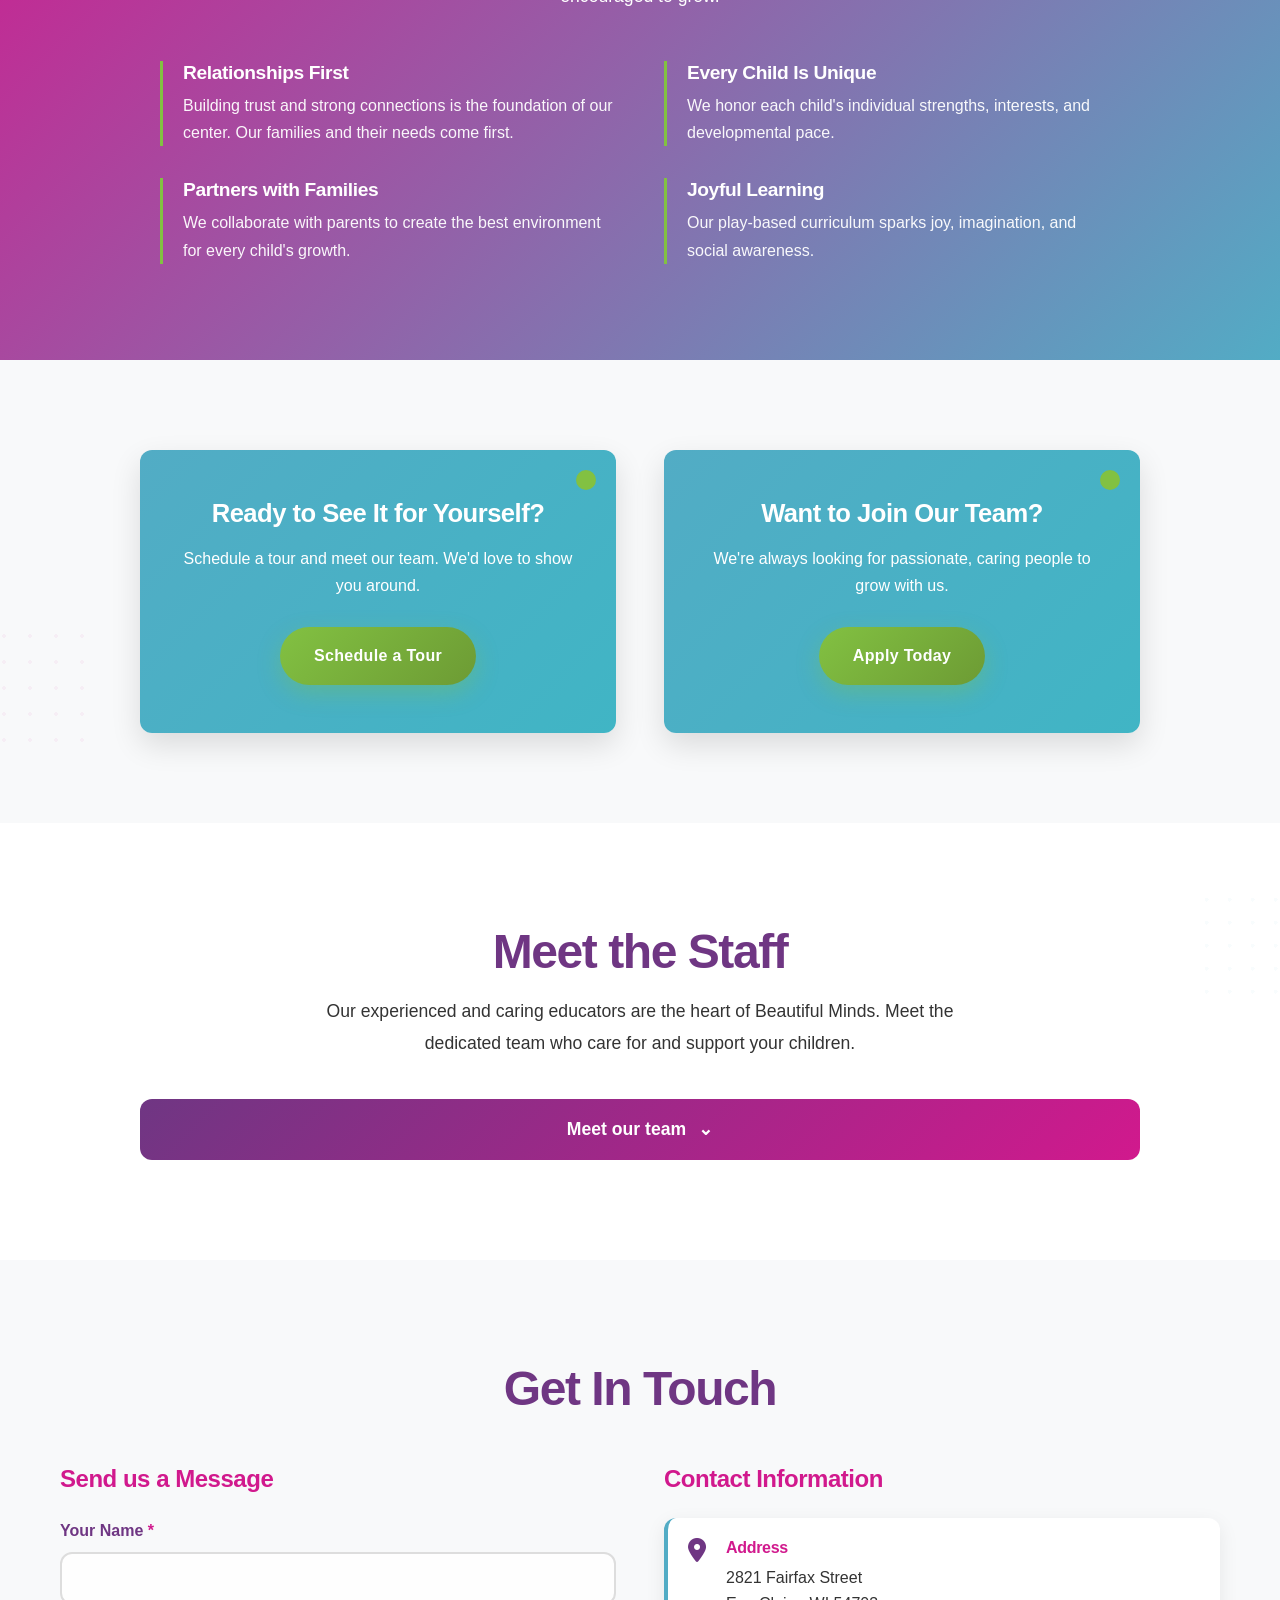
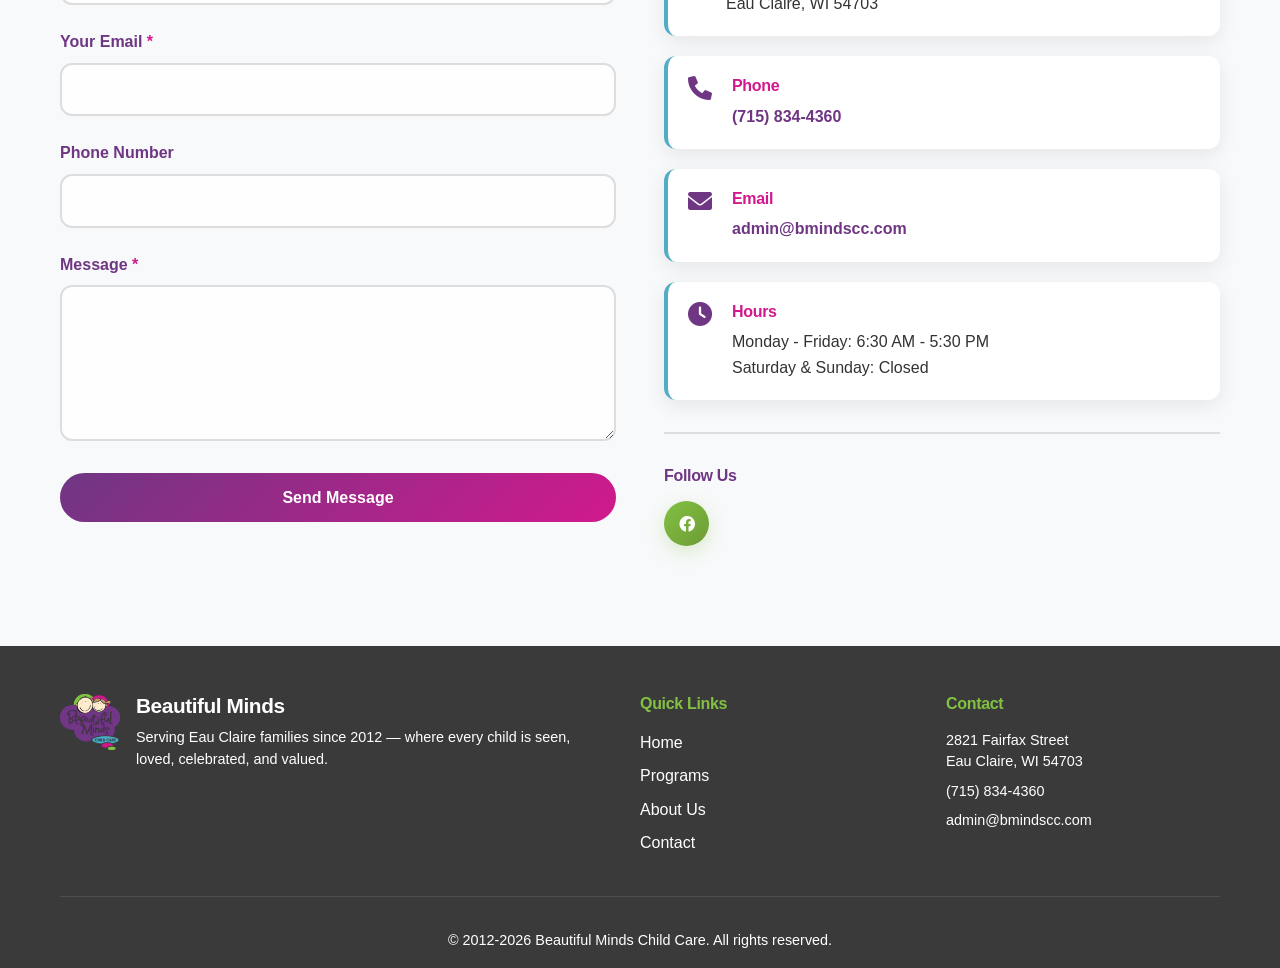
==== commit 563efebb: "Refresh hero layout and styling" ====
--- a/index.html
+++ b/index.html
@@ -72,10 +72,18 @@
             color: rgba(255, 255, 255, 0.95);
         }
 
-        /* Make the classroom photo the hero focal point and group the three badges beside it. */
+        /* Keep the recognitions beside the classroom photo without card backgrounds. */
+        .hero {
+            background: linear-gradient(135deg, #eadcf0 0%, #d7edf0 55%, #e5f0d5 100%);
+        }
+
+        .hero-content {
+            grid-template-columns: minmax(0, 0.9fr) minmax(0, 1.1fr);
+        }
+
         .hero-left {
             display: grid;
-            grid-template-columns: minmax(0, 1fr) 126px;
+            grid-template-columns: 126px minmax(0, 1fr);
             align-items: stretch;
             gap: 1rem;
             width: 100%;
@@ -92,7 +100,7 @@
             max-width: none;
             height: clamp(300px, 36vw, 440px);
             object-fit: cover;
-            border: 4px solid rgba(255, 255, 255, 0.95);
+            border: 0;
             border-radius: 22px;
             box-shadow: 0 16px 36px rgba(58, 58, 58, 0.18);
         }
@@ -111,12 +119,12 @@
             justify-content: center;
             min-height: 0;
             flex: 1;
-            padding: 0.6rem;
-            background: rgba(255, 255, 255, 0.96);
-            border: 1px solid rgba(111, 54, 131, 0.08);
-            border-radius: 14px;
-            box-shadow: 0 7px 18px rgba(58, 58, 58, 0.12);
-            transition: transform 0.25s ease, box-shadow 0.25s ease;
+            padding: 0;
+            background: transparent;
+            border: 0;
+            border-radius: 0;
+            box-shadow: none;
+            transition: none;
         }
 
         .hero-badge img {
@@ -127,8 +135,12 @@
         }
 
         .hero-badge:hover {
-            transform: translateY(-3px);
-            box-shadow: 0 10px 22px rgba(58, 58, 58, 0.16);
+            transform: none;
+            box-shadow: none;
+        }
+
+        .hero-box h2 {
+            font-size: clamp(1.9rem, 3.1vw, 2.8rem);
         }
 
         @media (max-width: 768px) {
@@ -141,14 +153,22 @@
                 gap: 1.5rem;
             }
 
+            .hero-content {
+                grid-template-columns: 1fr;
+            }
+
             .hero-left {
                 max-width: 600px;
-                grid-template-columns: minmax(0, 1fr) 105px;
+                grid-template-columns: 105px minmax(0, 1fr);
                 gap: 0.8rem;
             }
 
             .hero-visual .hero-image {
                 height: clamp(280px, 55vw, 400px);
+            }
+
+            .hero-box h2 {
+                font-size: clamp(2rem, 4vw, 2.8rem);
             }
         }
 
@@ -158,21 +178,19 @@
                 gap: 0.8rem;
             }
 
-            .hero-visual .hero-image {
-                height: clamp(240px, 72vw, 340px);
-            }
-
             .hero-badges {
                 flex-direction: row;
                 justify-content: center;
                 gap: 0.55rem;
             }
 
+            .hero-visual .hero-image {
+                height: clamp(240px, 72vw, 340px);
+            }
+
             .hero-badge {
                 width: min(31%, 110px);
                 min-height: 62px;
-                padding: 0.35rem;
-                border-radius: 10px;
             }
 
             .hero-badge img {
@@ -216,18 +234,18 @@
         <div class="hero-top-wave"></div>
         <div class="hero-content">
             <div class="hero-left">
-                <div class="hero-visual">
-                    <img src="assetshero-image.jpg.jpg" alt="Children at Beautiful Minds" class="hero-image">
-                </div>
                 <div class="hero-badges" aria-label="Program and community recognitions">
                     <div class="hero-badge"><img src="NAEYClogo.png" alt="NAEYC accredited"></div>
                     <div class="hero-badge"><img src="best_of_logo.png" alt="Best of recognition"></div>
                     <div class="hero-badge"><img src="5_star.png" alt="YoungStar 5-Star Program"></div>
                 </div>
+                <div class="hero-visual">
+                    <img src="assetshero-image.jpg.jpg" alt="Children at Beautiful Minds" class="hero-image">
+                </div>
             </div>
             <div class="hero-right">
                 <div class="hero-box">
-                    <h2>A Place for All Children to Feel Included</h2>
+                    <h2>A Place Where Every Child Belongs, Feels Included, and Can Grow</h2>
                     <p class="highlight-text">Serving Eau Claire families since 2012</p>
                     <p class="hero-description">Every child is safe, seen, loved, celebrated, and valued.</p>
                     <a href="#contact" class="cta-button">Schedule a Tour</a>
--- a/styles.css
+++ b/styles.css
@@ -1,4 +1,551 @@
-/* Staff dropdown: reveal on hover/focus and support click/tap through <details>. */
+/* Beautiful Minds Child Care site styles */
+:root {
+    --primary-purple: #6f3683;
+    --magenta: #d1198d;
+    --teal: #52acc5;
+    --accent-green: #82c142;
+    --accent-green-dark: #6d9b34;
+    --soft-green: #edf7d8;
+    --soft-purple: #f5edf7;
+    --dark-bg: #3a3a3a;
+    --dark-color: #2c3e50;
+    --light-color: #f8f9fa;
+    --white: #fff;
+    --text-color: #333;
+    --border-radius: 12px;
+    --box-shadow: 0 4px 15px rgba(0, 0, 0, 0.1);
+    --transition: all 0.3s ease;
+}
+
+* {
+    margin: 0;
+    padding: 0;
+    box-sizing: border-box;
+}
+
+html {
+    scroll-behavior: smooth;
+    scroll-padding-top: 90px;
+}
+
+body {
+    font-family: 'Segoe UI', Tahoma, Geneva, Verdana, sans-serif;
+    line-height: 1.6;
+    color: var(--text-color);
+    background: linear-gradient(180deg, #fff 0%, #fffefb 100%);
+}
+
+img {
+    display: block;
+    max-width: 100%;
+}
+
+.container {
+    width: 100%;
+    max-width: 1200px;
+    margin: 0 auto;
+    padding: 0 20px;
+}
+
+h1, h2, h3, h4 {
+    line-height: 1.2;
+    letter-spacing: -0.02em;
+}
+
+/* Header and navigation */
+.navbar {
+    position: sticky;
+    z-index: 100;
+    top: 0;
+    padding: 1rem 0;
+    background: rgba(255, 255, 255, 0.96);
+    border-bottom: 3px solid var(--teal);
+    box-shadow: var(--box-shadow);
+    backdrop-filter: blur(8px);
+}
+
+.nav-wrapper {
+    display: flex;
+    align-items: center;
+    justify-content: space-between;
+    gap: 1.5rem;
+}
+
+.logo-section {
+    display: flex;
+    align-items: center;
+    gap: 1rem;
+}
+
+.logo-img {
+    width: 60px;
+    height: auto;
+}
+
+.logo-text h1 {
+    margin: 0;
+    color: var(--primary-purple);
+    font-size: 1.8rem;
+    line-height: 1;
+}
+
+.tagline {
+    margin: 0;
+    color: var(--text-color);
+    font-size: 0.75rem;
+    letter-spacing: 0.5px;
+}
+
+.nav-menu ul {
+    display: flex;
+    align-items: center;
+    gap: 2rem;
+    list-style: none;
+}
+
+.nav-menu a {
+    position: relative;
+    color: var(--text-color);
+    font-weight: 600;
+    text-decoration: none;
+    transition: var(--transition);
+}
+
+.nav-menu a:hover,
+.nav-menu a:focus-visible,
+.nav-menu a.active {
+    color: var(--primary-purple);
+}
+
+.nav-menu a::after {
+    position: absolute;
+    right: 0;
+    bottom: -5px;
+    left: 0;
+    height: 3px;
+    background: var(--accent-green);
+    content: '';
+    transform: scaleX(0);
+    transform-origin: left;
+    transition: transform 0.3s ease;
+}
+
+.nav-menu a:hover::after,
+.nav-menu a:focus-visible::after,
+.nav-menu a.active::after {
+    transform: scaleX(1);
+}
+
+.hamburger {
+    display: none;
+    flex-direction: column;
+    gap: 5px;
+    padding: 0.5rem;
+    border: 0;
+    background: transparent;
+    cursor: pointer;
+}
+
+.hamburger span {
+    width: 25px;
+    height: 3px;
+    border-radius: 2px;
+    background: var(--primary-purple);
+}
+
+/* Hero */
+.hero {
+    position: relative;
+    overflow: hidden;
+    padding: 105px 20px 90px;
+    background: linear-gradient(180deg, #fff 0%, #fffaf7 100%);
+}
+
+.hero::before,
+.hero::after,
+.classroom-stages::before,
+.family-section::before,
+.family-section::after,
+.dual-cta::before,
+.staff::before {
+    position: absolute;
+    z-index: 0;
+    pointer-events: none;
+    content: '';
+}
+
+.hero::before {
+    top: 10%;
+    left: -30px;
+    width: 120px;
+    height: 120px;
+    opacity: 0.06;
+    background: radial-gradient(circle, var(--accent-green) 3px, transparent 3px);
+    background-size: 25px 25px;
+}
+
+.hero::after {
+    right: -20px;
+    bottom: 5%;
+    width: 100px;
+    height: 100px;
+    opacity: 0.05;
+    background: radial-gradient(circle, var(--magenta) 2.5px, transparent 2.5px);
+    background-size: 20px 20px;
+}
+
+.hero-top-wave,
+.hero-bottom-wave {
+    position: absolute;
+    right: 0;
+    left: 0;
+    height: 60px;
+    pointer-events: none;
+}
+
+.hero-top-wave {
+    top: -2px;
+    background: linear-gradient(135deg, var(--magenta) 0%, var(--teal) 100%);
+    clip-path: polygon(0 0, 100% 0, 100% 30%, 95% 35%, 90% 30%, 85% 35%, 80% 30%, 75% 35%, 70% 30%, 65% 35%, 60% 30%, 55% 35%, 50% 30%, 45% 35%, 40% 30%, 35% 35%, 30% 30%, 25% 35%, 20% 30%, 15% 35%, 10% 30%, 5% 35%, 0 30%);
+}
+
+.hero-bottom-wave {
+    bottom: -2px;
+    background: linear-gradient(135deg, var(--primary-purple) 0%, var(--magenta) 100%);
+    clip-path: polygon(0 70%, 5% 65%, 10% 70%, 15% 65%, 20% 70%, 25% 65%, 30% 70%, 35% 65%, 40% 70%, 45% 65%, 50% 70%, 55% 65%, 60% 70%, 65% 65%, 70% 70%, 75% 65%, 80% 70%, 85% 65%, 90% 70%, 95% 65%, 100% 70%, 100% 100%, 0 100%);
+}
+
+.hero-content {
+    position: relative;
+    z-index: 1;
+    display: grid;
+    grid-template-columns: minmax(0, 1fr) minmax(0, 1fr);
+    align-items: center;
+    gap: 2.5rem;
+    max-width: 1200px;
+    margin: 0 auto;
+}
+
+.hero-left {
+    display: grid;
+    grid-template-columns: minmax(0, 1fr) 126px;
+    align-items: stretch;
+    gap: 1rem;
+    width: 100%;
+    max-width: 660px;
+    margin: 0 auto;
+}
+
+.hero-visual {
+    min-width: 0;
+}
+
+.hero-visual .hero-image {
+    width: 100%;
+    height: clamp(300px, 36vw, 440px);
+    max-width: none;
+    border: 4px solid rgba(255, 255, 255, 0.95);
+    border-radius: 22px;
+    background: var(--light-color);
+    box-shadow: 0 16px 36px rgba(58, 58, 58, 0.18);
+    object-fit: cover;
+}
+
+.hero-badges {
+    display: flex;
+    flex-direction: column;
+    align-items: stretch;
+    justify-content: space-between;
+    gap: 0.85rem;
+}
+
+.hero-badge {
+    display: flex;
+    flex: 1;
+    align-items: center;
+    justify-content: center;
+    min-height: 0;
+    padding: 0.6rem;
+    border: 1px solid rgba(111, 54, 131, 0.08);
+    border-radius: 14px;
+    background: rgba(255, 255, 255, 0.96);
+    box-shadow: 0 7px 18px rgba(58, 58, 58, 0.12);
+    transition: transform 0.25s ease, box-shadow 0.25s ease;
+}
+
+.hero-badge img {
+    width: 100%;
+    height: 100%;
+    max-height: 110px;
+    object-fit: contain;
+}
+
+.hero-badge:hover {
+    transform: translateY(-3px);
+    box-shadow: 0 10px 22px rgba(58, 58, 58, 0.16);
+}
+
+.hero-right {
+    position: relative;
+    z-index: 2;
+    display: flex;
+    align-items: center;
+}
+
+.hero-box {
+    width: 100%;
+    padding: 3.5rem;
+    border-left: 5px solid var(--accent-green);
+    border-radius: 24px;
+    background: linear-gradient(135deg, var(--primary-purple) 0%, var(--magenta) 100%);
+    box-shadow: 0 18px 40px rgba(111, 54, 131, 0.2);
+    color: var(--white);
+}
+
+.hero-box h2 {
+    margin-bottom: 1.25rem;
+    font-size: clamp(2rem, 4vw, 3.2rem);
+    font-weight: 900;
+    line-height: 1.1;
+    letter-spacing: -0.03em;
+}
+
+.highlight-text {
+    margin-bottom: 1rem;
+    color: var(--soft-green);
+    font-size: 1.15rem;
+    font-weight: 700;
+    letter-spacing: 0.02em;
+}
+
+.hero-description {
+    margin-bottom: 2rem;
+    font-size: 1.08rem;
+    line-height: 1.8;
+}
+
+.cta-button {
+    display: inline-block;
+    padding: 16px 34px;
+    border: 0;
+    border-radius: 50px;
+    background: linear-gradient(135deg, var(--accent-green) 0%, var(--accent-green-dark) 100%);
+    box-shadow: 0 8px 22px rgba(130, 193, 66, 0.34);
+    color: var(--white);
+    cursor: pointer;
+    font-size: 1rem;
+    font-weight: 700;
+    letter-spacing: 0.02em;
+    text-align: center;
+    text-decoration: none;
+    transition: var(--transition);
+}
+
+.cta-button:hover,
+.cta-button:focus-visible {
+    transform: translateY(-3px);
+    box-shadow: 0 12px 24px rgba(130, 193, 66, 0.44);
+}
+
+/* Programs */
+.classroom-stages {
+    position: relative;
+    padding: 100px 20px;
+    background: var(--light-color);
+}
+
+.classroom-stages::before {
+    top: 20%;
+    right: -40px;
+    width: 140px;
+    height: 140px;
+    opacity: 0.04;
+    background: radial-gradient(circle, var(--teal) 2.5px, transparent 2.5px);
+    background-size: 22px 22px;
+}
+
+.stage-intro {
+    position: relative;
+    z-index: 1;
+    margin-bottom: 3.5rem;
+    text-align: center;
+}
+
+.stage-intro h2 {
+    color: var(--primary-purple);
+    font-size: clamp(2rem, 4vw, 3rem);
+    font-weight: 900;
+    letter-spacing: -0.03em;
+}
+
+.stages-grid {
+    position: relative;
+    z-index: 1;
+    display: grid;
+    grid-template-columns: repeat(auto-fit, minmax(200px, 1fr));
+    gap: 2rem;
+    max-width: 1000px;
+    margin: 0 auto;
+}
+
+.stage-card {
+    padding: 2rem 1.5rem;
+    border-top: 4px solid var(--accent-green);
+    border-radius: var(--border-radius);
+    background: var(--white);
+    box-shadow: 0 8px 25px rgba(0, 0, 0, 0.08);
+    text-align: center;
+    transition: var(--transition);
+}
+
+.stage-card:hover {
+    transform: translateY(-7px);
+    box-shadow: 0 12px 30px rgba(0, 0, 0, 0.12);
+}
+
+.stage-icon {
+    display: flex;
+    min-height: 120px;
+    align-items: center;
+    justify-content: center;
+    margin-bottom: 1rem;
+}
+
+.stage-icon img {
+    width: 100%;
+    max-width: 175px;
+    max-height: 130px;
+    object-fit: contain;
+}
+
+.stage-card h3 {
+    margin-bottom: 0.5rem;
+    color: var(--primary-purple);
+    font-size: 1.2rem;
+    font-weight: 700;
+}
+
+.stage-card p {
+    color: var(--text-color);
+    font-size: 0.95rem;
+}
+
+/* More than childcare (section layout and colors are defined inline in index.html) */
+.family-content {
+    display: block;
+}
+
+.family-values .value-item {
+    margin: 0;
+}
+
+/* Call-to-action panels */
+.dual-cta {
+    position: relative;
+    padding: 90px 20px;
+    background: var(--light-color);
+}
+
+.dual-cta::before {
+    bottom: 15%;
+    left: -35px;
+    width: 130px;
+    height: 130px;
+    opacity: 0.05;
+    background: radial-gradient(circle, var(--magenta) 2px, transparent 2px);
+    background-size: 26px 26px;
+}
+
+.cta-grid {
+    position: relative;
+    z-index: 1;
+    display: grid;
+    grid-template-columns: repeat(2, minmax(0, 1fr));
+    gap: 3rem;
+    max-width: 1000px;
+    margin: 0 auto;
+}
+
+.cta-card {
+    position: relative;
+    padding: 3rem 2rem;
+    border-radius: var(--border-radius);
+    background: linear-gradient(135deg, var(--teal) 0%, #40b5c5 100%);
+    box-shadow: 0 12px 30px rgba(0, 0, 0, 0.12);
+    color: var(--white);
+    text-align: center;
+    transition: var(--transition);
+}
+
+.cta-card:hover {
+    transform: translateY(-7px);
+    box-shadow: 0 14px 35px rgba(0, 0, 0, 0.15);
+}
+
+.cta-card::before {
+    position: absolute;
+    top: 20px;
+    right: 20px;
+    width: 20px;
+    height: 20px;
+    border-radius: 50%;
+    background: var(--accent-green);
+    content: '';
+}
+
+.cta-card h3 {
+    margin-bottom: 1rem;
+    color: var(--white);
+    font-size: 1.6rem;
+    font-weight: 800;
+}
+
+.cta-card p {
+    margin-bottom: 1.75rem;
+    line-height: 1.7;
+}
+
+/* Staff and accessible details dropdown */
+.staff {
+    position: relative;
+    padding: 100px 20px;
+    background: var(--white);
+}
+
+.staff::before {
+    top: 15%;
+    right: -25px;
+    width: 110px;
+    height: 110px;
+    opacity: 0.04;
+    background: radial-gradient(circle, var(--teal) 2px, transparent 2px);
+    background-size: 23px 23px;
+}
+
+.staff .container {
+    position: relative;
+    z-index: 1;
+}
+
+.staff h2,
+.contact h2 {
+    margin-bottom: 1rem;
+    color: var(--primary-purple);
+    font-size: clamp(2rem, 4vw, 3rem);
+    font-weight: 900;
+    letter-spacing: -0.03em;
+    text-align: center;
+}
+
+.section-intro {
+    max-width: 700px;
+    margin: 0 auto 2.5rem;
+    color: var(--text-color);
+    font-size: 1.1rem;
+    line-height: 1.8;
+    text-align: center;
+}
+
 .staff-dropdown {
     max-width: 1000px;
     margin: 0 auto;
@@ -57,14 +604,406 @@
     display: block;
 }
 
-.staff-dropdown .staff-grid {
+.staff-grid {
     display: grid;
-    grid-template-columns: repeat(auto-fit, minmax(220px, 1fr));
+    grid-template-columns: repeat(auto-fit, minmax(240px, 1fr));
     gap: 1.5rem;
 }
 
+.staff-card {
+    padding: 2rem 1.5rem;
+    border: 1px solid rgba(111, 54, 131, 0.08);
+    border-radius: var(--border-radius);
+    background: var(--light-color);
+    box-shadow: 0 8px 25px rgba(0, 0, 0, 0.08);
+    text-align: center;
+    transition: var(--transition);
+}
+
+.staff-card:hover {
+    transform: translateY(-5px);
+    box-shadow: 0 12px 30px rgba(0, 0, 0, 0.12);
+}
+
+.staff-card h3 {
+    margin-bottom: 0.5rem;
+    color: var(--primary-purple);
+    font-size: 1.3rem;
+}
+
+.staff-card .position {
+    margin-bottom: 1rem;
+    color: var(--teal);
+    font-weight: 700;
+}
+
+.staff-card .bio {
+    color: var(--text-color);
+    font-size: 0.95rem;
+    line-height: 1.7;
+}
+
+/* Contact */
+.contact {
+    padding: 100px 20px;
+    background: var(--light-color);
+}
+
+.contact h2 {
+    margin-bottom: 3rem;
+}
+
+.contact-wrapper {
+    display: grid;
+    grid-template-columns: minmax(0, 1fr) minmax(0, 1fr);
+    gap: 3rem;
+}
+
+.contact-form h3,
+.contact-info h3 {
+    margin-bottom: 1.5rem;
+    color: var(--magenta);
+    font-size: 1.5rem;
+    font-weight: 800;
+}
+
+.form-group {
+    margin-bottom: 1.5rem;
+}
+
+.form-group label {
+    display: block;
+    margin-bottom: 0.5rem;
+    color: var(--primary-purple);
+    font-weight: 700;
+}
+
+.required {
+    color: var(--magenta);
+}
+
+.form-group input,
+.form-group textarea {
+    width: 100%;
+    padding: 12px;
+    border: 2px solid #ddd;
+    border-radius: var(--border-radius);
+    background: rgba(255, 255, 255, 0.9);
+    font: inherit;
+    transition: var(--transition);
+}
+
+.form-group input:focus,
+.form-group textarea:focus {
+    border-color: var(--primary-purple);
+    outline: none;
+    box-shadow: 0 0 0 3px rgba(111, 54, 131, 0.1);
+}
+
+.btn-submit {
+    width: 100%;
+    padding: 12px;
+    border: 0;
+    border-radius: 50px;
+    background: linear-gradient(135deg, var(--primary-purple) 0%, var(--magenta) 100%);
+    color: var(--white);
+    cursor: pointer;
+    font: inherit;
+    font-weight: 700;
+    transition: var(--transition);
+}
+
+.btn-submit:hover {
+    transform: translateY(-2px);
+    box-shadow: var(--box-shadow);
+}
+
+.info-item {
+    display: flex;
+    gap: 1.25rem;
+    margin-bottom: 1.25rem;
+    padding: 1.25rem;
+    border-left: 4px solid var(--teal);
+    border-radius: var(--border-radius);
+    background: var(--white);
+    box-shadow: 0 6px 20px rgba(0, 0, 0, 0.08);
+}
+
+.info-item i {
+    flex-shrink: 0;
+    color: var(--primary-purple);
+    font-size: 1.5rem;
+}
+
+.info-item h4 {
+    margin-bottom: 0.5rem;
+    color: var(--magenta);
+}
+
+.info-item a,
+.footer a {
+    color: inherit;
+    text-decoration: none;
+}
+
+.info-item a {
+    color: var(--primary-purple);
+    font-weight: 600;
+}
+
+.info-item a:hover {
+    color: var(--teal);
+}
+
+.social-links {
+    margin-top: 2rem;
+    padding-top: 2rem;
+    border-top: 2px solid #ddd;
+}
+
+.social-links h4 {
+    margin-bottom: 1rem;
+    color: var(--primary-purple);
+}
+
+.social-icon {
+    display: inline-flex;
+    width: 45px;
+    height: 45px;
+    align-items: center;
+    justify-content: center;
+    margin-right: 1rem;
+    border-radius: 50%;
+    background: linear-gradient(135deg, var(--accent-green) 0%, var(--accent-green-dark) 100%);
+    box-shadow: 0 6px 18px rgba(130, 193, 66, 0.25);
+    color: var(--white);
+    text-decoration: none;
+    transition: var(--transition);
+}
+
+.social-icon:hover {
+    transform: translateY(-4px);
+}
+
+/* Footer */
+.footer {
+    padding: 3rem 20px 1rem;
+    background: var(--dark-bg);
+    color: var(--white);
+}
+
+.footer-content {
+    display: grid;
+    grid-template-columns: 2fr 1fr 1fr;
+    gap: 2rem;
+    margin-bottom: 2rem;
+}
+
+.footer-logo {
+    display: flex;
+    align-items: flex-start;
+    gap: 1rem;
+}
+
+.footer-logo h4 {
+    margin-bottom: 0.5rem;
+    font-size: 1.3rem;
+}
+
+.footer-logo p,
+.footer-section p {
+    font-size: 0.9rem;
+    line-height: 1.5;
+}
+
+.footer-section h4 {
+    margin-bottom: 1rem;
+    color: var(--accent-green);
+}
+
+.footer-section ul {
+    list-style: none;
+}
+
+.footer-section li {
+    margin-bottom: 0.5rem;
+}
+
+.footer-section a:hover {
+    color: var(--accent-green);
+}
+
+.footer-section p {
+    margin-bottom: 0.5rem;
+}
+
+.footer-bottom {
+    padding-top: 2rem;
+    border-top: 1px solid rgba(255, 255, 255, 0.1);
+    font-size: 0.9rem;
+    text-align: center;
+}
+
+/* Responsive layout */
+@media (max-width: 900px) {
+    .hero-content {
+        gap: 1.5rem;
+    }
+
+    .hero-box {
+        padding: 2.5rem;
+    }
+
+    .contact-wrapper {
+        gap: 2rem;
+    }
+}
+
+@media (max-width: 768px) {
+    .hamburger {
+        display: flex;
+    }
+
+    .nav-menu {
+        display: none;
+    }
+
+    .nav-menu.active {
+        position: absolute;
+        top: 100%;
+        right: 0;
+        left: 0;
+        display: block;
+        padding: 1rem 20px;
+        background: var(--light-color);
+        box-shadow: var(--box-shadow);
+    }
+
+    .nav-menu ul {
+        flex-direction: column;
+        align-items: stretch;
+        gap: 0;
+        max-width: 1200px;
+        margin: 0 auto;
+    }
+
+    .nav-menu li {
+        padding: 0.75rem 0;
+    }
+
+    .hero {
+        padding: 90px 20px 75px;
+    }
+
+    .hero-content {
+        grid-template-columns: 1fr;
+        gap: 2rem;
+    }
+
+    .hero-left {
+        max-width: 600px;
+        grid-template-columns: minmax(0, 1fr) 105px;
+        gap: 0.8rem;
+    }
+
+    .hero-visual .hero-image {
+        height: clamp(280px, 55vw, 400px);
+    }
+
+    .hero-box {
+        padding: 2.5rem;
+    }
+
+    .cta-grid {
+        gap: 1.5rem;
+    }
+
+    .cta-card {
+        padding: 2.5rem 1.5rem;
+    }
+
+    .contact-wrapper {
+        grid-template-columns: 1fr;
+    }
+
+    .footer-content {
+        grid-template-columns: 1fr 1fr;
+    }
+}
+
+@media (max-width: 480px) {
+    .container {
+        padding-right: 16px;
+        padding-left: 16px;
+    }
+
+    .logo-section {
+        gap: 0.65rem;
+    }
+
+    .logo-img {
+        width: 48px;
+    }
+
+    .logo-text h1 {
+        font-size: 1.45rem;
+    }
+
+    .hero {
+        padding: 82px 16px 70px;
+    }
+
+    .hero-left {
+        grid-template-columns: 1fr;
+        gap: 0.8rem;
+    }
+
+    .hero-visual .hero-image {
+        height: clamp(240px, 72vw, 340px);
+    }
+
+    .hero-badges {
+        flex-direction: row;
+        justify-content: center;
+        gap: 0.55rem;
+    }
+
+    .hero-badge {
+        width: min(31%, 110px);
+        min-height: 62px;
+        padding: 0.35rem;
+        border-radius: 10px;
+    }
+
+    .hero-badge img {
+        max-height: 54px;
+    }
+
+    .hero-box {
+        padding: 2rem 1.5rem;
+    }
+
+    .classroom-stages,
+    .staff,
+    .contact {
+        padding: 70px 16px;
+    }
+
+    .dual-cta {
+        padding: 65px 16px;
+    }
+
+    .cta-grid {
+        grid-template-columns: 1fr;
+    }
+
+    .footer-content {
+        grid-template-columns: 1fr;
+    }
+}
+
 @media (hover: none) {
-    /* On touch screens, tap the summary to open or close the native details menu. */
+    /* On touch screens the native details summary opens/closes the staff list. */
     .staff-dropdown:hover .staff-dropdown-panel:not(:focus-within) {
         display: none;
     }
@@ -74,87 +1013,12 @@
     }
 }
 
-/* Hero: give the classroom photo visual priority and stack the recognition badges beside it. */
-.hero-left {
-    display: grid;
-    grid-template-columns: minmax(0, 1fr) 118px;
-    grid-template-rows: repeat(3, minmax(0, 1fr));
-    align-items: center;
-    justify-items: center;
-    gap: 1rem;
-    width: 100%;
-    max-width: 660px;
-    margin: 0 auto;
-}
-
-.hero-left > .hero-image {
-    grid-column: 1;
-    grid-row: 1 / 4;
-    width: 100%;
-    max-width: none;
-    height: clamp(300px, 36vw, 440px);
-    object-fit: cover;
-    border: 4px solid rgba(255, 255, 255, 0.95);
-    border-radius: 22px;
-    box-shadow: 0 16px 36px rgba(58, 58, 58, 0.18);
-}
-
-.hero-left > img:not(.hero-image) {
-    grid-column: 2;
-    width: 100%;
-    max-width: 118px;
-    height: 82px;
-    padding: 0.55rem;
-    object-fit: contain;
-    background: rgba(255, 255, 255, 0.96);
-    border: 1px solid rgba(111, 54, 131, 0.08);
-    border-radius: 14px;
-    box-shadow: 0 7px 18px rgba(58, 58, 58, 0.12);
-    transition: transform 0.25s ease, box-shadow 0.25s ease;
-}
-
-.hero-left > img:not(.hero-image):hover {
-    transform: translateY(-3px);
-    box-shadow: 0 10px 22px rgba(58, 58, 58, 0.16);
-}
-
-@media (max-width: 768px) {
-    .hero-left {
-        max-width: 600px;
-        grid-template-columns: minmax(0, 1fr) 100px;
-        gap: 0.8rem;
-    }
-
-    .hero-left > .hero-image {
-        height: clamp(280px, 55vw, 400px);
-    }
-
-    .hero-left > img:not(.hero-image) {
-        max-width: 100px;
-        height: 72px;
-        padding: 0.4rem;
-    }
-}
-
-@media (max-width: 480px) {
-    .hero-left {
-        grid-template-columns: repeat(3, minmax(0, 1fr));
-        grid-template-rows: auto auto;
-        gap: 0.65rem;
-    }
-
-    .hero-left > .hero-image {
-        grid-column: 1 / -1;
-        grid-row: 1;
-        height: clamp(240px, 72vw, 340px);
-    }
-
-    .hero-left > img:not(.hero-image) {
-        grid-column: auto;
-        width: 100%;
-        max-width: 110px;
-        height: 64px;
-        padding: 0.35rem;
-        border-radius: 10px;
-    }
-}
+@media (prefers-reduced-motion: reduce) {
+    *,
+    *::before,
+    *::after {
+        scroll-behavior: auto !important;
+        transition-duration: 0.01ms !important;
+        animation-duration: 0.01ms !important;
+    }
+}
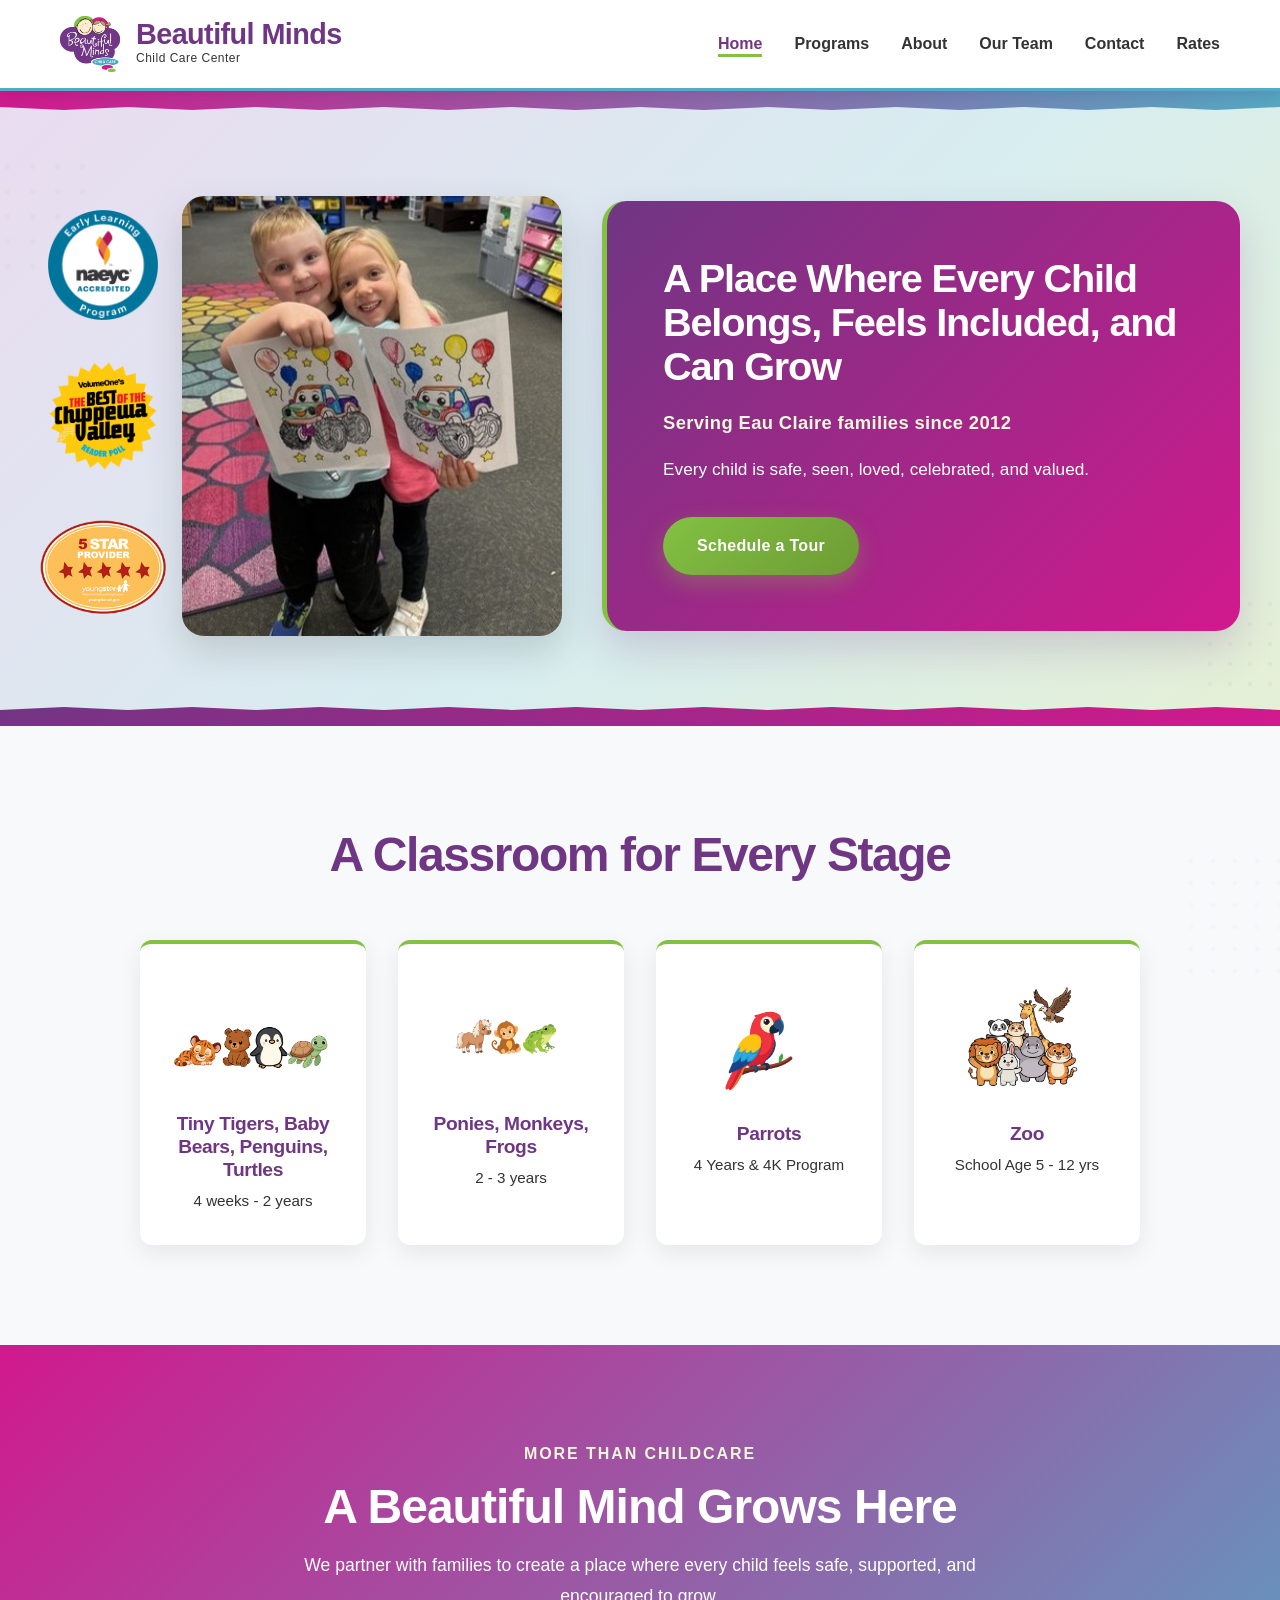
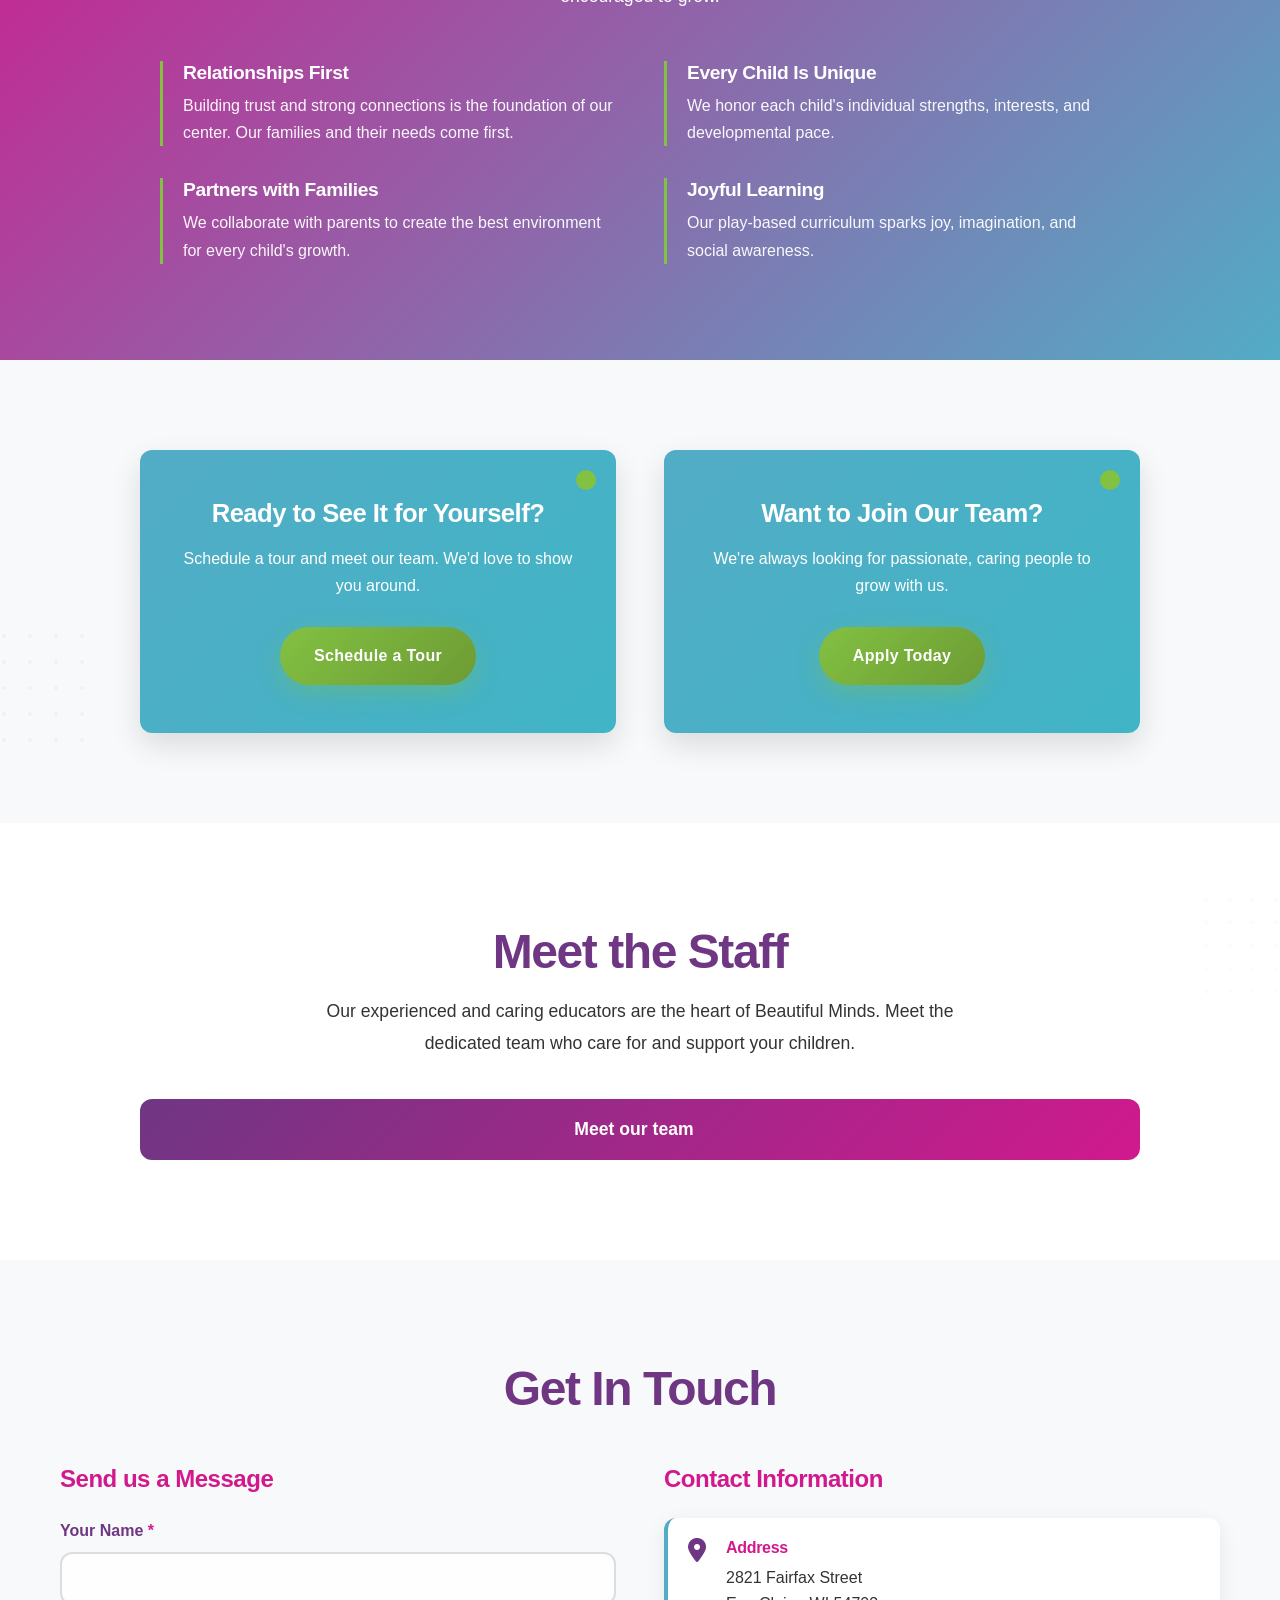
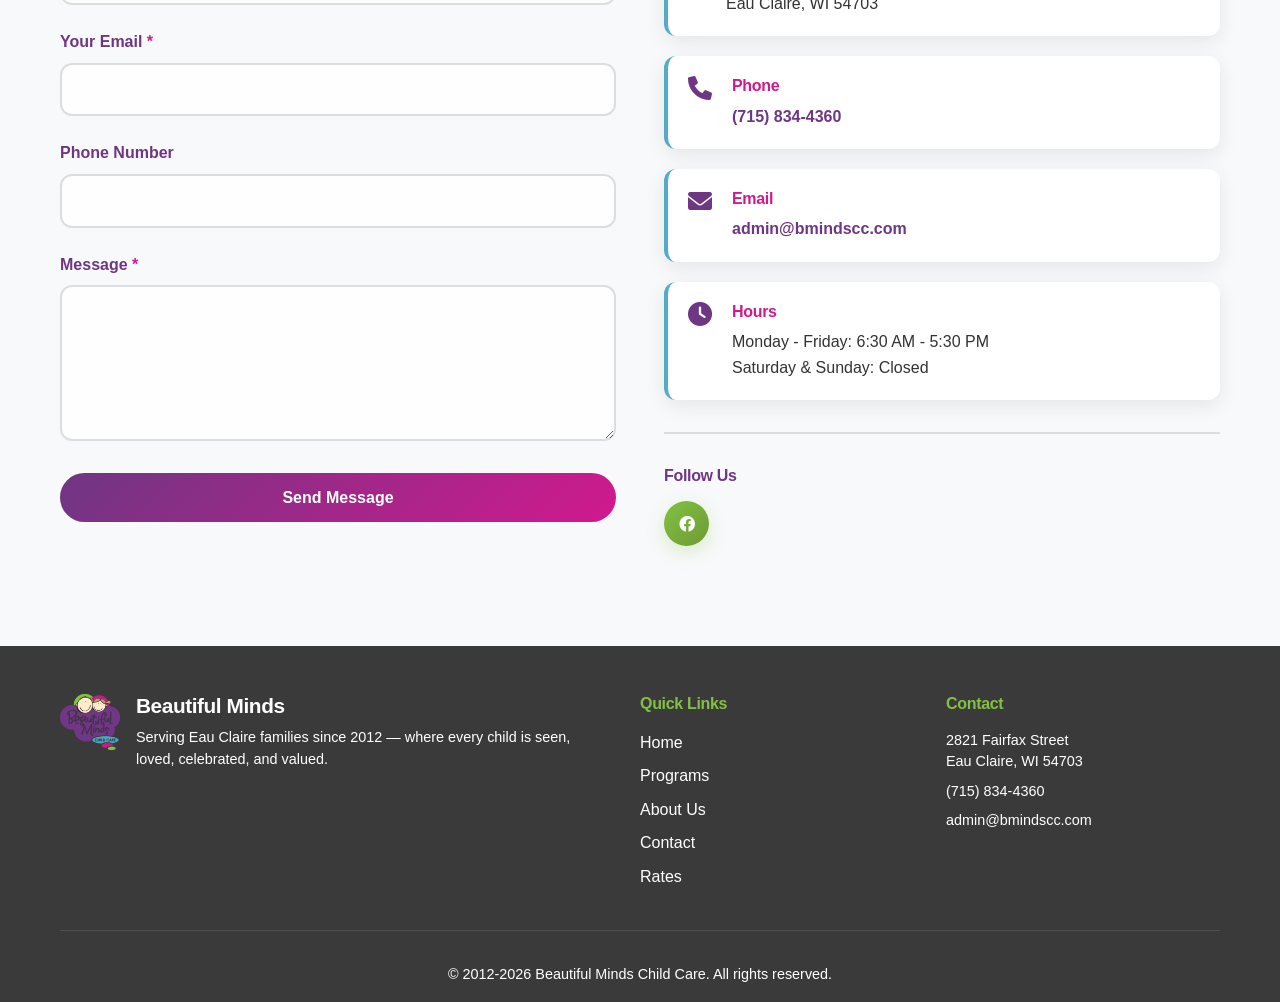
==== commit 414ac108: "Update index.html" ====
--- a/index.html
+++ b/index.html
@@ -339,14 +339,14 @@
             <details class="staff-dropdown">
                 <summary>
                     Meet our team
-                    <span class="staff-dropdown-arrow" aria-hidden="true">⌄</span>
+                    <span class="staff-dropdown-arrow" aria-hidden="true"></span>
                 </summary>
                 <div class="staff-dropdown-panel">
                     <div class="staff-grid">
                         <article class="staff-card">
-                            <h3>[Staff member name]</h3>
-                            <p class="position">[Position]</p>
-                            <p class="bio">[Add a short introduction.]</p>
+                            <h3>Tonya Bandoli</h3>
+                            <p class="position">Director & Co-owner</p>
+                            <p class="bio">Tonya has been working in Early Childhood Education for 20 years! She has been the center director since 2014 & became co-owner as of 2025!</p>
                         </article>
                         <!-- Copy the staff-card above for each team member. -->
                     </div>
